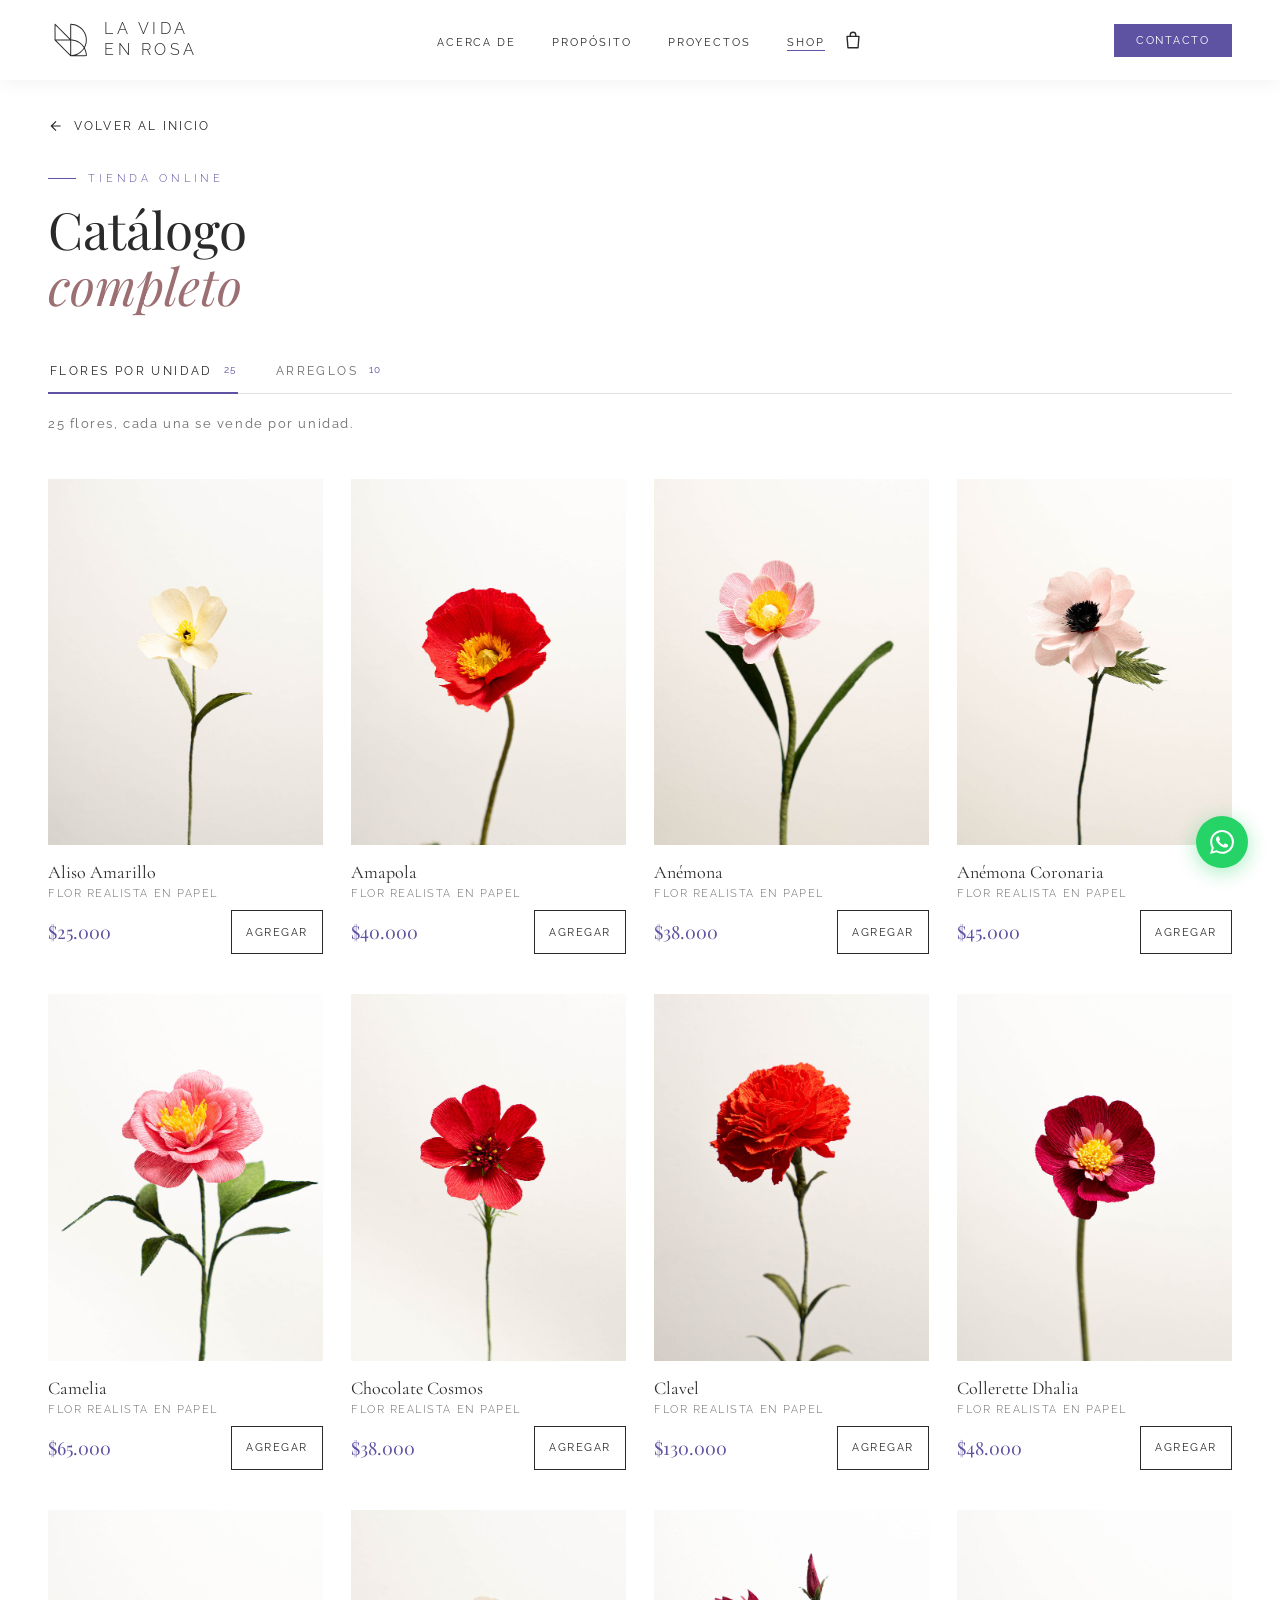
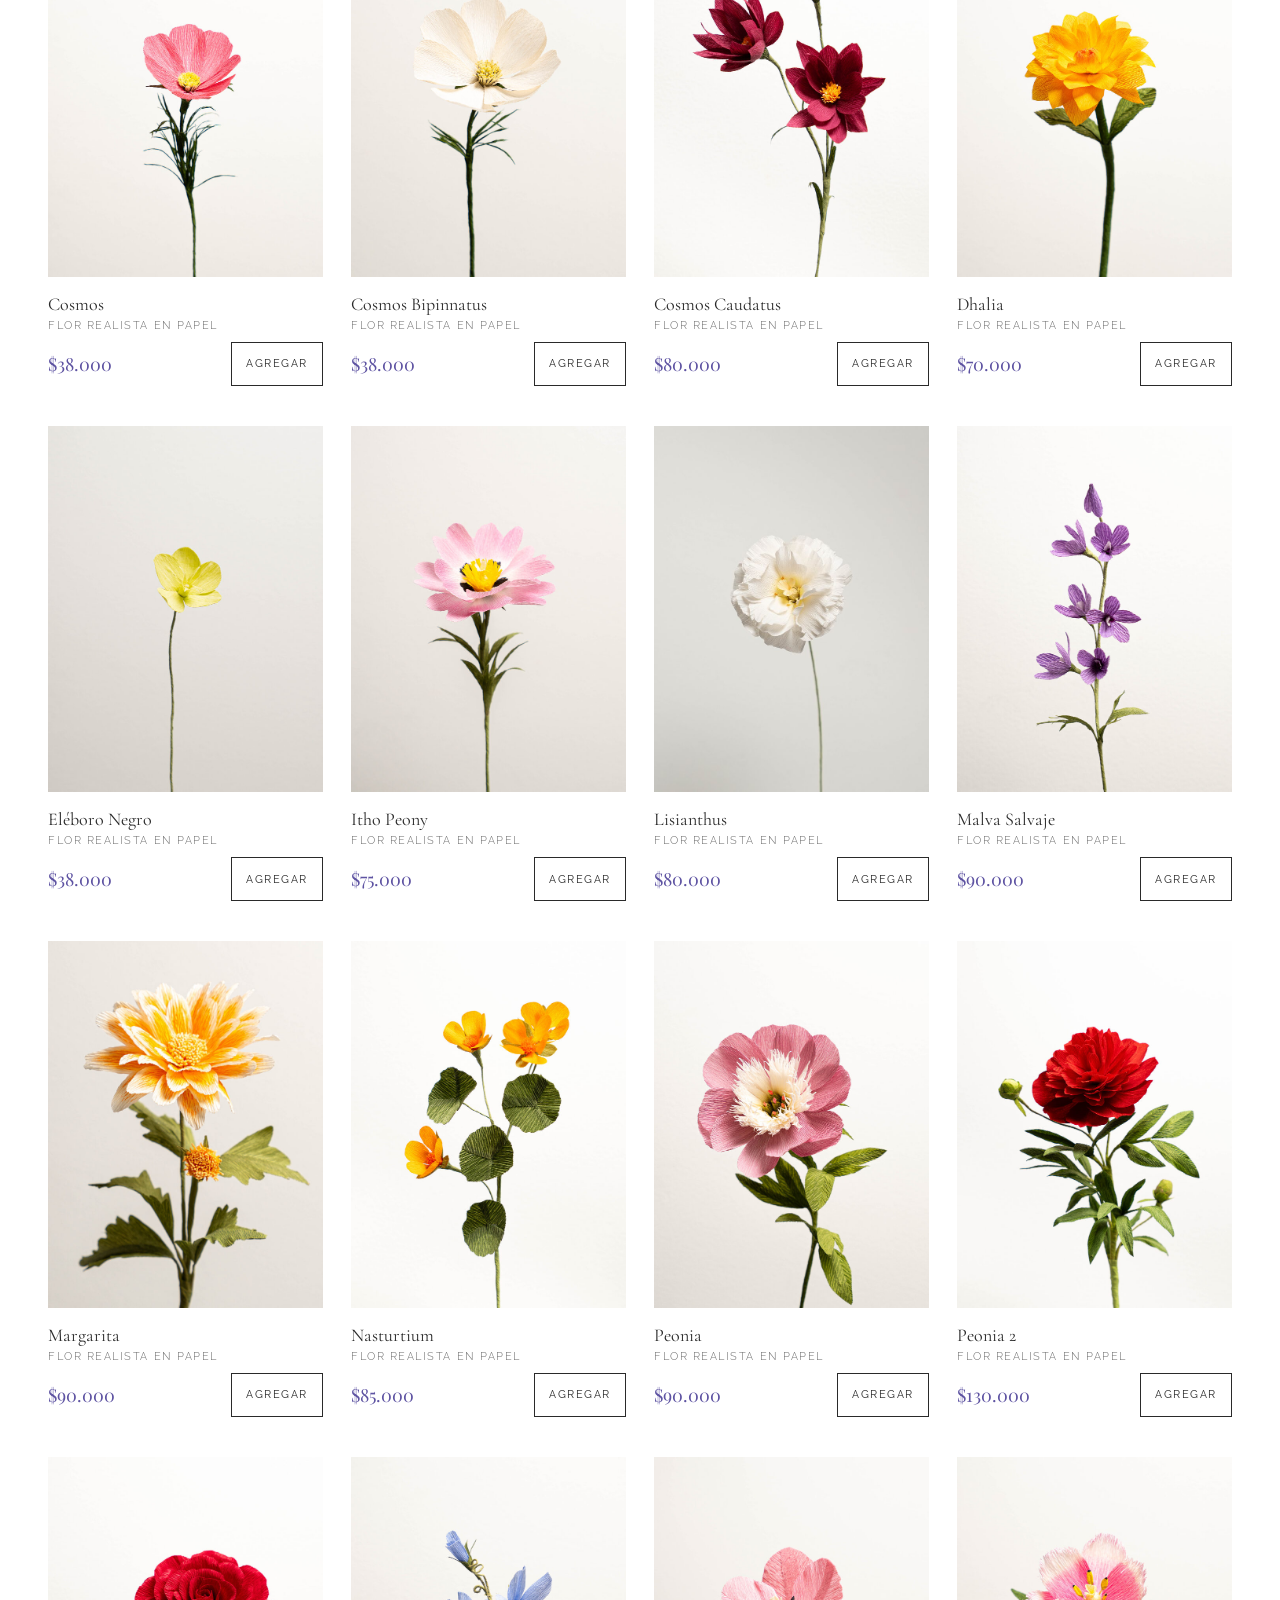
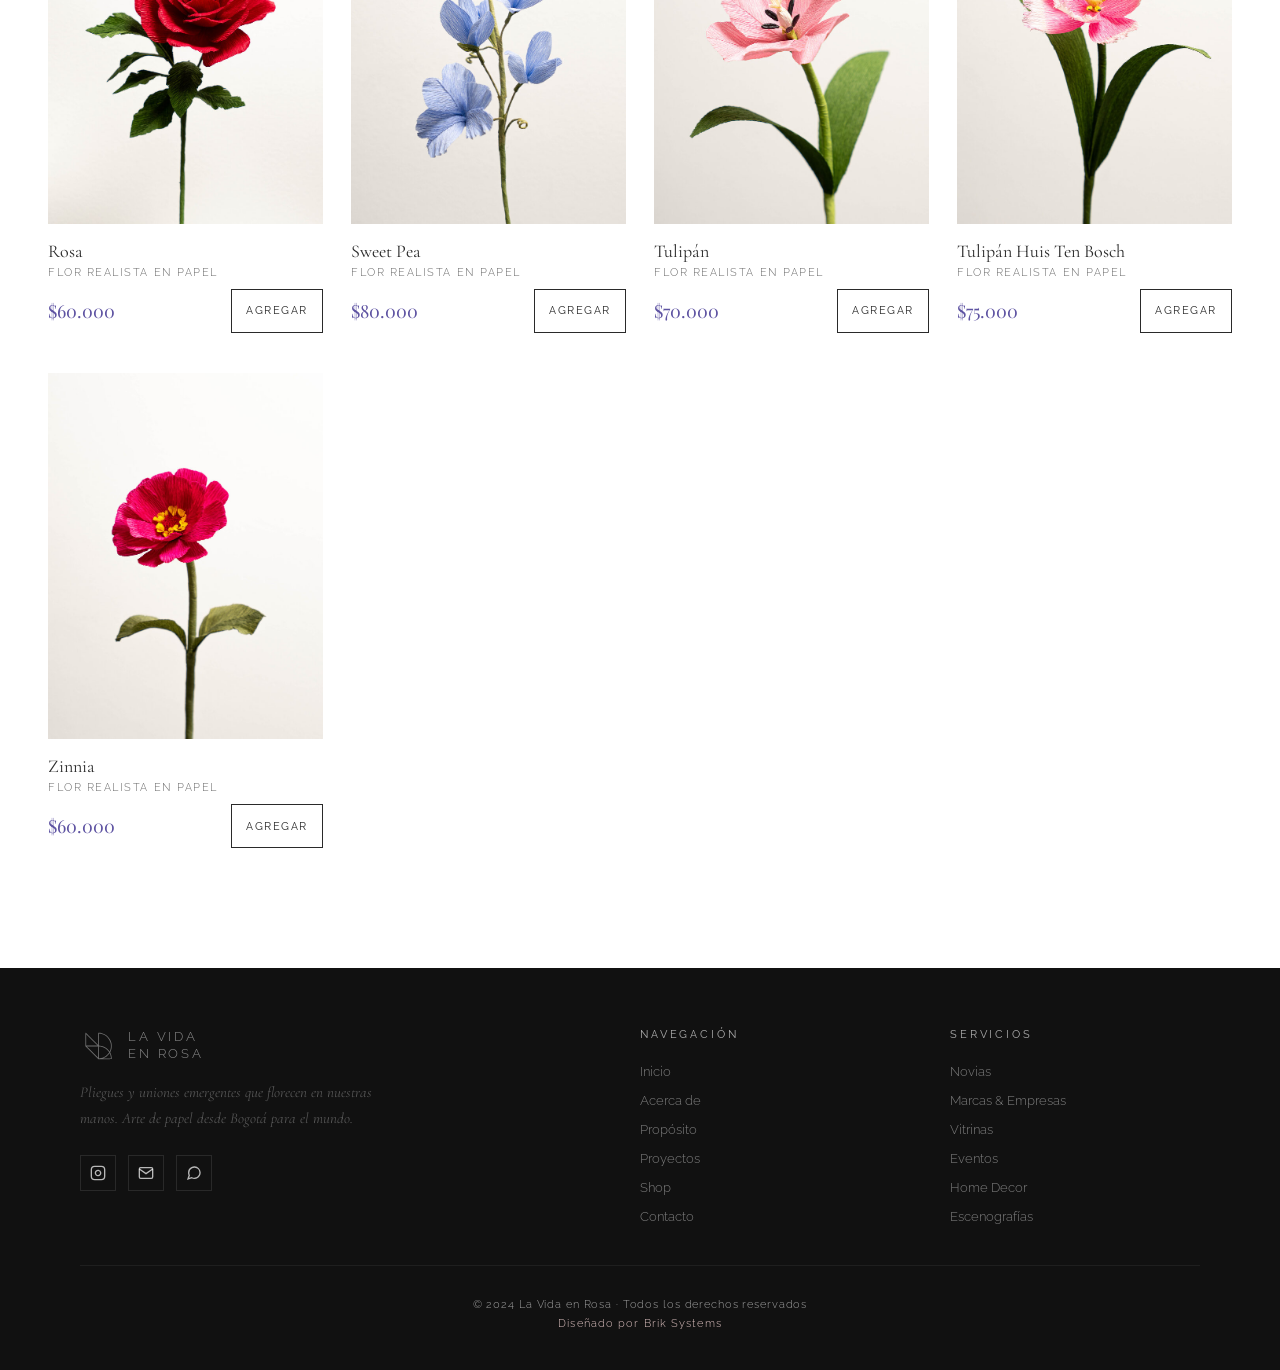
==== catalogo.html @ fe8e33a6 "Botón comunidad más visible y foto de Matías" ====
<!DOCTYPE html>
<html lang="es">
<head>
<meta charset="UTF-8">
<meta name="viewport" content="width=device-width, initial-scale=1.0">
<title>Catálogo completo | La Vida en Rosa</title>
<meta name="description" content="Catálogo completo de flores realistas en papel italiano de La Vida en Rosa.">
<meta name="theme-color" content="#ffdedb">
<link rel="preconnect" href="https://fonts.googleapis.com">
<link rel="preconnect" href="https://fonts.gstatic.com" crossorigin>
<link href="https://fonts.googleapis.com/css2?family=Cormorant+Garamond:ital,wght@0,300;0,400;0,500;1,300;1,400&family=Raleway:wght@200;300;400;500;600&family=Playfair+Display:ital,wght@0,400;0,700;1,400&display=swap" rel="stylesheet">
<link rel="stylesheet" href="styles.css?v=8">
</head>
<body class="pagina-interior pagina-catalogo">
<svg width="0" height="0" style="position:absolute" aria-hidden="true" focusable="false">
  <symbol id="lvr-rose" viewBox="0 0 789 1024"><g transform="translate(0,1024) scale(0.1,-0.1)" stroke="none"><path d="M3665 9976 c-291 -66 -528 -218 -687 -441 -19 -27 -43 -65 -52 -82 -9 -18 -22 -33 -29 -33 -6 0 -46 26 -87 57 -178 134 -368 243 -485 279 -91 27 -231 25 -320 -5 -88 -30 -179 -94 -233 -163 -90 -117 -157 -322 -171 -525 -4 -57 -10 -105 -12 -107 -3 -3 -58 13 -123 34 -150 50 -280 70 -442 70 -317 0 -565 -91 -831 -304 -35 -27 -63 -51 -63 -52 0 -2 39 -24 87 -50 392 -210 542 -314 738 -511 l105 -105 0 -711 c0 -392 5 -788 10 -882 39 -639 319 -1259 784 -1733 289 -295 611 -511 976 -655 138 -54 253 -91 336 -107 59 -12 94 -25 84 -32 -25 -18 -135 -64 -220 -92 -158 -52 -293 -70 -475 -63 -82 4 -161 8 -174 9 -24 3 -25 0 -53 -156 -16 -87 -28 -159 -26 -161 10 -9 200 -25 303 -25 275 0 532 63 790 193 73 36 223 130 291 182 7 5 16 7 19 4 3 -3 4 -484 3 -1069 l-3 -1063 -59 89 c-76 114 -140 195 -297 374 -303 347 -702 675 -1104 908 -547 316 -1173 492 -1755 492 -128 0 -419 -16 -427 -23 -2 -2 12 -53 30 -113 94 -302 236 -567 434 -806 430 -521 1077 -808 1823 -808 202 0 522 36 702 79 l77 18 34 -36 c178 -186 388 -525 498 -806 l43 -110 4 -312 3 -313 160 0 159 0 0 288 c0 274 1 290 24 362 48 153 153 379 226 485 15 22 35 54 43 72 23 43 184 256 244 320 l48 53 55 -16 c30 -8 145 -29 255 -45 590 -89 1126 -19 1575 206 243 121 391 227 577 413 272 271 476 616 578 982 14 46 23 85 22 87 -7 7 -287 23 -402 23 -436 0 -935 -101 -1315 -265 -47 -21 -105 -45 -130 -56 -85 -34 -268 -132 -406 -214 -492 -298 -988 -757 -1302 -1205 l-87 -124 -3 1068 c-1 588 0 1071 2 1073 2 3 30 -16 63 -40 181 -136 372 -227 615 -291 156 -42 268 -56 434 -56 99 0 281 15 292 25 3 2 -48 318 -52 322 -1 2 -29 -2 -62 -7 -90 -15 -299 -12 -405 6 -111 19 -290 75 -371 115 -32 16 -58 31 -58 33 0 3 33 12 73 21 166 37 393 122 589 221 530 269 979 721 1238 1249 147 298 201 471 267 855 14 82 17 213 20 931 l4 837 122 119 c133 130 255 225 417 325 118 74 364 208 380 208 24 0 6 22 -57 73 -147 116 -235 166 -398 227 -259 97 -571 97 -868 0 -67 -22 -122 -38 -123 -37 -2 1 -8 51 -14 111 -16 161 -36 252 -76 351 -73 181 -174 286 -324 335 -202 67 -385 17 -688 -190 -81 -55 -161 -112 -177 -125 l-31 -24 -59 91 c-143 217 -365 378 -626 453 -82 24 -116 28 -264 31 -119 2 -188 -1 -230 -10z m344 -326 c131 -22 292 -104 392 -202 86 -83 175 -221 153 -236 -168 -115 -456 -262 -627 -321 -66 -23 -177 -54 -247 -71 -208 -49 -536 -66 -562 -29 -17 26 -2 257 22 333 84 263 336 486 595 526 75 11 202 11 274 0z m-1698 -245 c66 -34 223 -134 288 -184 l25 -19 -53 -58 c-160 -175 -261 -418 -261 -627 l0 -71 -52 51 c-68 65 -228 199 -292 242 l-49 34 7 151 c9 183 20 259 51 349 61 176 166 217 336 132z m3357 18 c95 -70 151 -266 152 -536 l0 -117 -47 -33 c-113 -78 -243 -195 -443 -401 -447 -459 -588 -594 -743 -713 l-29 -22 -221 113 c-505 257 -738 410 -948 618 l-103 103 84 7 c371 31 623 99 948 255 212 101 377 203 662 407 352 252 427 300 525 332 53 18 130 12 163 -13z m-2884 -635 c31 -359 293 -698 789 -1023 148 -97 360 -218 551 -315 l148 -75 -37 -30 c-50 -40 -238 -198 -309 -258 l-55 -49 -83 74 c-97 85 -221 186 -443 358 -354 274 -499 411 -577 545 -101 174 -132 290 -126 470 4 117 8 138 36 210 31 78 80 165 93 165 3 0 9 -33 13 -72z m-1540 -82 c335 -73 580 -233 947 -618 461 -483 589 -603 889 -833 772 -590 1045 -894 1146 -1279 l13 -50 -77 -100 c-210 -275 -346 -571 -413 -904 -28 -139 -32 -183 -38 -389 l-6 -232 -108 68 c-593 377 -1002 817 -1265 1361 -134 279 -226 549 -367 1085 -47 179 -117 420 -148 510 -199 575 -492 992 -915 1302 -57 41 -101 77 -99 79 12 12 105 22 210 23 90 1 143 -5 231 -23z m5675 7 l24 -10 -27 -19 c-213 -153 -343 -270 -490 -444 -266 -313 -464 -724 -596 -1233 -21 -82 -44 -153 -51 -157 -6 -5 -57 -20 -113 -35 -393 -105 -781 -303 -1074 -548 -46 -38 -84 -67 -86 -66 -1 2 -30 60 -63 129 -75 153 -135 244 -246 377 l-86 102 122 103 c67 57 198 163 292 236 457 356 512 405 920 832 144 151 303 310 352 353 221 193 455 318 692 372 92 21 126 24 256 21 83 -2 161 -8 174 -13z m-5447 -1403 c56 -150 138 -428 223 -755 149 -572 315 -977 544 -1330 129 -199 273 -374 457 -559 118 -118 261 -244 349 -307 83 -59 60 -57 -110 11 -210 83 -440 218 -630 369 -38 30 -127 112 -196 181 -391 390 -629 872 -699 1414 -18 139 -20 213 -20 659 l1 502 21 -40 c11 -21 38 -86 60 -145z m4876 -385 c-2 -1 -48 -5 -104 -9 l-101 -7 23 87 c38 142 116 364 161 458 18 39 18 38 21 -244 1 -156 1 -284 0 -285z m-2 -442 c-18 -270 -80 -534 -191 -803 -40 -95 -75 -162 -152 -288 -116 -189 -210 -309 -368 -467 -211 -212 -398 -348 -655 -476 -134 -67 -320 -143 -329 -134 -3 4 2 11 11 16 33 18 206 164 312 263 108 100 259 265 367 401 104 131 274 398 264 415 -3 4 -51 34 -107 66 -57 32 -115 66 -130 76 -36 25 -42 23 -61 -18 -10 -20 -50 -86 -90 -147 -203 -310 -479 -595 -832 -856 -72 -54 -342 -231 -351 -231 -15 0 12 466 33 560 18 86 71 256 98 320 113 265 238 446 459 665 302 300 632 496 1056 628 189 59 473 111 629 116 l43 1 -6 -107z m-5477 -3299 c560 -73 1152 -333 1659 -727 129 -101 332 -275 332 -286 0 -13 -251 -43 -420 -48 -839 -28 -1514 332 -1875 1001 l-49 89 120 -7 c65 -4 170 -14 233 -22z m6351 20 c0 -11 -73 -139 -126 -219 -271 -416 -678 -696 -1174 -810 -193 -44 -254 -50 -520 -50 -195 0 -284 5 -380 19 -69 10 -128 21 -132 25 -9 8 135 137 296 264 518 411 1123 678 1702 751 171 22 334 32 334 20z"/></g></symbol>
  <symbol id="lvr-mark" viewBox="0 0 402 343"><g transform="translate(0,343) scale(0.1,-0.1)" stroke="none"><path d="M612 3178 c-9 -9 -12 -189 -12 -748 l0 -735 728 -728 727 -727 732 0 c652 0 733 2 747 16 20 19 20 75 2 215 -23 165 -62 301 -133 451 l-36 78 38 82 c101 221 139 399 139 643 -1 242 -38 410 -140 625 -185 391 -548 690 -964 795 -163 41 -372 59 -398 33 -9 -9 -12 -174 -12 -682 l0 -671 -683 683 c-455 455 -689 682 -703 682 -11 0 -25 -5 -32 -12z m1802 -118 c521 -134 917 -556 1023 -1087 21 -110 24 -374 4 -483 -25 -139 -109 -390 -130 -390 -4 0 -29 30 -56 67 -65 89 -201 225 -295 295 -215 160 -467 259 -734 289 l-106 12 0 670 0 670 91 -7 c50 -4 141 -20 203 -36z m-1084 -665 l635 -635 -638 0 -637 0 0 635 c0 349 1 635 3 635 1 0 288 -286 637 -635z m700 -1360 c0 -349 -1 -635 -3 -635 -1 0 -288 286 -637 635 l-635 635 638 0 637 0 0 -635z m249 619 c192 -28 395 -107 571 -223 103 -67 296 -257 364 -358 l48 -71 -53 -79 c-76 -109 -245 -276 -357 -351 -203 -135 -425 -214 -664 -236 l-68 -7 0 671 0 670 26 0 c15 0 74 -7 133 -16z m1086 -868 c51 -133 95 -335 95 -438 0 -17 -25 -18 -437 -18 l-438 0 130 64 c72 35 170 92 220 127 108 77 252 219 320 316 59 84 57 85 110 -51z"/></g></symbol>
</svg>
<a class="skip-link" href="#contenido">Saltar al contenido</a>
<div class="cursor-dot" id="cursorDot"></div>
<div class="cursor-ring" id="cursorRing"></div>
<div class="scroll-progress" id="scrollProgress"></div>

<nav id="mainNav" class="scrolled">
  <a href="index.html" class="nav-logo">
    <svg width="36" height="36" viewBox="0 0 402 343" fill="#2a2a2a" aria-hidden="true" focusable="false"><use href="#lvr-mark"/></svg>
    <div class="nav-wordmark">
      <span>LA VIDA</span>
      <span>EN ROSA</span>
    </div>
  </a>
  <button class="nav-toggle" id="navToggle" type="button" aria-label="Abrir menú" aria-expanded="false" aria-controls="navLinks"><span></span><span></span></button>
  <div class="nav-menu">
    <ul class="nav-links" id="navLinks">
      <li><a href="index.html#acerca">Acerca de</a></li>
      <li><a href="index.html#proposito">Propósito</a></li>
      <li><a href="index.html#proyectos">Proyectos</a></li>
      <li><a href="catalogo.html" aria-current="page">Shop</a></li>
    </ul>
    <button class="nav-cart js-cart-btn" type="button" aria-label="Abrir carrito"><svg width="22" height="22" viewBox="0 0 24 24" fill="none" stroke="currentColor" stroke-width="1.5" stroke-linecap="round" stroke-linejoin="round" aria-hidden="true"><path d="M5.5 8h13l-1 12.5h-11z"/><path d="M9 8V6.5a3 3 0 0 1 6 0V8"/></svg><span class="cart-badge js-cart-count" hidden>0</span></button>
  </div>
  <a href="index.html#contacto" class="nav-cta">Contacto</a>
</nav>

<main id="contenido">
<div class="pp-top">
  <a class="pp-link" href="index.html"><svg width="16" height="16" viewBox="0 0 24 24" fill="none" stroke="currentColor" stroke-width="1.8" aria-hidden="true"><path d="M19 12H5M12 5l-7 7 7 7"/></svg> Volver al inicio</a>
</div>
<section class="cat-header">
  <p class="section-label">Tienda Online</p>
  <h1 class="section-title">Catálogo<br><em>completo</em></h1>
  <div class="cat-tabs" role="tablist" aria-label="Tipo de producto">
    <button type="button" role="tab" class="cat-tab" id="tab-flores" data-grupo="flores" aria-selected="true" aria-controls="catalogGrid">Flores por unidad <span class="cat-tab-n" id="nFlores"></span></button>
    <button type="button" role="tab" class="cat-tab" id="tab-arreglos" data-grupo="arreglos" aria-selected="false" aria-controls="catalogGrid" tabindex="-1">Arreglos <span class="cat-tab-n" id="nArreglos"></span></button>
  </div>
  <p class="cat-count" id="catalogCount" aria-live="polite"></p>
</section>
<div class="cat-grid cat-grid-pagina" id="catalogGrid" role="tabpanel" aria-labelledby="tab-flores"></div>
</main>

<footer>
  <div class="footer-top">
    <div class="footer-brand">
      <div class="nav-logo" style="text-decoration:none; display:flex; align-items:center; gap:12px; margin-bottom:8px;">
        <svg width="32" height="32" viewBox="0 0 402 343" fill="rgba(255,255,255,0.4)" aria-hidden="true" focusable="false"><use href="#lvr-mark"/></svg>
        <div class="nav-wordmark" style="color:rgba(255,255,255,0.5);">
          <span>LA VIDA</span><span>EN ROSA</span>
        </div>
      </div>
      <p class="footer-tagline">Pliegues y uniones emergentes que florecen en nuestras manos. Arte de papel desde Bogotá para el mundo.</p>
      <div class="footer-social">
        <a href="https://instagram.com/lavidaenrosajm" class="social-link" target="_blank" rel="noopener noreferrer">
          <svg width="16" height="16" viewBox="0 0 24 24" fill="none" stroke="currentColor" stroke-width="2"><rect x="2" y="2" width="20" height="20" rx="5"/><path d="M16 11.37A4 4 0 1112.63 8 4 4 0 0116 11.37z"/><line x1="17.5" y1="6.5" x2="17.51" y2="6.5"/></svg>
        </a>
        <a href="mailto:lavidaenrosaa@gmail.com" class="social-link">
          <svg width="16" height="16" viewBox="0 0 24 24" fill="none" stroke="currentColor" stroke-width="2"><path d="M4 4h16c1.1 0 2 .9 2 2v12c0 1.1-.9 2-2 2H4c-1.1 0-2-.9-2-2V6c0-1.1.9-2 2-2z"/><polyline points="22,6 12,13 2,6"/></svg>
        </a>
        <a href="https://wa.me/573208654762" class="social-link" target="_blank" rel="noopener noreferrer">
          <svg width="16" height="16" viewBox="0 0 24 24" fill="none" stroke="currentColor" stroke-width="2"><path d="M21 11.5a8.38 8.38 0 01-.9 3.8 8.5 8.5 0 01-7.6 4.7 8.38 8.38 0 01-3.8-.9L3 21l1.9-5.7a8.38 8.38 0 01-.9-3.8 8.5 8.5 0 014.7-7.6 8.38 8.38 0 013.8-.9h.5a8.48 8.48 0 018 8v.5z"/></svg>
        </a>
      </div>
    </div>
    <div class="footer-col">
      <h4>Navegación</h4>
      <ul>
        <li><a href="index.html#inicio">Inicio</a></li>
        <li><a href="index.html#acerca">Acerca de</a></li>
        <li><a href="index.html#proposito">Propósito</a></li>
        <li><a href="index.html#proyectos">Proyectos</a></li>
        <li><a href="catalogo.html">Shop</a></li>
            <li><a href="index.html#contacto">Contacto</a></li>
      </ul>
    </div>
    <div class="footer-col">
      <h4>Servicios</h4>
      <ul>
        <li><a href="index.html#contacto">Novias</a></li>
        <li><a href="index.html#contacto">Marcas & Empresas</a></li>
        <li><a href="index.html#contacto">Vitrinas</a></li>
        <li><a href="index.html#contacto">Eventos</a></li>
        <li><a href="index.html#contacto">Home Decor</a></li>
        <li><a href="index.html#contacto">Escenografías</a></li>
      </ul>
    </div>
  </div>
  <div class="footer-bottom">
    <p class="footer-copy">© 2024 La Vida en Rosa · Todos los derechos reservados</p>
    <p class="footer-brik">Diseñado por Brik Systems</p>
  </div>
</footer>

<!-- WhatsApp Float -->
<a href="https://wa.me/573208654762?text=Hola!%20Quiero%20saber%20más%20sobre%20sus%20flores%20de%20papel" class="wa-float" aria-label="Escribir por WhatsApp" target="_blank" rel="noopener noreferrer">
  <span class="wa-tooltip">¡Chatea con nosotras!</span>
  <svg width="24" height="24" viewBox="0 0 24 24" fill="white" aria-hidden="true"><path d="M17.472 14.382c-.297-.149-1.758-.867-2.03-.967-.273-.099-.471-.148-.67.15-.197.297-.767.966-.94 1.164-.173.199-.347.223-.644.075-.297-.15-1.255-.463-2.39-1.475-.883-.788-1.48-1.761-1.653-2.059-.173-.297-.018-.458.13-.606.134-.133.298-.347.446-.52.149-.174.198-.298.298-.497.099-.198.05-.371-.025-.52-.075-.149-.669-1.612-.916-2.207-.242-.579-.487-.5-.669-.51-.173-.008-.371-.01-.57-.01-.198 0-.52.074-.792.372-.272.297-1.04 1.016-1.04 2.479 0 1.462 1.065 2.875 1.213 3.074.149.198 2.096 3.2 5.077 4.487.709.306 1.262.489 1.694.625.712.227 1.36.195 1.871.118.571-.085 1.758-.719 2.006-1.413.248-.694.248-1.289.173-1.413-.074-.124-.272-.198-.57-.347m-5.421 7.403h-.004a9.87 9.87 0 01-5.031-1.378l-.361-.214-3.741.982.998-3.648-.235-.374a9.86 9.86 0 01-1.51-5.26c.001-5.45 4.436-9.884 9.888-9.884 2.64 0 5.122 1.03 6.988 2.898a9.825 9.825 0 012.893 6.994c-.003 5.45-4.437 9.884-9.885 9.884m8.413-18.297A11.815 11.815 0 0012.05 0C5.495 0 .16 5.335.157 11.892c0 2.096.547 4.142 1.588 5.945L.057 24l6.305-1.654a11.882 11.882 0 005.683 1.448h.005c6.554 0 11.89-5.335 11.893-11.893a11.821 11.821 0 00-3.48-8.413Z"/></svg>
</a>

<script src="productos.js?v=8" defer></script>
<script src="comun.js?v=8" defer></script>
<script src="carrito.js?v=8" defer></script>
<script src="producto.js?v=8" defer></script>
<script src="catalogo.js?v=8" defer></script>
</body>
</html>
---- styles.css ----
/* ===== RESET & BASE ===== */
  *, *::before, *::after { margin: 0; padding: 0; box-sizing: border-box; }
  :root {
    --rosa:      #ffdedb;
    --rosa-deep: #ddc1c0;
    --viola:     #5e53a2;
    --viola-pale:#e8e6f5;
    --copper:    #b87a50;
    --dark:      #2a2a2a;
    --mid:       #6b6b6b;
    --rosa-ink:  #9c6f72;
    --z-nav: 100; --z-float: 650; --z-catalog: 550; --z-modal: 600; --z-splash: 900; --z-cursor: 950;
    --light:     #f9f4f3;
    --white:     #ffffff;
    --serif: 'Cormorant Garamond', Georgia, serif;
    --display: 'Playfair Display', Georgia, serif;
    --sans: 'Raleway', sans-serif;
  }
  html { scroll-behavior: smooth; scroll-padding-top: 0; }
  body { overflow-anchor: none; }
  body {
    font-family: var(--sans);
    background: var(--white);
    color: var(--dark);
    overflow-x: hidden;
  }

  /* ===== CURSOR ===== */
  .cursor-dot {
    width: 8px; height: 8px;
    background: var(--viola);
    border-radius: 50%;
    position: fixed; top: 0; left: 0;
    pointer-events: none; z-index: var(--z-cursor);
    transform: translate(-50%, -50%);
    transition: transform 0.1s;
  }
  .cursor-ring {
    width: 36px; height: 36px;
    border: 1.5px solid var(--rosa-deep);
    border-radius: 50%;
    position: fixed; top: 0; left: 0;
    pointer-events: none; z-index: var(--z-cursor);
    transform: translate(-50%, -50%);
    transition: transform 0.15s ease, width 0.2s, height 0.2s;
  }
  .cursor-ring.hovered { width: 56px; height: 56px; border-color: var(--viola); }

  /* ===== NAV ===== */
  nav {
    position: fixed; top: 0; left: 0; right: 0; z-index: var(--z-nav);
    display: flex; align-items: center; justify-content: space-between;
    padding: 20px 48px;
    transition: background 0.4s, box-shadow 0.4s;
  }
  nav.scrolled {
    background: rgba(255,255,255,0.95);
    box-shadow: 0 1px 20px rgba(0,0,0,0.06);
    backdrop-filter: blur(10px);
  }
  .nav-logo {
    display: flex; align-items: center; gap: 12px;
    text-decoration: none;
  }
  .nav-logo svg { width: 36px; height: 36px; }
  .nav-wordmark {
    font-family: var(--sans);
    font-weight: 300;
    font-size: 13px;
    letter-spacing: 0.22em;
    color: var(--dark);
    line-height: 1.3;
  }
  .nav-wordmark span { display: block; }
  .nav-links {
    display: flex; gap: 36px; list-style: none;
  }
  .nav-links a {
    font-family: var(--sans);
    font-weight: 400;
    font-size: 11px;
    letter-spacing: 0.18em;
    text-transform: uppercase;
    color: var(--dark);
    text-decoration: none;
    position: relative;
    padding-bottom: 2px;
  }
  .nav-links a::after {
    content: '';
    position: absolute; bottom: 0; left: 0;
    width: 0; height: 1px;
    background: var(--viola);
    transition: width 0.3s ease;
  }
  .nav-links a:hover::after { width: 100%; }
  .nav-cta {
    font-family: var(--sans);
    font-weight: 400;
    font-size: 11px;
    letter-spacing: 0.16em;
    text-transform: uppercase;
    color: var(--white);
    background: var(--viola);
    border: none;
    padding: 10px 22px;
    text-decoration: none;
    transition: background 0.3s, transform 0.2s;
  }
  .nav-cta:hover { background: var(--dark); transform: translateY(-1px); }

  /* ===== HERO ===== */
  #inicio {
    min-height: 100vh;
    display: grid;
    grid-template-columns: 1fr 1fr;
    position: relative;
    overflow: hidden;
  }
  .hero-left {
    background: var(--rosa);
    display: flex; flex-direction: column;
    justify-content: center; align-items: flex-start;
    padding: 120px 64px 80px 80px;
    position: relative;
    z-index: 2;
  }
  .hero-eyebrow {
    font-family: var(--sans);
    font-weight: 300;
    font-size: 11px;
    letter-spacing: 0.28em;
    text-transform: uppercase;
    color: var(--viola);
    margin-bottom: 24px;
    opacity: 0;
    animation: fadeUp 0.8s ease 0.3s forwards;
  }
  .hero-title {
    font-family: var(--display);
    font-weight: 400;
    font-size: clamp(52px, 5.5vw, 84px);
    line-height: 1.0;
    color: var(--dark);
    margin-bottom: 8px;
    opacity: 0;
    animation: fadeUp 0.9s ease 0.5s forwards;
  }
  .hero-title em {
    font-style: italic;
    color: var(--rosa-ink);
    font-size: 1.1em;
  }
  .hero-subtitle {
    font-family: var(--serif);
    font-style: italic;
    font-size: 22px;
    color: var(--mid);
    margin-bottom: 40px;
    letter-spacing: 0.04em;
    opacity: 0;
    animation: fadeUp 0.9s ease 0.7s forwards;
  }
  .hero-tagline {
    font-family: var(--sans);
    font-weight: 300;
    font-size: 14px;
    line-height: 1.8;
    color: var(--dark);
    max-width: 380px;
    margin-bottom: 48px;
    opacity: 0;
    animation: fadeUp 0.9s ease 0.9s forwards;
  }
  .hero-buttons {
    display: flex; gap: 16px;
    opacity: 0;
    animation: fadeUp 0.9s ease 1.1s forwards;
  }
  .btn-primary {
    font-family: var(--sans);
    font-weight: 400;
    font-size: 11px;
    letter-spacing: 0.18em;
    text-transform: uppercase;
    color: var(--white);
    background: var(--viola);
    border: none;
    padding: 14px 32px;
    text-decoration: none;
    transition: all 0.3s;
    display: inline-block;
  }
  .btn-primary:hover { background: var(--dark); transform: translateY(-2px); }
  .btn-outline {
    font-family: var(--sans);
    font-weight: 400;
    font-size: 11px;
    letter-spacing: 0.18em;
    text-transform: uppercase;
    color: var(--dark);
    background: transparent;
    border: 1px solid var(--dark);
    padding: 14px 32px;
    text-decoration: none;
    transition: all 0.3s;
    display: inline-block;
  }
  .btn-outline:hover { background: var(--dark); color: var(--white); }

  .hero-right {
    position: relative; overflow: hidden;
  }
  .hero-mosaic {
    display: grid;
    grid-template-columns: 1fr 1fr;
    grid-template-rows: 1fr 1fr 1fr;
    height: 100vh;
    gap: 2px;
  }
  .mosaic-cell {
    overflow: hidden; position: relative;
    opacity: 0;
    animation: fadeIn 1s ease var(--delay, 0.4s) forwards;
  }
  .mosaic-cell:nth-child(1) { grid-row: span 2; --delay: 0.4s; }
  .mosaic-cell:nth-child(2) { --delay: 0.6s; }
  .mosaic-cell:nth-child(3) { --delay: 0.8s; }
  .mosaic-cell:nth-child(4) { grid-column: span 2; --delay: 1.0s; }

  .mosaic-cell .fill {
    width: 100%; height: 100%;
    background-size: cover !important;
    background-position: center !important;
    background-repeat: no-repeat !important;
    transform: scale(1.05);
    transition: transform 0.6s ease;
  }
  .mosaic-cell:hover .fill { transform: scale(1.0); }

  /* Flower-inspired gradient placeholders */
  .fill-1 { background: linear-gradient(135deg, #f9d5d0 0%, #e8a5a0 40%, #c96b7a 100%); }
  .fill-2 { background: linear-gradient(160deg, #fce8e6 0%, #f5c8c5 50%, #dda0a0 100%); }
  .fill-3 { background: linear-gradient(120deg, #e8d5f0 0%, #c5a8d8 50%, #8b6aaf 100%); }
  .fill-4 { background: linear-gradient(90deg, #fdddd5 0%, #f0b8b0 40%, #e89090 80%, #c87085 100%); }

  .mosaic-label {
    position: absolute; bottom: 16px; left: 16px;
    font-family: var(--sans);
    font-weight: 300;
    font-size: 11px;
    letter-spacing: 0.2em;
    text-transform: uppercase;
    color: rgba(255,255,255,0.85);
    background: rgba(0,0,0,0.2);
    padding: 4px 10px;
    backdrop-filter: blur(4px);
  }

  /* Decorative geometric from logo */
  .hero-geo {
    position: absolute; bottom: -60px; left: -60px;
    width: 200px; height: 200px;
    opacity: 0.06;
  }

  /* ===== SECTION BASE ===== */
  section { padding: 100px 80px; }
  .section-label {
    font-family: var(--sans);
    font-weight: 300;
    font-size: 11px;
    letter-spacing: 0.35em;
    text-transform: uppercase;
    color: var(--viola);
    margin-bottom: 16px;
    display: flex; align-items: center; gap: 12px;
  }
  .section-label::before {
    content: '';
    width: 28px; height: 1px;
    background: var(--viola);
  }
  .section-title {
    font-family: var(--display);
    font-weight: 400;
    font-size: clamp(36px, 4vw, 58px);
    line-height: 1.1;
    color: var(--dark);
    margin-bottom: 20px;
  }
  .section-title em {
    font-style: italic;
    color: var(--rosa-ink);
  }
  .section-body {
    font-family: var(--sans);
    font-weight: 300;
    font-size: 15px;
    line-height: 1.9;
    color: var(--mid);
    max-width: 560px;
  }

  /* ===== ABOUT ===== */
  #acerca {
    background: var(--white);
    display: grid;
    grid-template-columns: 1fr 1fr;
    gap: 80px;
    align-items: center;
    padding: 100px 80px;
  }
  .about-image-stack {
    position: relative; height: 520px;
  }
  .about-img {
    position: absolute;
    border-radius: 0;
    overflow: hidden;
  }
  .about-img-main {
    width: 75%; height: 75%;
    top: 0; left: 0;
    background: linear-gradient(135deg, #f5ceca 0%, #e8a5a0 60%, #c96b7a 100%);
  }
  .about-img-accent {
    width: 55%; height: 55%;
    bottom: 0; right: 0;
    background: linear-gradient(135deg, #e8e6f5 0%, #b8b0d8 60%, #5e53a2 100%);
    border: 4px solid var(--white);
  }
  .about-geo-stamp {
    position: absolute;
    top: 50%; left: 50%;
    transform: translate(-50%, -50%);
    width: 80px; height: 80px;
    background: var(--white);
    display: flex; align-items: center; justify-content: center;
    box-shadow: 0 8px 32px rgba(0,0,0,0.1);
    z-index: 3;
  }
  .about-text .section-body { margin-bottom: 32px; }
  .about-stats {
    display: grid; grid-template-columns: 1fr 1fr;
    gap: 24px; margin-top: 40px;
  }
  .stat-item { border-left: 2px solid var(--rosa-deep); padding-left: 16px; }
  .stat-num {
    font-family: var(--display);
    font-size: 36px; font-weight: 700;
    color: var(--viola);
    line-height: 1;
  }
  .stat-label {
    font-family: var(--sans);
    font-size: 11px; font-weight: 300;
    letter-spacing: 0.12em;
    color: var(--mid);
    margin-top: 4px;
  }

  /* ===== PROPÓSITO ===== */
  #proposito {
    background: var(--dark);
    color: var(--white);
    padding: 100px 80px;
    position: relative;
    overflow: hidden;
  }
  #proposito::before {
    content: '';
    position: absolute; top: -100px; right: -100px;
    width: 500px; height: 500px;
    background: radial-gradient(circle, rgba(94,83,162,0.2) 0%, transparent 70%);
    pointer-events: none;
  }
  .proposito-grid {
    display: grid;
    grid-template-columns: 1fr 1fr;
    gap: 80px;
    align-items: center;
  }
  .proposito-left .section-label { color: var(--rosa-deep); }
  .proposito-left .section-label::before { background: var(--rosa-deep); }
  .proposito-left .section-title { color: var(--white); }
  .proposito-quote {
    font-family: var(--serif);
    font-style: italic;
    font-size: 22px;
    line-height: 1.7;
    color: var(--rosa);
    margin: 32px 0;
    padding-left: 24px;
    border-left: 2px solid var(--viola);
  }
  .proposito-body {
    font-family: var(--sans);
    font-weight: 300;
    font-size: 14px;
    line-height: 2;
    color: #a0a0a0;
  }
  .proposito-right {
    display: grid;
    grid-template-columns: 1fr 1fr;
    gap: 1px;
    background: #333;
  }
  .principio {
    background: #1a1a1a;
    padding: 32px 28px;
    transition: background 0.3s;
  }
  .principio:hover { background: #222; }
  .principio-num {
    font-family: var(--display);
    font-size: 42px;
    color: rgba(255,222,219,0.15);
    line-height: 1;
    margin-bottom: 12px;
  }
  .principio-text {
    font-family: var(--sans);
    font-weight: 300;
    font-size: 13px;
    line-height: 1.7;
    color: #b0b0b0;
    letter-spacing: 0.02em;
  }
  .principio-text strong {
    display: block;
    font-weight: 500;
    color: var(--rosa);
    font-size: 11px;
    letter-spacing: 0.2em;
    text-transform: uppercase;
    margin-bottom: 6px;
  }

  /* ===== PROYECTOS ===== */
  #proyectos {
    background: var(--light);
    padding: 100px 80px;
  }
  .proyectos-header {
    display: flex; justify-content: space-between; align-items: flex-end;
    margin-bottom: 60px;
  }
  .filter-tabs {
    display: flex; gap: 0;
  }
  .tab-btn {
    font-family: var(--sans);
    font-weight: 400;
    font-size: 11px;
    letter-spacing: 0.16em;
    text-transform: uppercase;
    color: var(--mid);
    background: none;
    border: 1px solid #ddd;
    border-right: none;
    padding: 10px 20px;
    cursor: pointer;
    transition: all 0.2s;
  }
  .tab-btn:last-child { border-right: 1px solid #ddd; }
  .tab-btn.active, .tab-btn:hover {
    background: var(--viola);
    color: var(--white);
    border-color: var(--viola);
  }
  .gallery-grid {
    display: grid;
    grid-template-columns: repeat(4, 1fr);
    grid-template-rows: repeat(4, 220px);
    gap: 4px;
  }
  .gallery-item {
    overflow: hidden; position: relative;
    cursor: pointer;
  }
  .gallery-item:nth-child(1) { grid-column: span 2; grid-row: span 2; }
  .gallery-item:nth-child(2) { grid-row: span 2; }
  .gallery-item:nth-child(3) { grid-row: span 2; }
  .gallery-item:nth-child(4) { grid-column: span 2; grid-row: span 2; }
  .gallery-item:nth-child(5) { grid-row: span 2; }
  .gallery-item:nth-child(6) { grid-row: span 2; }

  .gallery-fill {
    width: 100%; height: 100%;
    background-size: cover !important;
    background-position: center !important;
    background-repeat: no-repeat !important;
    transform: scale(1.0);
    transition: transform 0.5s ease;
  }
  .gallery-item:hover .gallery-fill { transform: scale(1.06); }

  .g1 { background: linear-gradient(135deg, #f9d0cc 0%, #e8968f 50%, #c96b7a 100%); }
  .g2 { background: linear-gradient(160deg, #e8e6f5 0%, #b8b0d8 60%, #8b80c0 100%); }
  .g3 { background: linear-gradient(120deg, #fde8e0 0%, #f5c0b8 60%, #e89090 100%); }
  .g4 { background: linear-gradient(140deg, #fff0ed 0%, #f5d0ca 50%, #e8a8a0 100%); }
  .g5 { background: linear-gradient(110deg, #f0ebf8 0%, #c8bce8 50%, #9080c0 100%); }
  .g6 { background: linear-gradient(130deg, #fde0dc 0%, #f0c0b8 50%, #d89090 100%); }

  .gallery-overlay {
    position: absolute; inset: 0;
    background: linear-gradient(to top, rgba(0,0,0,0.5) 0%, transparent 50%);
    opacity: 0;
    transition: opacity 0.4s;
    display: flex; align-items: flex-end;
    padding: 24px;
  }
  .gallery-item:hover .gallery-overlay { opacity: 1; }
  .gallery-caption {
    font-family: var(--sans);
    font-weight: 300;
    font-size: 12px;
    letter-spacing: 0.16em;
    text-transform: uppercase;
    color: var(--white);
  }

  /* ===== SERVICIOS ===== */
  .servicios-strip {
    background: var(--rosa);
    padding: 64px 80px;
    overflow: hidden;
  }
  .servicios-label {
    font-family: var(--sans);
    font-weight: 300;
    font-size: 11px;
    letter-spacing: 0.3em;
    text-transform: uppercase;
    color: var(--viola);
    margin-bottom: 32px;
    display: flex; align-items: center; gap: 12px;
  }
  .servicios-label::before { content: ''; width: 28px; height: 1px; background: var(--viola); }
  .servicios-scroll {
    display: flex; gap: 0;
    overflow-x: auto;
    scrollbar-width: none;
    -ms-overflow-style: none;
  }
  .servicios-scroll::-webkit-scrollbar { display: none; }
  .servicio-card {
    min-width: 220px;
    border: 1px solid rgba(0,0,0,0.12);
    padding: 36px 28px;
    background: rgba(255,255,255,0.5);
    margin-right: 2px;
    transition: background 0.3s, transform 0.3s;
    flex-shrink: 0;
  }
  .servicio-card:hover {
    background: var(--white);
    transform: translateY(-4px);
  }
  .servicio-icon {
    width: 32px; height: 32px;
    margin-bottom: 16px;
    color: var(--viola);
  }
  .servicio-name {
    font-family: var(--sans);
    font-weight: 500;
    font-size: 12px;
    letter-spacing: 0.12em;
    text-transform: uppercase;
    color: var(--dark);
    margin-bottom: 8px;
  }
  .servicio-desc {
    font-family: var(--sans);
    font-weight: 300;
    font-size: 12px;
    line-height: 1.6;
    color: var(--mid);
  }

  /* ===== SHOP ===== */
  #shop {
    background: var(--white);
    padding: 100px 80px;
  }
  .shop-header {
    display: flex; justify-content: space-between; align-items: flex-end;
    margin-bottom: 60px;
  }
  .shop-grid {
    display: grid;
    grid-template-columns: repeat(4, 1fr);
    gap: 28px;
  }
  .product-card {
    position: relative;
    cursor: pointer;
    transition: transform 0.3s;
  }
  .product-card:hover { transform: translateY(-6px); }
  .product-hover-overlay {
    position: absolute; inset: 0;
    background: rgba(42,42,42,0.55);
    display: flex; align-items: center; justify-content: center;
    opacity: 0;
    transition: opacity 0.3s;
    pointer-events: none;
  }
  .product-card:hover .product-hover-overlay { opacity: 1; }
  .ver-detalle-btn {
    font-family: var(--sans);
    font-weight: 400;
    font-size: 11px;
    letter-spacing: 0.2em;
    text-transform: uppercase;
    color: var(--white);
    border: 1px solid rgba(255,255,255,0.7);
    padding: 10px 20px;
    background: rgba(255,255,255,0.1);
    backdrop-filter: blur(4px);
  }

  /* ===== PRODUCT DETAIL MODAL ===== */
  #productModal {
    position: fixed; inset: 0;
    background: rgba(0,0,0,0.75);
    z-index: var(--z-modal);
    align-items: center; justify-content: center;
  }
  #productModal[hidden], #catalogPage[hidden] { display: none; }
  #productModal:not([hidden]) { display: flex; }
  #catalogPage {
    position: fixed; inset: 0; background: var(--light);
    z-index: var(--z-catalog); overflow-y: auto; overscroll-behavior: contain;
  }
  .catalog-back-wrap { display: flex; align-items: center; gap: 16px; }
  .catalog-back {
    background: none; border: none; cursor: pointer; color: var(--mid);
    display: inline-flex; align-items: center; gap: 8px; min-height: 44px;
    font-family: var(--sans); font-size: 12px; letter-spacing: 0.12em; text-transform: uppercase;
  }
  .catalog-back:hover { color: var(--dark); }
  .product-modal-inner {
    background: var(--white);
    display: grid;
    grid-template-columns: 1fr 1fr;
    max-width: 860px; width: 92vw;
    max-height: 90vh;
    overflow: hidden;
    position: relative;
  }
  .product-modal-photos {
    background: var(--rosa);
    position: relative;
    aspect-ratio: 1/1;
    overflow: hidden;
    display: flex;
    align-items: center;
    justify-content: center;
    padding: 32px;
  }
  .product-modal-photos img {
    width: 100%; height: 100%;
    object-fit: contain;
    transition: opacity 0.3s;
    border-radius: 2px;
  }
  .pm-arrow {
    position: absolute; top: 50%; transform: translateY(-50%);
    background: rgba(255,255,255,0.85);
    border: none; width: 36px; height: 36px;
    font-size: 18px; cursor: pointer;
    display: flex; align-items: center; justify-content: center;
    transition: background 0.2s;
    z-index: 2;
  }
  .pm-arrow:hover { background: white; }
  .pm-arrow-left { left: 12px; }
  .pm-arrow-right { right: 12px; }
  .pm-dots {
    position: absolute; bottom: 12px; left: 0; right: 0;
    display: flex; justify-content: center; gap: 6px;
  }
  .pm-dot {
    width: 7px; height: 7px; border-radius: 50%;
    background: rgba(255,255,255,0.5); cursor: pointer;
    border: none; transition: background 0.2s;
  }
  .pm-dot.active { background: white; }
  .product-modal-info {
    padding: 40px 36px;
    display: flex; flex-direction: column;
    overflow-y: auto;
  }
  .pm-close {
    position: absolute; top: 16px; right: 20px;
    background: none; border: none;
    font-size: 24px; color: var(--mid);
    cursor: pointer; z-index: 3; line-height: 1;
  }
  .pm-close:hover { color: var(--dark); }
  .pm-tag {
    font-family: var(--sans);
    font-weight: 400; font-size: 11px;
    letter-spacing: 0.28em; text-transform: uppercase;
    color: var(--viola); margin-bottom: 8px;
  }
  .pm-name {
    font-family: var(--display);
    font-size: 30px; font-weight: 400;
    color: var(--dark); line-height: 1.2;
    margin-bottom: 4px;
  }
  .pm-type {
    font-family: var(--sans);
    font-size: 12px; font-weight: 300;
    letter-spacing: 0.12em; text-transform: uppercase;
    color: var(--mid); margin-bottom: 24px;
  }
  .pm-price {
    font-family: var(--display);
    font-size: 28px; color: var(--viola);
    margin-bottom: 20px;
  }
  .pm-desc-label {
    font-family: var(--sans);
    font-size: 11px; font-weight: 400;
    letter-spacing: 0.22em; text-transform: uppercase;
    color: var(--mid); margin-bottom: 8px;
  }
  .pm-desc {
    font-family: var(--sans);
    font-size: 14px; font-weight: 300;
    line-height: 1.8; color: var(--mid);
    margin-bottom: 32px; flex: 1;
  }
  .pm-wa-btn {
    display: flex; align-items: center; justify-content: center;
    gap: 10px;
    background: var(--dark); color: white;
    font-family: var(--sans); font-weight: 500;
    font-size: 11px; letter-spacing: 0.18em;
    text-transform: uppercase;
    text-decoration: none;
    padding: 16px 24px;
    transition: background 0.2s;
  }
  .pm-wa-btn:hover { background: #444; }

  /* ===== CATÁLOGO PANTALLA COMPLETA ===== */
  .catalog-page-header {
    background: var(--white);
    padding: 24px 60px;
    display: flex; align-items: center; justify-content: space-between;
    border-bottom: 1px solid var(--rosa-deep);
    position: sticky; top: 0; z-index: 2;
  }
  .catalog-page-grid {
    display: grid;
    grid-template-columns: repeat(4, 1fr);
    gap: 28px;
    padding: 48px 60px;
    max-width: 1300px; margin: 0 auto;
  }
  @media (max-width: 768px) {
    .catalog-page-grid { grid-template-columns: 1fr 1fr; gap: 16px; padding: 24px; }
    .catalog-page-header { padding: 16px 24px; }
    .product-modal-inner { grid-template-columns: 1fr; }
    .product-modal-photos { aspect-ratio: 4/3; }
  }
  .product-img {
    width: 100%;
    padding-bottom: 120%;
    position: relative;
    overflow: hidden;
    background: var(--light);
    margin-bottom: 16px;
  }
  .product-fill {
    position: absolute; inset: 0;
    background-color: var(--rosa) !important;
    background-size: cover !important;
    background-position: center !important;
    background-repeat: no-repeat !important;
    transform: scale(1.0);
    transition: transform 0.5s;
  }
  .product-card:hover .product-fill { transform: scale(1.05); }
  .p1 { background: var(--rosa); }
  .p2 { background: var(--rosa); }
  .p3 { background: var(--rosa); }
  .p4 { background: var(--rosa); }
  .product-tag {
    position: absolute; top: 12px; left: 12px;
    font-family: var(--sans);
    font-weight: 400;
    font-size: 11px;
    letter-spacing: 0.14em;
    text-transform: uppercase;
    color: var(--white);
    background: var(--viola);
    padding: 4px 10px;
  }
  .product-name {
    font-family: var(--serif);
    font-size: 18px;
    color: var(--dark);
    margin-bottom: 4px;
  }
  .product-type {
    font-family: var(--sans);
    font-weight: 300;
    font-size: 11px;
    letter-spacing: 0.14em;
    text-transform: uppercase;
    color: var(--mid);
    margin-bottom: 10px;
  }
  .product-footer {
    display: flex; justify-content: space-between; align-items: center;
  }
  .product-price {
    font-family: var(--display);
    font-size: 18px;
    color: var(--viola);
  }
  .product-action {
    font-family: var(--sans);
    font-weight: 400;
    font-size: 11px;
    letter-spacing: 0.14em;
    text-transform: uppercase;
    color: var(--dark);
    border: none; background: none;
    cursor: pointer;
    padding: 6px 14px;
    border: 1px solid currentColor;
    transition: all 0.2s;
  }
  .product-action:hover {
    background: var(--dark);
    color: var(--white);
  }
  .shop-cta-banner {
    margin-top: 60px;
    background: var(--viola);
    padding: 40px 48px;
    display: flex; align-items: center; justify-content: space-between;
  }
  .shop-cta-text {
    font-family: var(--display);
    font-style: italic;
    font-size: 28px;
    color: var(--white);
  }
  .shop-cta-sub {
    font-family: var(--sans);
    font-weight: 300;
    font-size: 13px;
    color: rgba(255,255,255,0.7);
    margin-top: 4px;
    letter-spacing: 0.06em;
  }
  .btn-white {
    font-family: var(--sans);
    font-weight: 400;
    font-size: 11px;
    letter-spacing: 0.18em;
    text-transform: uppercase;
    color: var(--viola);
    background: var(--white);
    border: none;
    padding: 14px 32px;
    text-decoration: none;
    display: inline-block;
    white-space: nowrap;
    transition: all 0.3s;
  }
  .btn-white:hover { background: var(--rosa); }

  /* ===== CLIENTES ===== */
  #clientes {
    background: var(--light);
    padding: 100px 80px;
  }
  .clientes-header { text-align: center; margin-bottom: 60px; }
  .clientes-header .section-label {
    justify-content: center;
  }
  .clientes-header .section-label::before { display: none; }
  .clientes-marquee-wrap {
    overflow: hidden;
    padding: 24px 0;
    border-top: 1px solid var(--rosa-deep);
    border-bottom: 1px solid var(--rosa-deep);
    margin-bottom: 60px;
  }
  .clientes-marquee {
    display: flex;
    gap: 60px;
    animation: marquee 25s linear infinite;
    width: max-content;
  }
  .clientes-marquee:hover { animation-play-state: paused; }
  .brand-name {
    font-family: var(--sans);
    font-weight: 300;
    font-size: 14px;
    letter-spacing: 0.22em;
    text-transform: uppercase;
    color: var(--mid);
    white-space: nowrap;
    transition: color 0.2s;
  }
  .brand-name:hover { color: var(--viola); }
  .brand-sep {
    color: var(--rosa-deep);
    font-size: 18px;
    line-height: 1;
    align-self: center;
  }
  .clientes-feature {
    background: var(--white);
    padding: 56px;
    display: grid;
    grid-template-columns: 1fr 1fr 1fr;
    gap: 1px;
    border: 1px solid var(--rosa-deep);
  }
  .feature-item {
    padding: 32px 36px;
    border-right: 1px solid var(--rosa-deep);
    text-align: center;
  }
  .feature-item:last-child { border-right: none; }
  .feature-icon {
    font-size: 32px; margin-bottom: 16px;
  }
  .feature-label {
    font-family: var(--sans);
    font-weight: 500;
    font-size: 11px;
    letter-spacing: 0.2em;
    text-transform: uppercase;
    color: var(--viola);
    margin-bottom: 8px;
  }
  .feature-desc {
    font-family: var(--serif);
    font-style: italic;
    font-size: 16px;
    color: var(--mid);
    line-height: 1.6;
  }

  /* ===== TESTIMONIOS ===== */
  .testimonios {
    background: var(--white);
    padding: 80px;
    text-align: center;
  }
  .testimonio-text {
    font-family: var(--display);
    font-style: italic;
    font-size: clamp(20px, 2.5vw, 32px);
    color: var(--dark);
    max-width: 700px;
    margin: 0 auto 24px;
    line-height: 1.5;
  }
  .testimonio-author {
    font-family: var(--sans);
    font-weight: 300;
    font-size: 12px;
    letter-spacing: 0.2em;
    text-transform: uppercase;
    color: var(--viola);
  }

  /* ===== INICIATIVA ===== */
  .iniciativa {
    background: var(--viola);
    padding: 80px;
    display: grid;
    grid-template-columns: 1fr 2fr;
    gap: 60px;
    align-items: center;
  }
  .iniciativa-badge {
    display: flex; flex-direction: column;
    align-items: center; justify-content: center;
    background: rgba(255,255,255,0.1);
    padding: 48px 36px;
    text-align: center;
    border: 1px solid rgba(255,255,255,0.2);
  }
  .badge-plus {
    font-family: var(--display);
    font-size: 72px;
    font-weight: 700;
    color: var(--rosa);
    line-height: 1;
  }
  .badge-word {
    font-family: var(--sans);
    font-weight: 300;
    font-size: 28px;
    letter-spacing: 0.3em;
    text-transform: uppercase;
    color: var(--white);
  }
  .iniciativa-title {
    font-family: var(--display);
    font-size: 42px;
    color: var(--white);
    margin-bottom: 16px;
  }
  .iniciativa-title em { font-style: italic; color: var(--rosa); }
  .iniciativa-body {
    font-family: var(--sans);
    font-weight: 300;
    font-size: 15px;
    line-height: 1.9;
    color: rgba(255,255,255,0.7);
    margin-bottom: 24px;
  }

  /* ===== CONTACTO ===== */
  #contacto {
    background: var(--dark);
    padding: 100px 80px;
    display: grid;
    grid-template-columns: 1fr 1fr;
    gap: 80px;
  }
  .contacto-left .section-label { color: var(--rosa-deep); }
  .contacto-left .section-label::before { background: var(--rosa-deep); }
  .contacto-left .section-title { color: var(--white); }
  .contacto-info {
    margin-top: 40px;
    display: flex; flex-direction: column; gap: 24px;
  }
  .info-row {
    display: flex; gap: 16px; align-items: flex-start;
  }
  .info-icon {
    width: 40px; height: 40px;
    background: rgba(255,255,255,0.05);
    display: flex; align-items: center; justify-content: center;
    flex-shrink: 0;
    color: var(--rosa);
    font-size: 16px;
  }
  .info-label {
    font-family: var(--sans);
    font-weight: 300;
    font-size: 11px;
    letter-spacing: 0.22em;
    text-transform: uppercase;
    color: #666;
    margin-bottom: 4px;
  }
  .info-value {
    font-family: var(--sans);
    font-weight: 400;
    font-size: 14px;
    color: var(--white);
    text-decoration: none;
    transition: color 0.2s;
  }
  .info-value:hover { color: var(--rosa); }
  .contacto-form {
    display: flex; flex-direction: column; gap: 0;
  }
  .form-row {
    display: grid; grid-template-columns: 1fr 1fr; gap: 2px; margin-bottom: 2px;
  }
  .form-field {
    position: relative;
  }
  .form-field input,
  .form-field textarea,
  .form-field select {
    width: 100%;
    font-family: var(--sans);
    font-weight: 300;
    font-size: 13px;
    color: var(--white);
    background: rgba(255,255,255,0.04);
    border: none;
    border-bottom: 1px solid rgba(255,255,255,0.1);
    padding: 20px 16px 12px;
    outline: none;
    transition: border-color 0.3s, background 0.3s;
    appearance: none;
    resize: none;
  }
  .form-field select option { background: var(--dark); }
  .form-field textarea { height: 120px; }
  .form-field label {
    position: absolute;
    top: 10px; left: 16px;
    font-family: var(--sans);
    font-weight: 300;
    font-size: 11px;
    letter-spacing: 0.18em;
    text-transform: uppercase;
    color: #555;
    pointer-events: none;
    transition: color 0.3s;
  }
  .form-field input:focus,
  .form-field textarea:focus,
  .form-field select:focus {
    background: rgba(255,255,255,0.06);
    border-bottom-color: var(--rosa-deep);
  }
  .form-field input:focus + label,
  .form-field textarea:focus + label { color: var(--rosa-deep); }
  .form-submit {
    margin-top: 2px;
    font-family: var(--sans);
    font-weight: 400;
    font-size: 11px;
    letter-spacing: 0.2em;
    text-transform: uppercase;
    color: var(--dark);
    background: var(--rosa);
    border: none;
    padding: 18px 40px;
    cursor: pointer;
    transition: all 0.3s;
    width: 100%;
  }
  .form-submit:hover { background: var(--white); }
  .form-submit-email {
    margin-top: 2px;
    font-family: var(--sans); font-weight: 400;
    font-size: 11px; letter-spacing: 0.2em;
    text-transform: uppercase;
    color: var(--rosa); background: rgba(255,255,255,0.07);
    border: 1px solid rgba(255,255,255,0.15);
    padding: 14px 40px; cursor: pointer;
    transition: all 0.3s; width: 100%;
    display: flex; align-items: center; justify-content: center; gap: 10px;
  }
  .form-submit-email:hover { background: rgba(255,255,255,0.12); border-color: var(--rosa-deep); }

  /* ===== FOOTER ===== */
  footer {
    background: #111;
    padding: 60px 80px 40px;
  }
  .footer-top {
    display: grid;
    grid-template-columns: 2fr 1fr 1fr;
    gap: 60px;
    padding-bottom: 40px;
    border-bottom: 1px solid rgba(255,255,255,0.06);
    margin-bottom: 32px;
  }
  .footer-brand .nav-wordmark { color: rgba(255,255,255,0.7); }
  .footer-tagline {
    font-family: var(--serif);
    font-style: italic;
    font-size: 15px;
    color: #555;
    line-height: 1.7;
    margin-top: 16px;
    max-width: 300px;
  }
  .footer-social {
    display: flex; gap: 12px; margin-top: 24px;
  }
  .social-link {
    width: 36px; height: 36px;
    border: 1px solid rgba(255,255,255,0.1);
    display: flex; align-items: center; justify-content: center;
    color: rgba(255,255,255,0.7);
    font-size: 14px;
    text-decoration: none;
    transition: all 0.2s;
  }
  .social-link:hover {
    border-color: var(--rosa-deep);
    color: var(--rosa);
  }
  .footer-col h4 {
    font-family: var(--sans);
    font-weight: 400;
    font-size: 11px;
    letter-spacing: 0.26em;
    text-transform: uppercase;
    color: rgba(255,255,255,0.65);
    margin-bottom: 20px;
  }
  .footer-col ul { list-style: none; display: flex; flex-direction: column; gap: 10px; }
  .footer-col ul a {
    font-family: var(--sans);
    font-weight: 300;
    font-size: 13px;
    color: rgba(255,255,255,0.45);
    text-decoration: none;
    transition: color 0.2s;
  }
  .footer-col ul a:hover { color: var(--rosa); }
  .footer-bottom {
    display: flex; justify-content: center; align-items: center;
    flex-direction: column; gap: 6px; text-align: center;
  }
  .footer-copy {
    font-family: var(--sans);
    font-weight: 300;
    font-size: 11px;
    color: rgba(255,255,255,0.6);
    letter-spacing: 0.08em;
  }
  .footer-copy a { color: var(--rosa-deep); text-decoration: none; }
  .footer-brik {
    font-family: var(--sans);
    font-weight: 300;
    font-size: 11px;
    color: var(--rosa-deep);
    letter-spacing: 0.1em;
  }

  /* ===== WHATSAPP FLOAT ===== */
  .wa-float {
    position: fixed;
    bottom: 32px; right: 32px;
    z-index: var(--z-float);
    background: #25D366;
    color: var(--white);
    width: 52px; height: 52px;
    border-radius: 50%;
    display: flex; align-items: center; justify-content: center;
    text-decoration: none;
    font-size: 24px;
    box-shadow: 0 4px 20px rgba(37,211,102,0.4);
    transition: transform 0.3s, box-shadow 0.3s;
  }
  .wa-float:hover {
    transform: scale(1.1);
    box-shadow: 0 8px 32px rgba(37,211,102,0.5);
  }
  .wa-tooltip {
    position: absolute;
    right: 60px;
    background: var(--dark);
    color: var(--white);
    font-family: var(--sans);
    font-weight: 300;
    font-size: 12px;
    padding: 6px 12px;
    white-space: nowrap;
    opacity: 0;
    transition: opacity 0.3s;
    pointer-events: none;
  }
  .wa-float:hover .wa-tooltip { opacity: 1; }

  /* ===== ANIMATIONS ===== */
  @keyframes fadeUp {
    from { opacity: 0; transform: translateY(30px); }
    to   { opacity: 1; transform: translateY(0); }
  }
  @keyframes fadeIn {
    from { opacity: 0; }
    to   { opacity: 1; }
  }
  @keyframes marquee {
    from { transform: translateX(0); }
    to   { transform: translateX(-50%); }
  }

  .reveal {
    opacity: 0;
    transform: translateY(40px);
    transition: opacity 0.8s ease, transform 0.8s ease;
  }
  .reveal.visible {
    opacity: 1;
    transform: translateY(0);
  }

  /* ===== SCROLL PROGRESS ===== */
  .scroll-progress {
    position: fixed; top: 0; left: 0;
    width: 0%; height: 2px;
    background: linear-gradient(90deg, var(--rosa-deep), var(--viola));
    z-index: var(--z-cursor);
    transition: width 0.1s;
  }

  /* ===== RESPONSIVE MÓVIL ===== */
  @media (max-width: 768px) {

    /* NAV */
    nav { padding: 16px 24px; }
    .nav-cta { font-size: 11px; padding: 8px 16px; }

    /* HERO */
    #inicio {
      grid-template-columns: 1fr;
      min-height: auto;
    }
    .hero-left {
      padding: 100px 28px 48px;
      order: 1;
    }
    .hero-right {
      order: 2;
      height: 55vw;
    }
    .hero-mosaic { height: 55vw; }
    .hero-title { font-size: clamp(38px, 10vw, 56px); }
    .hero-buttons { flex-direction: column; gap: 12px; }
    .btn-primary, .btn-outline { text-align: center; }

    /* SECCIONES - padding general */
    section { padding: 60px 24px; }

    /* ACERCA DE */
    #acerca {
      grid-template-columns: 1fr;
      gap: 40px;
      padding: 60px 24px;
    }
    .about-image-stack { height: 320px; }
    .about-stats { grid-template-columns: 1fr 1fr; gap: 16px; }

    /* PROPÓSITO */
    #proposito { padding: 60px 24px; }
    .proposito-grid {
      grid-template-columns: 1fr;
      gap: 40px;
    }
    .proposito-right { grid-template-columns: 1fr; }
    .principio[style*="span 2"] { grid-column: span 1 !important; }

    /* SERVICIOS */
    .servicios-strip { padding: 48px 24px; }

    /* PROYECTOS - galería simplificada */
    #proyectos { padding: 60px 24px; }
    .proyectos-header {
      flex-direction: column;
      align-items: flex-start;
      gap: 20px;
    }
    .gallery-grid {
      grid-template-columns: 1fr 1fr;
      grid-template-rows: repeat(6, 180px);
    }
    .gallery-item:nth-child(1) { grid-column: span 2; grid-row: span 1; }
    .gallery-item:nth-child(2) { grid-row: span 1; }
    .gallery-item:nth-child(3) { grid-row: span 1; }
    .gallery-item:nth-child(6) { grid-row: span 1; }

    /* SHOP */
    #shop { padding: 60px 24px; }
    .shop-header { flex-direction: column; align-items: flex-start; gap: 20px; }
    .shop-grid { grid-template-columns: 1fr 1fr; gap: 16px; }
    .shop-cta-banner {
      flex-direction: column;
      gap: 20px;
      padding: 32px 24px;
      text-align: center;
    }

    /* CLIENTES */
    #clientes { padding: 60px 24px; }
    .clientes-feature {
      grid-template-columns: 1fr;
      padding: 24px;
    }
    .feature-item { border-right: none; border-bottom: 1px solid var(--rosa-deep); padding: 24px 16px; }
    .feature-item:last-child { border-bottom: none; }

    /* INICIATIVA */
    .iniciativa {
      grid-template-columns: 1fr;
      padding: 48px 24px;
      gap: 32px;
    }

    /* CONTACTO */
    #contacto {
      grid-template-columns: 1fr;
      gap: 40px;
      padding: 60px 24px;
    }
    .form-row { grid-template-columns: 1fr; }

    /* FOOTER */
    footer { padding: 48px 24px 32px; }
    .footer-top {
      grid-template-columns: 1fr;
      gap: 32px;
    }

    /* TESTIMONIOS */
    .testimonios { padding: 48px 24px; }

    /* CURSOR - ocultar en móvil */
    .cursor-dot, .cursor-ring { display: none; }
    body { cursor: auto; }
  }

  /* ===== TABLET ===== */
  @media (min-width: 769px) and (max-width: 1024px) {
    nav { padding: 18px 32px; }
    section { padding: 80px 40px; }
    #inicio { grid-template-columns: 1fr 1fr; }
    .hero-left { padding: 100px 40px 60px; }
    #acerca { padding: 80px 40px; gap: 40px; }
    .shop-grid { grid-template-columns: 1fr 1fr; gap: 20px; }
    #contacto { padding: 80px 40px; gap: 40px; }
    footer { padding: 48px 40px 32px; }
    .footer-top { grid-template-columns: 1fr 1fr; gap: 40px; }
  }
  /* ===== SPLASH SCREEN ===== */
  #splash {
    position: fixed; inset: 0; z-index: var(--z-splash);
    background: var(--rosa);
    display: flex; flex-direction: column;
    align-items: center; justify-content: center;
    gap: 20px;
    transition: transform 1.2s cubic-bezier(0.76, 0, 0.24, 1);
  }
  #splash.leaving { transform: translateY(-100%); }

  .splash-logo {
    opacity: 0; transform: translateY(80px);
    animation: splashLogo 1.1s cubic-bezier(0.22,1,0.36,1) 0.1s forwards;
    max-width: 90vw;
  }
  .splash-logo { display: flex; flex-direction: column; align-items: center; gap: 22px; color: var(--viola); }
  .splash-mark { width: min(220px, 52vw); height: auto; display: block; }
  .splash-word { display: flex; flex-direction: column; align-items: center; gap: 6px; font-family: var(--sans); font-weight: 300; font-size: clamp(22px, 4.4vw, 40px); letter-spacing: 0.42em; padding-left: 0.42em; line-height: 1.1; }
  .splash-brand { display: none; }

  .splash-line {
    width: 0; height: 1px;
    background: var(--viola); opacity: 0.4;
    animation: splashLine 0.9s cubic-bezier(0.22,1,0.36,1) 1.3s forwards;
  }

  .splash-sub {
    font-family: var(--sans); font-weight: 300;
    font-size: clamp(11px, 1.4vw, 14px);
    letter-spacing: 0.32em; text-transform: uppercase;
    color: var(--mid); min-height: 1.4em;
    opacity: 0;
    animation: splashFade 0.01s 1.8s forwards;
  }

  .splash-btn {
    opacity: 0; transform: rotate(-180deg) scale(0.4);
    animation: splashRose 0.8s cubic-bezier(0.34,1.56,0.64,1) 1.7s forwards;
    margin-top: 84px; cursor: pointer;
    display: flex; flex-direction: column;
    align-items: center; gap: 8px;
    background: none; border: none; padding: 0;
    transition: transform 0.3s;
  }
  .splash-btn:hover { transform: translateY(5px) scale(1.05); }

  .splash-btn-label {
    font-family: var(--sans); font-weight: 300;
    font-size: 11px; letter-spacing: 0.28em;
    text-transform: uppercase; color: var(--viola); opacity: 0.7;
  }
  .splash-btn svg { filter: drop-shadow(0 2px 8px rgba(94,83,162,0.25)); }
  .splash-arrow {
    color: var(--viola); opacity: 0.6;
    animation: splashBounce 1.4s ease-in-out 2.6s infinite;
  }

  @keyframes splashLogo {
    from { opacity: 0; transform: translateY(80px); }
    to   { opacity: 1; transform: translateY(0); }
  }
  @keyframes splashSlideUp {
    from { opacity: 0; transform: translateY(20px); }
    to   { opacity: 1; transform: translateY(0); }
  }
  @keyframes splashFade { to { opacity: 1; } }
  @keyframes splashLine { to { width: 80px; } }
  @keyframes splashRose {
    from { opacity: 0; transform: scale(0.15); }
    to   { opacity: 1; transform: scale(1); }
  }
  @keyframes splashBounce {
    0%, 100% { transform: translateY(0); }
    50%      { transform: translateY(7px); }
  }

  /* ===== TEXTURAS Y SEPARADORES (colores del manual de marca) =====
     .sep    festón: la sección de abajo sube con curvas sobre el borde de la de arriba (usa --to)
     .banda  cinta geométrica con cuartos de círculo y triángulos (rosa, rosa profundo, viola)
     Puntos y rayas finas: fondos suaves en propósito, servicios y clientes. */
  /* Onda suave entre secciones (solo en algunos cambios; los demás van limpios).
     --to es el color de la sección de abajo, que sube con una onda sobre la de arriba. */
  :root { --onda-w: 120px; --onda-h: 24px; --banda-h: 16px; }
  .sep {
    position: relative; z-index: 2; display: block; height: var(--onda-h);
    margin: calc(var(--onda-h) * -1) 0 -1px; pointer-events: none;
  }
  .sep::after {
    content: ''; position: absolute; inset: 0; background: var(--to, var(--white));
    -webkit-mask: url("data:image/svg+xml,%3Csvg xmlns='http://www.w3.org/2000/svg' width='120' height='24' viewBox='0 0 120 24' preserveAspectRatio='none'%3E%3Cpath d='M0 12C20 0 40 0 60 12C80 24 100 24 120 12V24H0Z'/%3E%3C/svg%3E") 0 0 / var(--onda-w) var(--onda-h) repeat-x;
            mask: url("data:image/svg+xml,%3Csvg xmlns='http://www.w3.org/2000/svg' width='120' height='24' viewBox='0 0 120 24' preserveAspectRatio='none'%3E%3Cpath d='M0 12C20 0 40 0 60 12C80 24 100 24 120 12V24H0Z'/%3E%3C/svg%3E") 0 0 / var(--onda-w) var(--onda-h) repeat-x;
  }
  /* cinta de bloques alternados viola y rosa, al estilo de las rayas de La casa que construyó Lars */
  .banda {
    display: block; height: var(--banda-h); width: 100%;
    background: repeating-linear-gradient(90deg, var(--viola) 0 44px, var(--rosa) 44px 88px);
  }
  .banda-vr { --c1: var(--viola); --c2: var(--rosa); }
  .banda-vb { --c1: var(--viola); --c2: var(--white); }
  .banda-rb { --c1: var(--rosa); --c2: var(--white); }
  .banda { background: repeating-linear-gradient(90deg, var(--c1, var(--viola)) 0 44px, var(--c2, var(--rosa)) 44px 88px); }
  @media (max-width: 768px) { :root { --onda-w: 80px; --onda-h: 16px; --banda-h: 12px; }
    .banda { background: repeating-linear-gradient(90deg, var(--c1, var(--viola)) 0 30px, var(--c2, var(--rosa)) 30px 60px); } }

  /* Propósito: puntos viola sobre fondo oscuro */
  #proposito { position: relative; }
  #proposito::after {
    content: ''; position: absolute; inset: 0; pointer-events: none; z-index: 0;
    background-image: radial-gradient(circle, rgba(94,83,162,0.28) 1.5px, transparent 1.5px);
    background-size: 24px 24px;
  }
  #proposito > * { position: relative; z-index: 1; }

  /* Ventana de proyecto: carrusel de marcas (la portada ya no lleva festón) */
  .py-marcas { background: var(--rosa); padding: 28px 0 24px; margin: 0 0 40px; position: relative; overflow: hidden; }
  .py-marcas[hidden] { display: none; }
  .py-marcas-label { font-family: var(--sans); font-weight: 400; font-size: 11px; letter-spacing: 0.24em; text-transform: uppercase; color: var(--viola); text-align: center; margin: 0 24px 16px; }
  .py-marcas-wrap { overflow: hidden; }
  .py-marcas .brand-name { color: var(--dark); }
  .py-marcas .brand-sep { color: var(--viola); }
  .py-video { overflow: hidden; }
  .py-video video { display: block; width: 100%; aspect-ratio: 9 / 16; object-fit: cover; background: #000; cursor: pointer; }
  .py-sonido {
    position: absolute; right: 12px; bottom: 12px; width: 44px; height: 44px; border-radius: 50%;
    display: flex; align-items: center; justify-content: center; color: var(--white); cursor: pointer;
    background: rgba(20,16,18,0.45); border: 1px solid rgba(255,255,255,0.7); backdrop-filter: blur(6px);
    transition: transform 0.2s cubic-bezier(0.23,1,0.32,1), background 0.2s;
  }
  .py-sonido:hover { background: rgba(20,16,18,0.65); }
  .py-sonido:active { transform: scale(0.95); }
  @media (prefers-reduced-motion: reduce) {
    .clientes-marquee { animation: none; flex-wrap: wrap; width: auto; justify-content: center; row-gap: 12px; }
  }

  /* ===== AUDITORÍA: ACCESIBILIDAD Y MENÚ MÓVIL ===== */
  html { scroll-behavior: smooth; scroll-padding-top: 80px; }
  @media (hover: hover) and (pointer: fine) {
    body, a, button, .product-card, .gallery-item { cursor: none; }
  }
  @media (hover: none), (pointer: coarse) {
    .cursor-dot, .cursor-ring { display: none; }
  }
  .skip-link {
    position: fixed; top: 8px; left: 8px; z-index: var(--z-cursor);
    background: var(--viola); color: var(--white); padding: 10px 16px;
    font-family: var(--sans); font-size: 13px; text-decoration: none;
    transform: translateY(-200%);
  }
  .skip-link:focus { transform: none; }
  :focus-visible { outline: 2px solid var(--viola); outline-offset: 3px; }
  #splash :focus-visible, footer :focus-visible, .iniciativa :focus-visible,
  #contacto :focus-visible { outline-color: var(--rosa); }
  .form-field input:focus-visible, .form-field textarea:focus-visible,
  .form-field select:focus-visible { outline: none; }
  .form-status { min-height: 1.4em; margin: 0 0 12px; font-family: var(--sans); font-size: 13px; color: var(--rosa); }
  .pm-close, .pm-arrow { min-width: 44px; min-height: 44px; }
  .pm-dot { position: relative; }
  .pm-dot::after { content: ""; position: absolute; inset: -18px -6px; }
  .product-action, .tab-btn { min-height: 44px; }
  .nav-toggle { display: none; }

  @media (max-width: 768px) {
    .nav-toggle {
      display: inline-flex; flex-direction: column; justify-content: center; gap: 6px;
      width: 44px; height: 44px; margin-left: auto; margin-right: 8px;
      background: none; border: none; cursor: pointer; padding: 0 10px;
    }
    .nav-toggle span { display: block; height: 1.5px; background: var(--dark); transition: transform 0.3s, opacity 0.3s; }
    .nav-toggle[aria-expanded="true"] span:first-child { transform: translateY(3.75px) rotate(45deg); }
    .nav-toggle[aria-expanded="true"] span:last-child { transform: translateY(-3.75px) rotate(-45deg); }
    .nav-links {
      position: fixed; top: 0; left: 0; right: 0; padding: 88px 24px 32px;
      flex-direction: column; gap: 4px; background: var(--white);
      box-shadow: 0 12px 40px rgba(0,0,0,0.08);
      transform: translateY(-110%); visibility: hidden;
      transition: transform 0.4s cubic-bezier(0.76,0,0.24,1), visibility 0s 0.4s;
      z-index: -1; display: flex;
    }
    nav.menu-open .nav-links { transform: none; visibility: visible; transition: transform 0.4s cubic-bezier(0.76,0,0.24,1); }
    nav.menu-open { background: var(--white); }
    .nav-links a { display: block; padding: 14px 0; font-size: 13px; border-bottom: 1px solid var(--rosa); }
    .nav-links a::after { display: none; }
  }

  @media (prefers-reduced-motion: reduce) {
    *, *::before, *::after {
      animation-duration: 0.01ms !important; animation-iteration-count: 1 !important;
      transition-duration: 0.01ms !important; scroll-behavior: auto !important;
    }
    .reveal { opacity: 1 !important; transform: none !important; }
    .marquee-track, [class*="marquee"] { animation: none !important; }
  }

  .cursor-dot, .cursor-ring { opacity: 0; transition: opacity 0.3s; }
  body.has-cursor .cursor-dot, body.has-cursor .cursor-ring { opacity: 1; }


  /* ===== HERO CON VIDEO ===== */
  #inicio.hero-video {
    display: block; position: relative; min-height: 100vh; min-height: 100svh;
    background: var(--dark); color: var(--white); overflow: hidden;
  }
  .hero-media {
    position: absolute; inset: 0;
    background-size: cover; background-position: center;
  }
  .hero-media video {
    position: absolute; inset: 0; width: 100%; height: 100%;
    object-fit: cover; opacity: 0; transition: opacity 1.2s ease;
  }
  #inicio.is-playing .hero-media video { opacity: 1; }
  .hero-shade {
    position: absolute; inset: 0;
    background: linear-gradient(90deg, rgba(42,42,42,0.62) 0%, rgba(42,42,42,0.28) 55%, rgba(42,42,42,0.08) 100%),
                linear-gradient(0deg, rgba(42,42,42,0.35) 0%, rgba(42,42,42,0) 35%);
  }
  .hero-content {
    position: relative; z-index: 2; min-height: 100vh; min-height: 100svh;
    display: flex; flex-direction: column; justify-content: center; align-items: flex-start;
    padding: 120px 80px 100px; max-width: 760px;
  }
  .hero-video .hero-eyebrow { color: var(--rosa); }
  .hero-video .hero-title { color: var(--white); }
  .hero-video .hero-title em { color: var(--rosa); }
  .hero-video .hero-subtitle { color: rgba(255,255,255,0.88); }
  .hero-video .hero-tagline { color: rgba(255,255,255,0.82); }
  .hero-video .btn-outline { color: var(--white); border-color: rgba(255,255,255,0.7); }
  .hero-video .btn-outline:hover { background: var(--white); color: var(--dark); }
  .hero-buttons { flex-wrap: wrap; align-items: center; }
  .hero-watch {
    display: inline-flex; align-items: center; gap: 10px; min-height: 44px;
    background: none; border: none; color: var(--white); cursor: pointer;
    font-family: var(--sans); font-size: 11px; letter-spacing: 0.2em; text-transform: uppercase;
  }
  .hero-watch[hidden], .hero-toggle[hidden] { display: none; }
  .hero-watch svg { padding: 12px; box-sizing: content-box; border: 1px solid rgba(255,255,255,0.7); border-radius: 50%; width: 14px; height: 14px; }
  .hero-toggle {
    position: absolute; right: 32px; bottom: 32px; z-index: 3;
    width: 44px; height: 44px; border-radius: 50%;
    display: flex; align-items: center; justify-content: center;
    background: rgba(255,255,255,0.18); color: var(--white); border: 1px solid rgba(255,255,255,0.5);
    cursor: pointer; backdrop-filter: blur(6px);
  }
  .hero-toggle .i-play { display: none; }
  .hero-toggle.paused .i-play { display: block; }
  .hero-toggle.paused .i-pause { display: none; }
  /* barra superior legible sobre el video */
  nav:not(.scrolled):not(.menu-open) .nav-logo svg { fill: var(--white); }
  nav:not(.scrolled):not(.menu-open) .nav-wordmark,
  nav:not(.scrolled):not(.menu-open) .nav-links a { color: var(--white); }
  nav:not(.scrolled):not(.menu-open) .nav-toggle span { background: var(--white); }

  /* ===== PROYECTOS: CATEGORÍAS ===== */
  .proyectos-header { margin-bottom: 48px; }
  .categorias-grid {
    display: grid; grid-template-columns: repeat(4, 1fr); gap: 24px;
  }
  .categoria-card {
    display: flex; flex-direction: column; align-items: center; gap: 22px;
    background: none; border: none; padding: 0; cursor: pointer; text-align: center;
  }
  .categoria-img {
    display: block; width: 100%; aspect-ratio: 4 / 5;
    background-color: var(--rosa); background-size: cover; background-position: center;
    transition: transform 0.6s cubic-bezier(0.22,1,0.36,1);
  }
  .categoria-card { overflow: hidden; }
  .categoria-card:hover .categoria-img { transform: scale(1.04); }
  .categoria-name {
    font-family: var(--sans); font-weight: 400; font-size: 13px;
    letter-spacing: 0.22em; text-transform: uppercase; color: var(--dark);
    padding-bottom: 6px; position: relative;
  }
  .categoria-name::after {
    content: ''; position: absolute; left: 0; right: 0; bottom: 0; height: 1px;
    background: var(--viola); transform: scaleX(0); transition: transform 0.35s;
  }
  .categoria-card:hover .categoria-name::after,
  .categoria-card:focus-visible .categoria-name::after { transform: scaleX(1); }

  /* ===== VIDEOS EN OTRAS SECCIONES ===== */
  .lazy-video { display: block; width: 100%; height: auto; background: var(--rosa); }
  .video-card { position: relative; display: block; width: 100%; padding: 0; border: none; cursor: pointer; background: var(--rosa); }
  .video-card img, .video-card .video-poster { display: block; width: 100%; aspect-ratio: 16 / 9; object-fit: cover; background-size: cover; background-position: center; }
  .video-card::after {
    content: ''; position: absolute; left: 50%; top: 50%; width: 64px; height: 64px; margin: -32px 0 0 -32px;
    border-radius: 50%; background: rgba(255,255,255,0.9) url("data:image/svg+xml,%3Csvg xmlns='http://www.w3.org/2000/svg' viewBox='0 0 14 14'%3E%3Cpath d='M4 2v10l8-5z' fill='%235e53a2'/%3E%3C/svg%3E") center / 22px no-repeat;
  }
  #videoModal {
    position: fixed; inset: 0; z-index: var(--z-modal); background: rgba(0,0,0,0.9);
    display: flex; align-items: center; justify-content: center; padding: 24px;
  }
  #videoModal[hidden] { display: none; }
  .video-stage { width: min(1100px, 100%); aspect-ratio: 16 / 9; background: #000; }
  .video-stage video, .video-stage iframe { width: 100%; height: 100%; border: 0; display: block; }
  .video-close {
    position: absolute; top: 16px; right: 20px; width: 44px; height: 44px;
    background: none; border: none; color: var(--white); font-size: 24px; cursor: pointer;
  }

  @media (max-width: 1024px) { .categorias-grid { grid-template-columns: repeat(2, 1fr); } }
  @media (max-width: 768px) {
    #inicio.hero-video, .hero-content { min-height: 92vh; min-height: 92svh; }
    .hero-content { padding: 110px 24px 90px; }
    .hero-shade { background: linear-gradient(0deg, rgba(42,42,42,0.7) 0%, rgba(42,42,42,0.3) 60%, rgba(42,42,42,0.35) 100%); }
    .hero-toggle { right: 16px; bottom: 16px; }
    .categorias-grid { gap: 14px; }
    .categoria-name { font-size: 12px; }
  }
  .pm-price[hidden] { display: none; }


  /* ===== VISOR DE PRODUCTO: MOSAICO + LUPA ===== */
  .product-modal-inner {
    display: grid; grid-template-columns: minmax(0, 1.3fr) minmax(0, 1fr);
    width: min(1180px, 96vw); max-width: none; height: min(90vh, 860px); max-height: none;
    position: relative; overflow: hidden; background: var(--white);
  }
  .pm-gallery {
    display: grid; grid-template-columns: 1fr 1fr; gap: 4px; align-content: start;
    overflow-y: auto; overscroll-behavior: contain; background: var(--white);
  }
  .pm-tile {
    position: relative; display: block; padding: 0; border: 0; aspect-ratio: 3 / 4;
    overflow: hidden; background: var(--light); cursor: zoom-in;
  }
  .pm-tile img { width: 100%; height: 100%; object-fit: cover; display: block; }
  .pm-lens {
    display: none; position: absolute; top: 0; left: 0; pointer-events: none;
    border: 1px solid var(--viola); background: rgba(255,255,255,0.28);
    box-shadow: 0 0 0 1px rgba(255,255,255,0.7) inset;
  }
  .pm-tile.lens-on .pm-lens { display: block; }
  .pm-info { padding: 64px 40px 40px; overflow-y: auto; position: static; background: var(--white); }
  .pm-info [hidden] { display: none; }
  .pm-hint {
    display: flex; align-items: center; gap: 10px; margin: 0 0 28px;
    font-family: var(--sans); font-size: 12px; color: var(--mid);
  }
  .pm-hint svg { flex: none; color: var(--viola); }
  .pm-hint-touch { display: none; }
  @media (hover: none), (max-width: 900px) { .pm-hint-hover { display: none; } .pm-hint-touch { display: inline; } }
  .pm-specs { list-style: none; margin: 0 0 24px; padding: 0; font-family: var(--sans); font-size: 14px; line-height: 1.9; color: var(--mid); }
  .pm-specs li::before { content: ''; display: inline-block; width: 14px; height: 1px; background: var(--viola); margin-right: 10px; vertical-align: middle; }
  .pm-zoom {
    position: absolute; top: 0; right: 0; bottom: 0; width: 43.4783%;
    background-color: var(--white); background-repeat: no-repeat;
    border-left: 1px solid var(--rosa); pointer-events: none; z-index: 5;
  }
  .pm-zoom[hidden] { display: none; }
  .product-modal-inner .pm-close { position: absolute; top: 12px; right: 16px; z-index: 7; background: rgba(255,255,255,0.85); border-radius: 50%; }
  #zoomModal {
    position: fixed; inset: 0; z-index: var(--z-modal); background: rgba(0,0,0,0.92);
    display: flex; align-items: center; justify-content: center; touch-action: pinch-zoom pan-x pan-y; cursor: zoom-out;
  }
  #zoomModal[hidden] { display: none; }
  #zoomModal img { max-width: 96vw; max-height: 94vh; object-fit: contain; }
  .product-fill { background-position: center top !important; }
  .product-img { padding-bottom: 133.3333%; }
  @media (max-width: 900px) {
    .product-modal-inner { grid-template-columns: 1fr; grid-template-rows: minmax(0, 1.1fr) minmax(0, 1fr); height: 94vh; }
    .pm-gallery { grid-template-columns: 1fr 1fr; }
    .pm-info { padding: 28px 24px 32px; }
    .pm-zoom { display: none; }
  }

  .product-fill img { position: absolute; inset: 0; width: 100%; height: 100%; object-fit: cover; object-position: center top; display: block; }


  /* ===== PÁGINAS INTERIORES: PRODUCTO Y CATÁLOGO ===== */
  .product-link { display: block; color: inherit; text-decoration: none; }
  .pagina-interior main { padding-top: 84px; }
  .pp-top {
    max-width: 1320px; margin: 0 auto; padding: 20px 48px 0;
    display: flex; justify-content: space-between; align-items: center; gap: 16px; flex-wrap: wrap;
  }
  .pp-link {
    display: inline-flex; align-items: center; gap: 10px; min-height: 44px;
    font-family: var(--sans); font-size: 12px; font-weight: 400; letter-spacing: 0.18em; text-transform: uppercase;
    color: var(--dark); text-decoration: none; transition: color 0.2s;
  }
  .pp-link:hover { color: var(--viola); }
  .pp-grid {
    max-width: 1320px; margin: 0 auto; padding: 16px 48px 96px;
    display: grid; grid-template-columns: minmax(0, 1.25fr) minmax(0, 1fr); gap: 72px; align-items: start;
  }
  .pp-gallery { padding: 0; }
  .pp-info { position: sticky; top: 108px; padding: 8px 0 0; }
  .pp-title {
    font-family: var(--display); font-weight: 400; font-size: clamp(34px, 4vw, 54px); line-height: 1.1;
    color: var(--dark); margin: 12px 0 28px; text-wrap: balance;
  }
  .pp-price-label { font-family: var(--sans); font-size: 11px; letter-spacing: 0.22em; text-transform: uppercase; color: var(--mid); margin: 0 0 6px; }
  .pp-price { font-family: var(--display); font-size: 38px; line-height: 1.1; color: var(--viola); margin: 0 0 32px; }
  .pp-desc { font-family: var(--sans); font-weight: 300; font-size: 15px; line-height: 1.85; color: var(--mid); margin: 0 0 32px; max-width: 60ch; text-wrap: pretty; }
  .pp-sub { font-family: var(--sans); font-weight: 400; font-size: 11px; letter-spacing: 0.22em; text-transform: uppercase; color: var(--dark); margin: 0 0 10px; }
  .pp-info .pm-wa-btn { margin-top: 12px; }
  .pp-note { font-family: var(--sans); font-size: 13px; color: var(--mid); margin: 16px 0 0; }
  .pp-vacio { grid-column: 1 / -1; text-align: center; padding: 80px 0; }

  /* galería: siempre foto completa, sin huecos */
  .pp-fotos { position: relative; --pp-bg: #f4f1ef; }
  .pp-tile { display: block; padding: 0; border: 0; background: var(--pp-bg); cursor: pointer; overflow: hidden; position: relative; }
  .pp-frame { display: block; position: absolute; inset: 0; }
  .pp-frame img { display: block; width: 100%; height: 100%; object-fit: cover; }
  .pp-n-1, .pp-n-2, .pp-n-3, .pp-n-4, .pp-n-mas { display: grid; gap: 4px; }
  .pp-n-1 { grid-template-columns: minmax(0, 1fr); max-width: 560px; }
  .pp-n-1 .pp-tile, .pp-n-2 .pp-tile, .pp-n-4 .pp-tile, .pp-n-mas .pp-tile { aspect-ratio: 3 / 4; }
  .pp-n-2, .pp-n-4, .pp-n-mas { grid-template-columns: 1fr 1fr; }
  .pp-n-3 { grid-template-columns: 2fr 1fr; grid-template-rows: 1fr 1fr; aspect-ratio: 9 / 8; }
  .pp-n-3.pp-inv { grid-template-columns: 1fr 2fr; }
  .pp-n-3 .pp-tile { min-height: 0; }
  .pp-n-3 .pp-tile:first-child { grid-row: 1 / span 2; }
  .pp-n-3.pp-inv .pp-tile:first-child { grid-column: 2; grid-row: 1 / span 2; }
  .pp-n-3.pp-inv .pp-tile:nth-child(2) { grid-column: 1; grid-row: 1; }
  .pp-n-3.pp-inv .pp-tile:nth-child(3) { grid-column: 1; grid-row: 2; }
  .pp-n-mas.pp-impar .pp-tile:last-child { grid-column: 1 / -1; width: calc(50% - 2px); justify-self: center; }
  .pp-pista {
    display: grid; grid-auto-flow: column; grid-auto-columns: calc(50% - 2px); gap: 4px;
    overflow-x: auto; scroll-snap-type: x mandatory; scrollbar-width: none; overscroll-behavior-x: contain;
  }
  .pp-pista::-webkit-scrollbar { display: none; }
  .pp-slide { scroll-snap-align: start; }
  .pp-carrusel { position: relative; }
  .pp-flecha {
    position: absolute; top: calc(50% - 26px); width: 52px; height: 52px; border-radius: 50%; border: 0;
    background: rgba(255,255,255,0.92); color: var(--dark); font-size: 28px; line-height: 1; cursor: pointer;
    box-shadow: 0 2px 14px rgba(42,42,42,0.15); transition: opacity 0.2s, transform 0.2s;
  }
  .pp-flecha:hover:not(:disabled) { transform: scale(1.06); }
  .pp-flecha:disabled { opacity: 0; pointer-events: none; }
  .pp-ant { left: 12px; } .pp-sig { right: 12px; }
  .pp-cuenta { text-align: center; font-family: var(--sans); font-size: 12px; letter-spacing: 0.14em; color: var(--mid); margin: 14px 0 0; }


  .pp-mas { max-width: 1320px; margin: 0 auto; padding: 0 48px 120px; }
  .pp-mas .section-title { margin-bottom: 40px; }
  .cat-header { max-width: 1320px; margin: 0 auto; padding: 24px 48px 8px; }
  .cat-count { font-family: var(--sans); font-size: 13px; letter-spacing: 0.12em; color: var(--mid); margin: 16px 0 0; }
  .cat-grid { display: grid; grid-template-columns: repeat(4, minmax(0, 1fr)); gap: 40px 28px; }
  .cat-grid-pagina { max-width: 1320px; margin: 0 auto; padding: 40px 48px 120px; }

  /* visor de fotos en grande */
  #lightbox {
    position: fixed; inset: 0; z-index: var(--z-modal); background: rgba(24,22,28,0.94);
    display: flex; align-items: center; justify-content: center;
    touch-action: pinch-zoom pan-x pan-y;
  }
  #lightbox[hidden] { display: none; }
  .lb-img { max-width: min(92vw, 1000px); max-height: 86vh; object-fit: contain; }
  .lb-close, .lb-arrow {
    position: absolute; background: rgba(255,255,255,0.12); color: var(--white); border: 0; cursor: pointer;
    width: 48px; height: 48px; border-radius: 50%; font-size: 26px; line-height: 1; transition: background 0.2s;
  }
  .lb-close:hover, .lb-arrow:hover { background: rgba(255,255,255,0.24); }
  .lb-close { top: 16px; right: 16px; font-size: 20px; }
  .lb-arrow { top: calc(50% - 24px); }
  .lb-prev { left: 16px; } .lb-next { right: 16px; }
  .lb-arrow[hidden] { display: none; }
  .lb-count { position: absolute; bottom: 18px; left: 0; right: 0; text-align: center; margin: 0; color: rgba(255,255,255,0.8); font-family: var(--sans); font-size: 12px; letter-spacing: 0.14em; }

  @media (max-width: 1024px) { .cat-grid { grid-template-columns: repeat(3, minmax(0, 1fr)); } }
  @media (max-width: 900px) {
    .pp-top, .cat-header { padding-left: 24px; padding-right: 24px; }
    .pp-grid { grid-template-columns: minmax(0, 1fr); gap: 36px; padding: 12px 24px 72px; }
    .pp-info { position: static; }
    .pp-mas, .cat-grid-pagina { padding-left: 24px; padding-right: 24px; }
    .cat-grid { grid-template-columns: repeat(2, minmax(0, 1fr)); gap: 32px 14px; }
    .pp-pista { grid-auto-columns: 100%; }
    .pp-flecha { width: 44px; height: 44px; font-size: 24px; top: calc(50% - 22px); }
    .lb-arrow { width: 44px; height: 44px; }
  }
  @media (prefers-reduced-motion: reduce) { .pp-pista { scroll-behavior: auto; } }

  /* ===== VISTA DE PRODUCTO A PANTALLA COMPLETA ===== */
  #vistaProducto { position: fixed; inset: 0; z-index: var(--z-modal); background: var(--white); overflow-y: auto; overscroll-behavior: contain; }
  #vistaProducto[hidden] { display: none; }
  .pp-barra {
    position: sticky; top: 0; z-index: 5; background: var(--white); border-bottom: 1px solid rgba(42,42,42,0.08);
    padding: 6px 48px; display: flex; justify-content: space-between; align-items: center; gap: 16px; flex-wrap: wrap;
  }
  .pp-barra .pp-link { background: none; border: 0; padding: 0; cursor: pointer; }
  #vistaProducto .pp-grid { padding-top: 40px; }
  #vistaProducto .pp-info { top: 88px; }
  @media (max-width: 900px) { .pp-barra { padding: 4px 24px; } #vistaProducto .pp-grid { padding-top: 24px; } }

  /* botón de sonido del hero */
  .hero-sound {
    position: absolute; right: 88px; bottom: 32px; z-index: 3; width: 44px; height: 44px; border-radius: 50%;
    display: flex; align-items: center; justify-content: center;
    background: rgba(255,255,255,0.18); color: var(--white); border: 1px solid rgba(255,255,255,0.5);
    cursor: pointer; backdrop-filter: blur(6px);
  }
  .hero-sound[hidden] { display: none; }
  .hero-sound .i-vol { display: none; }
  .hero-sound.on .i-vol { display: block; }
  .hero-sound.on .i-mute { display: none; }
  @media (max-width: 768px) { .hero-sound { right: 68px; bottom: 16px; } }

  /* ===== PROYECTOS: dos por sección y ventana de galería ===== */
  .categorias-dos { grid-template-columns: repeat(2, minmax(0, 1fr)); max-width: 1040px; margin: 0 auto; gap: 32px; }
  .categorias-dos .categoria-img { aspect-ratio: 4 / 5; }
  #proyectos-2 { background: var(--light); padding: 100px 80px; }
  @media (max-width: 768px) {
    #proyectos-2 { padding: 60px 24px; }
    .categorias-dos { gap: 14px; }
  }

  #vistaProyecto { position: fixed; inset: 0; z-index: var(--z-modal); background: var(--white); overflow-y: auto; overscroll-behavior: contain; }
  #vistaProyecto[hidden] { display: none; }
  .py-hero { position: relative; height: min(84vh, 880px); min-height: 460px; background: var(--dark); overflow: hidden; }
  .py-hero-img { position: absolute; inset: 0; width: 100%; height: 100%; object-fit: cover; }
  .py-hero-sombra { position: absolute; inset: 0; background: linear-gradient(to top, rgba(20,16,18,0.72) 0%, rgba(20,16,18,0.18) 42%, rgba(20,16,18,0) 70%); }
  .py-hero-texto { position: absolute; left: 0; right: 0; bottom: 0; padding: 0 48px 56px; color: var(--white); max-width: 1320px; margin: 0 auto; }
  .py-etiqueta { font-family: var(--sans); font-size: 11px; letter-spacing: 0.28em; text-transform: uppercase; margin: 0 0 14px; opacity: 0.9; }
  .py-hero-texto h1 { font-family: var(--display); font-weight: 400; font-size: clamp(48px, 8vw, 96px); line-height: 1.02; margin: 0 0 14px; text-wrap: balance; }
  .py-tipo { font-family: var(--sans); font-weight: 300; font-size: 16px; letter-spacing: 0.04em; margin: 0; opacity: 0.92; }
  .py-intro { max-width: 1320px; margin: 0 auto; padding: 72px 48px 56px; display: grid; grid-template-columns: minmax(0, 1fr) minmax(0, 2fr); gap: 48px; align-items: start; }
  .py-intro-label { font-family: var(--sans); font-size: 11px; letter-spacing: 0.24em; text-transform: uppercase; color: var(--viola); margin: 6px 0 0; }
  .py-intro-texto { font-family: var(--sans); font-weight: 300; font-size: clamp(18px, 1.7vw, 22px); line-height: 1.75; letter-spacing: 0.01em; color: var(--dark); margin: 0; max-width: 34em; text-wrap: pretty; }
  .py-galeria { max-width: 1680px; margin: 0 auto; padding: 0 24px; column-count: 3; column-gap: 6px; }
  .py-item { display: block; width: 100%; margin: 0 0 6px; padding: 0; border: 0; background: #f4f1ef; position: relative; break-inside: avoid; overflow: hidden; }
  .py-foto { cursor: zoom-in; }
  .py-foto img { display: block; width: 100%; height: auto; transition: transform 0.6s cubic-bezier(0.22,1,0.36,1); }
  .py-foto:hover img { transform: scale(1.025); }
  .py-video { cursor: pointer; aspect-ratio: 9 / 16; }
  .py-video img { position: absolute; inset: 0; width: 100%; height: 100%; object-fit: cover; }
  .py-play {
    position: absolute; left: 50%; top: 50%; width: 64px; height: 64px; margin: -32px 0 0 -32px; border-radius: 50%;
    display: flex; align-items: center; justify-content: center; padding-left: 3px; box-sizing: border-box;
    color: var(--white); background: rgba(255,255,255,0.2); border: 1px solid rgba(255,255,255,0.75); backdrop-filter: blur(6px);
    transition: transform 0.25s cubic-bezier(0.23,1,0.32,1), background 0.25s;
  }
  .py-video:hover .py-play { transform: scale(1.08); background: rgba(255,255,255,0.32); }
  .py-video:active .py-play { transform: scale(0.96); }
  .py-video-activo { aspect-ratio: 9 / 16; background: #000; object-fit: cover; height: auto; }
  .py-vacio { text-align: center; color: var(--mid); font-family: var(--sans); padding: 24px; }
  .py-cierre { text-align: center; padding: 96px 24px 120px; }
  .py-cierre p { font-family: var(--display); font-size: clamp(24px, 3vw, 36px); line-height: 1.3; color: var(--dark); margin: 0 0 32px; text-wrap: balance; }
  @media (max-width: 900px) {
    .py-hero { height: 72vh; min-height: 420px; }
    .py-hero-texto { padding: 0 24px 36px; }
    .py-intro { grid-template-columns: minmax(0, 1fr); gap: 16px; padding: 48px 24px 36px; }
    .py-galeria { column-count: 2; padding: 0 6px; }
  }
  @media (prefers-reduced-motion: reduce) { .py-foto img, .py-play { transition: none; } }

  /* Nuestra esencia: una sola foto */
  .about-image-stack { height: auto; aspect-ratio: 4 / 5; max-height: 720px; }
  .about-img-main { inset: 0; width: 100%; height: 100%; background: var(--rosa); }
  .about-img-main img { display: block; width: 100%; height: 100%; object-fit: cover; object-position: center 30%; }
  @media (max-width: 768px) { .about-image-stack { height: auto; } }

  /* Principios: foto a todo el ancho antes de la sección oscura (el festón la remata) */
  .foto-banda { margin: 0; height: clamp(260px, 38vw, 560px); background: var(--rosa); overflow: hidden; }
  .foto-banda img { display: block; width: 100%; height: 100%; object-fit: cover; object-position: 72% 28%; }

  /* Proyectos: galería en columnas que se llenan en orden de lectura (fila por fila) */
  .py-galeria { display: flex; gap: 6px; align-items: flex-start; column-count: auto; }
  .py-col { flex: 1 1 0; min-width: 0; display: flex; flex-direction: column; gap: 6px; }
  .py-galeria .py-item { margin: 0; }

  .about-geo-stamp { top: auto; left: auto; right: 20px; bottom: 20px; transform: none; width: 64px; height: 64px; }
  @media (max-width: 600px) {
    .pp-barra { flex-wrap: nowrap; gap: 8px; }
    .pp-barra .pp-link { font-size: 11px; letter-spacing: 0.06em; white-space: nowrap; }
  }

  .splash-pista { letter-spacing: 0.3em; animation: splashFade 0.01s forwards, pistaLatido 1.8s ease-in-out infinite; }
  @keyframes pistaLatido { 0%, 100% { opacity: 0.55; } 50% { opacity: 1; } }
  @media (prefers-reduced-motion: reduce) { .splash-pista { animation: splashFade 0.01s forwards; } }

  /* ===== CARRITO ===== */
  :root { --z-cart: 700; }
  .nav-cart, .pp-carro { position: relative; display: inline-flex; align-items: center; gap: 8px; }
  .nav-cart { background: none; border: 0; padding: 0; margin: 0 4px 0 0; width: 44px; height: 44px; justify-content: center; color: var(--dark); cursor: pointer; transition: transform 0.2s cubic-bezier(0.23,1,0.32,1); }
  .nav-cart:active { transform: scale(0.94); }
  nav:not(.scrolled):not(.menu-open) .nav-cart { color: var(--white); }
  .cart-badge { min-width: 18px; height: 18px; padding: 0 5px; border-radius: 9px; background: var(--viola); color: var(--white); font-family: var(--sans); font-size: 11px; font-weight: 500; line-height: 18px; text-align: center; box-sizing: border-box; }
  .nav-cart .cart-badge { position: absolute; top: 3px; right: 0; }
  .cart-badge[hidden] { display: none; }
  .js-cart-btn.bump svg { animation: carBump 0.4s cubic-bezier(0.23,1,0.32,1); }
  @keyframes carBump { 0% { transform: scale(1); } 40% { transform: scale(1.18); } 100% { transform: scale(1); } }
  .pp-barra { gap: 16px; }
  .pp-barra .pp-carro { margin-left: auto; }
  .pp-barra a.pp-link + .pp-carro { margin-left: 24px; }
  .product-action.ok { background: var(--viola); color: var(--white); border-color: var(--viola); }
  #ppAgregar { width: 100%; justify-content: center; cursor: pointer; border: 0; }
  .pp-wa-link { display: inline-block; margin-top: 14px; font-family: var(--sans); font-size: 13px; color: var(--mid); text-decoration: underline; text-underline-offset: 3px; }
  .pp-wa-link:hover { color: var(--viola); }

  #carritoFondo { position: fixed; inset: 0; z-index: var(--z-cart); background: rgba(24,22,28,0.45); opacity: 0; transition: opacity 0.28s ease-out; }
  #carritoFondo.on { opacity: 1; }
  #carritoFondo[hidden], #carrito[hidden], #carritoAviso[hidden] { display: none; }
  #carrito {
    position: fixed; top: 0; right: 0; bottom: 0; z-index: calc(var(--z-cart) + 1); width: min(440px, 100vw);
    background: var(--white); display: flex; flex-direction: column; box-shadow: -12px 0 40px rgba(24,22,28,0.12);
    transform: translateX(100%); transition: transform 0.28s cubic-bezier(0.23,1,0.32,1);
  }
  #carrito.on { transform: none; }
  .car-cab { display: flex; align-items: center; justify-content: space-between; padding: 22px 24px 18px; border-bottom: 1px solid var(--rosa); }
  .car-cab h2 { font-family: var(--display); font-weight: 400; font-size: 28px; margin: 0; color: var(--dark); }
  .car-cerrar { width: 44px; height: 44px; margin-right: -10px; display: flex; align-items: center; justify-content: center; background: none; border: 0; cursor: pointer; color: var(--dark); }
  .car-cerrar:hover { color: var(--viola); }
  .car-cuerpo { flex: 1; overflow-y: auto; overscroll-behavior: contain; padding: 4px 24px; }
  .car-lista { list-style: none; margin: 0; padding: 0; }
  .car-item { display: grid; grid-template-columns: 72px minmax(0, 1fr) auto; gap: 16px; padding: 20px 0; border-bottom: 1px solid var(--rosa); }
  .car-img { width: 72px; height: 96px; object-fit: cover; background: var(--light); display: block; }
  .car-nombre { font-family: var(--display); font-size: 18px; line-height: 1.2; margin: 0 0 4px; color: var(--dark); }
  .car-unit { font-family: var(--sans); font-size: 13px; color: var(--mid); margin: 0 0 12px; }
  .car-cant { display: inline-flex; align-items: center; border: 1px solid var(--rosa-deep); }
  .car-mas-menos { width: 40px; height: 40px; background: none; border: 0; font-size: 18px; color: var(--dark); cursor: pointer; transition: background 0.2s; }
  .car-mas-menos:hover:not(:disabled) { background: var(--rosa); }
  .car-mas-menos:active:not(:disabled) { transform: scale(0.95); }
  .car-mas-menos:disabled { color: #b9b4b6; cursor: default; }
  .car-num { min-width: 34px; text-align: center; font-family: var(--sans); font-size: 15px; color: var(--dark); }
  .car-der { display: flex; flex-direction: column; align-items: flex-end; justify-content: space-between; }
  .car-sub { font-family: var(--display); font-size: 17px; color: var(--viola); margin: 0; }
  .car-quitar { background: none; border: 0; padding: 10px 0; font-family: var(--sans); font-size: 12px; color: var(--mid); text-decoration: underline; text-underline-offset: 3px; cursor: pointer; min-height: 44px; }
  .car-quitar:hover { color: var(--viola); }
  .car-vacio { text-align: center; padding: 72px 8px; }
  .car-vacio-t { font-family: var(--display); font-size: 24px; margin: 0 0 8px; color: var(--dark); }
  .car-vacio p { font-family: var(--sans); font-size: 14px; color: var(--mid); margin: 0 0 28px; }
  .car-pie { padding: 20px 24px 24px; border-top: 1px solid var(--rosa); background: var(--white); }
  .car-pie[hidden] { display: none; }
  .car-total { display: flex; justify-content: space-between; align-items: baseline; margin-bottom: 16px; font-family: var(--sans); font-size: 13px; letter-spacing: 0.18em; text-transform: uppercase; color: var(--dark); }
  .car-total strong { font-family: var(--display); font-weight: 400; font-size: 30px; letter-spacing: 0; text-transform: none; color: var(--viola); }
  .car-pagar { width: 100%; justify-content: center; text-align: center; cursor: pointer; border: 0; min-height: 52px; }
  .car-nota { font-family: var(--sans); font-size: 12px; line-height: 1.5; color: var(--mid); margin: 12px 0 0; text-align: center; }
  .car-wa { display: block; margin-top: 10px; text-align: center; font-family: var(--sans); font-size: 13px; color: var(--dark); text-decoration: underline; text-underline-offset: 3px; padding: 10px 0; }
  .car-wa:hover { color: var(--viola); }

  #carritoAviso { position: fixed; left: 50%; bottom: 24px; z-index: calc(var(--z-cart) + 2); transform: translateX(-50%); display: flex; align-items: center; gap: 16px; max-width: calc(100vw - 32px); padding: 12px 14px 12px 18px; background: var(--dark); color: var(--white); font-family: var(--sans); font-size: 14px; box-shadow: 0 10px 30px rgba(24,22,28,0.25); }
  #carritoAviso.visible { animation: avisoIn 0.28s cubic-bezier(0.23,1,0.32,1); }
  @keyframes avisoIn { from { opacity: 0; transform: translate(-50%, 10px); } to { opacity: 1; transform: translate(-50%, 0); } }
  #carritoAviso button { background: none; border: 0; color: var(--rosa); font-family: var(--sans); font-size: 14px; text-decoration: underline; text-underline-offset: 3px; cursor: pointer; padding: 8px 4px; min-height: 40px; }
  @media (prefers-reduced-motion: reduce) {
    #carrito, #carritoFondo { transition: none; }
    #carritoAviso.visible, .js-cart-btn.bump svg { animation: none; }
  }
  @media (max-width: 768px) {
    .nav-cart { margin: 0; }
    #carritoAviso { bottom: 16px; }
  }
  @media (max-width: 600px) { .pp-barra a.pp-link { display: none; } }

  .car-paso { padding: 40px 4px; }
  .car-paso-t { font-family: var(--display); font-size: 22px; line-height: 1.3; color: var(--dark); margin: 0 0 14px; text-wrap: balance; }
  .car-paso p { font-family: var(--sans); font-size: 14px; line-height: 1.7; color: var(--mid); margin: 0 0 14px; }
  .car-paso .car-paso-total { display: flex; justify-content: space-between; align-items: baseline; padding-top: 16px; border-top: 1px solid var(--rosa); color: var(--dark); }
  .car-paso-total strong { font-family: var(--display); font-weight: 400; font-size: 26px; color: var(--viola); }
  .car-boton { width: 100%; background: none; border: 0; cursor: pointer; }
  .car-pagar { display: flex; align-items: center; text-decoration: none; }

  /* ===== AJUSTES DE LA CLIENTA (octubre) ===== */
  /* Logo del menú un 22% más grande (solo arriba; el del pie queda igual). La barra sigue en una línea y por debajo de 84px de alto */
  #mainNav { padding-top: 18px; padding-bottom: 18px; }
  #mainNav .nav-logo svg { width: 44px; height: 44px; }
  #mainNav .nav-wordmark { font-size: 16px; }

  /* El carrito va pegado a "Shop": es parte del mismo grupo del menú */
  .nav-menu { display: flex; align-items: center; gap: 6px; }
  .nav-menu .nav-cart { margin: 0; }
  .nav-links a[aria-current="page"]::after { width: 100%; }

  /* Hero: textos nuevos */
  .hero-tagline { max-width: 460px; margin-bottom: 18px; }
  .hero-servicios {
    font-family: var(--sans); font-weight: 400; font-size: 11px; line-height: 2; letter-spacing: 0.2em;
    text-transform: uppercase; max-width: 560px; margin-bottom: 44px;
    opacity: 0; animation: fadeUp 0.9s ease 1s forwards;
  }
  .hero-video .hero-servicios { color: var(--rosa); }
  .hero-servicios span { display: inline-block; white-space: nowrap; }
  .hero-servicios span { margin-right: 1.5em; }
  @media (min-width: 769px) {
    .hero-servicios span { margin-right: 0; }
    .hero-servicios span + span::before { content: '·'; margin: 0 0.9em; opacity: 0.7; }
  }

  /* Tienda en el inicio: dos accesos */
  .shop-acciones { display: flex; gap: 12px; flex-wrap: wrap; }

  /* Catálogo: flores por unidad y arreglos */
  .cat-tabs { display: flex; gap: 36px; margin-top: 36px; border-bottom: 1px solid rgba(42,42,42,0.14); }
  .cat-tab {
    background: none; border: 0; margin: 0 0 -1px; padding: 12px 2px; min-height: 44px; cursor: pointer;
    font-family: var(--sans); font-weight: 400; font-size: 12px; letter-spacing: 0.2em; text-transform: uppercase;
    color: var(--mid); border-bottom: 2px solid transparent;
    transition: color 0.2s, border-color 0.2s;
  }
  .cat-tab:hover { color: var(--dark); }
  .cat-tab[aria-selected="true"] { color: var(--dark); border-bottom-color: var(--viola); }
  .cat-tab:focus-visible { outline: 2px solid var(--viola); outline-offset: 4px; }
  .cat-tab-n { margin-left: 6px; font-size: 10px; letter-spacing: 0.08em; color: var(--viola); vertical-align: 2px; }
  .cat-count { margin-top: 22px; }
  .cat-entra .product-card { animation: catEntra 0.38s cubic-bezier(0.23, 1, 0.32, 1) both; }
  .cat-entra .product-card:nth-child(2) { animation-delay: 0.04s; }
  .cat-entra .product-card:nth-child(3) { animation-delay: 0.08s; }
  .cat-entra .product-card:nth-child(4) { animation-delay: 0.12s; }
  @keyframes catEntra { from { opacity: 0; transform: translateY(10px); } to { opacity: 1; transform: none; } }
  .product-kind {
    display: block; margin-bottom: 4px; font-family: var(--sans); font-weight: 400; font-size: 10px;
    letter-spacing: 0.26em; text-transform: uppercase; color: var(--viola);
  }
  .product-type-resumen { text-transform: none; letter-spacing: 0.04em; font-size: 12px; line-height: 1.5; }

  @media (max-width: 768px) {
    #mainNav { padding-top: 14px; padding-bottom: 14px; }
    #mainNav .nav-logo svg { width: 42px; height: 42px; }
    #mainNav .nav-wordmark { font-size: 15px; letter-spacing: 0.18em; }
    #mainNav .nav-logo { gap: 10px; }
    .hero-servicios { font-size: 10px; letter-spacing: 0.16em; margin-bottom: 36px; }
    .hero-buttons { align-items: flex-start; }
    .cat-tabs { gap: 24px; }
    .cat-tab { font-size: 11px; letter-spacing: 0.16em; }
  }


/* ===== AJUSTES DE LA CLIENTA (segunda tanda) ===== */
.categorias-una { grid-template-columns: minmax(0, 1fr); max-width: 520px; margin: 0 auto; }
.categorias-una .categoria-img { aspect-ratio: 4 / 5; }
.seccion-proyecto-uno { background: var(--light); padding: 100px 80px; }
#impacto { background: var(--white); }
@media (max-width: 768px) { .seccion-proyecto-uno { padding: 60px 24px; } }

/* Retratos: cinco fotos en fila, sin rayas ni ondas */
.retratos { display: flex; gap: 6px; background: var(--white); }
.retratos img { flex: 1 1 0; min-width: 0; height: clamp(300px, 36vw, 560px); object-fit: cover; display: block; }
@media (max-width: 768px) {
  .retratos { overflow-x: auto; scroll-snap-type: x mandatory; scrollbar-width: none; }
  .retratos::-webkit-scrollbar { display: none; }
  .retratos img { flex: 0 0 62%; height: 340px; scroll-snap-align: start; }
}

/* Botón de la comunidad */
.btn-comunidad {
  margin-top: 32px; padding: 18px 36px; background: var(--rosa); color: var(--dark); border: 1px solid var(--rosa);
  font-family: var(--sans); font-weight: 400; font-size: 12px; letter-spacing: 0.2em; text-transform: uppercase; cursor: pointer;
  transition: background 0.25s, color 0.25s, transform 0.2s cubic-bezier(0.23,1,0.32,1);
}
.btn-comunidad:hover { background: transparent; color: var(--white); }
.btn-comunidad:active { transform: scale(0.97); }

/* Comunidad Mujer Gigante */
#vistaComunidad { position: fixed; inset: 0; z-index: var(--z-modal); background: var(--white); overflow-y: auto; overscroll-behavior: contain; }
#vistaComunidad[hidden] { display: none; }
.cm-grid { max-width: 1240px; margin: 0 auto; padding: 56px 48px 120px; display: grid; grid-template-columns: minmax(0, 1.1fr) minmax(0, 0.9fr); gap: 72px; align-items: start; }
.cm-etiqueta { font-family: var(--sans); font-size: 11px; letter-spacing: 0.28em; text-transform: uppercase; color: var(--viola); margin: 0 0 16px; }
.cm-texto h1 { font-family: var(--display); font-weight: 400; font-size: clamp(44px, 6vw, 80px); line-height: 1.04; margin: 0 0 40px; color: var(--dark); text-wrap: balance; }
.cm-texto h1 em { color: var(--viola); }
.cm-texto p { font-family: var(--sans); font-weight: 300; font-size: 18px; line-height: 1.8; color: var(--dark); margin: 0 0 20px; max-width: 36em; text-wrap: pretty; }
.cm-texto .cm-firma { font-family: var(--display); font-style: italic; font-size: 22px; margin: 32px 0 36px; }
.cm-fotos { display: grid; grid-template-columns: 1fr 1fr; gap: 6px; position: sticky; top: 24px; }
.cm-fotos img { width: 100%; display: block; object-fit: cover; aspect-ratio: 3 / 4; }
.cm-fotos .cm-matias { grid-column: 1 / -1; aspect-ratio: 1 / 1; object-position: center 30%; }
@media (max-width: 900px) {
  .cm-grid { grid-template-columns: minmax(0, 1fr); gap: 40px; padding: 32px 24px 96px; }
  .cm-fotos { position: static; }
}
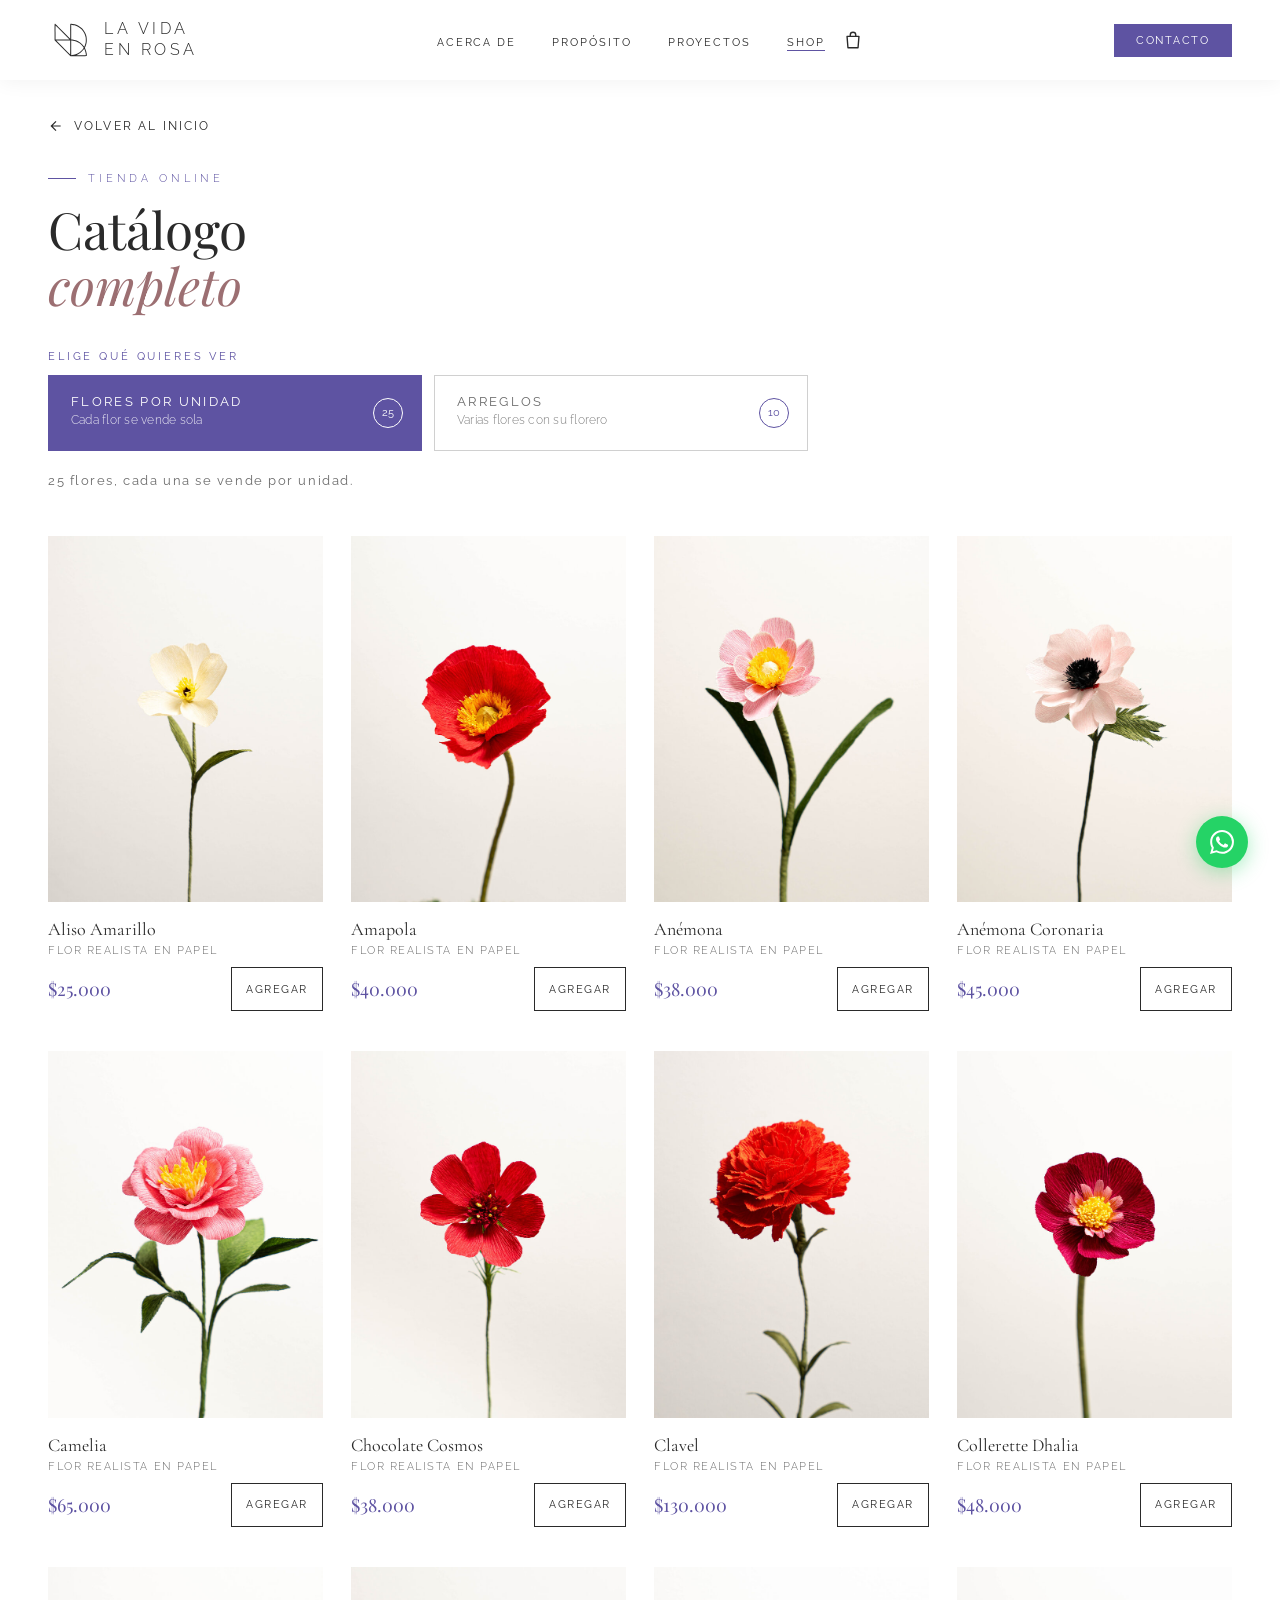
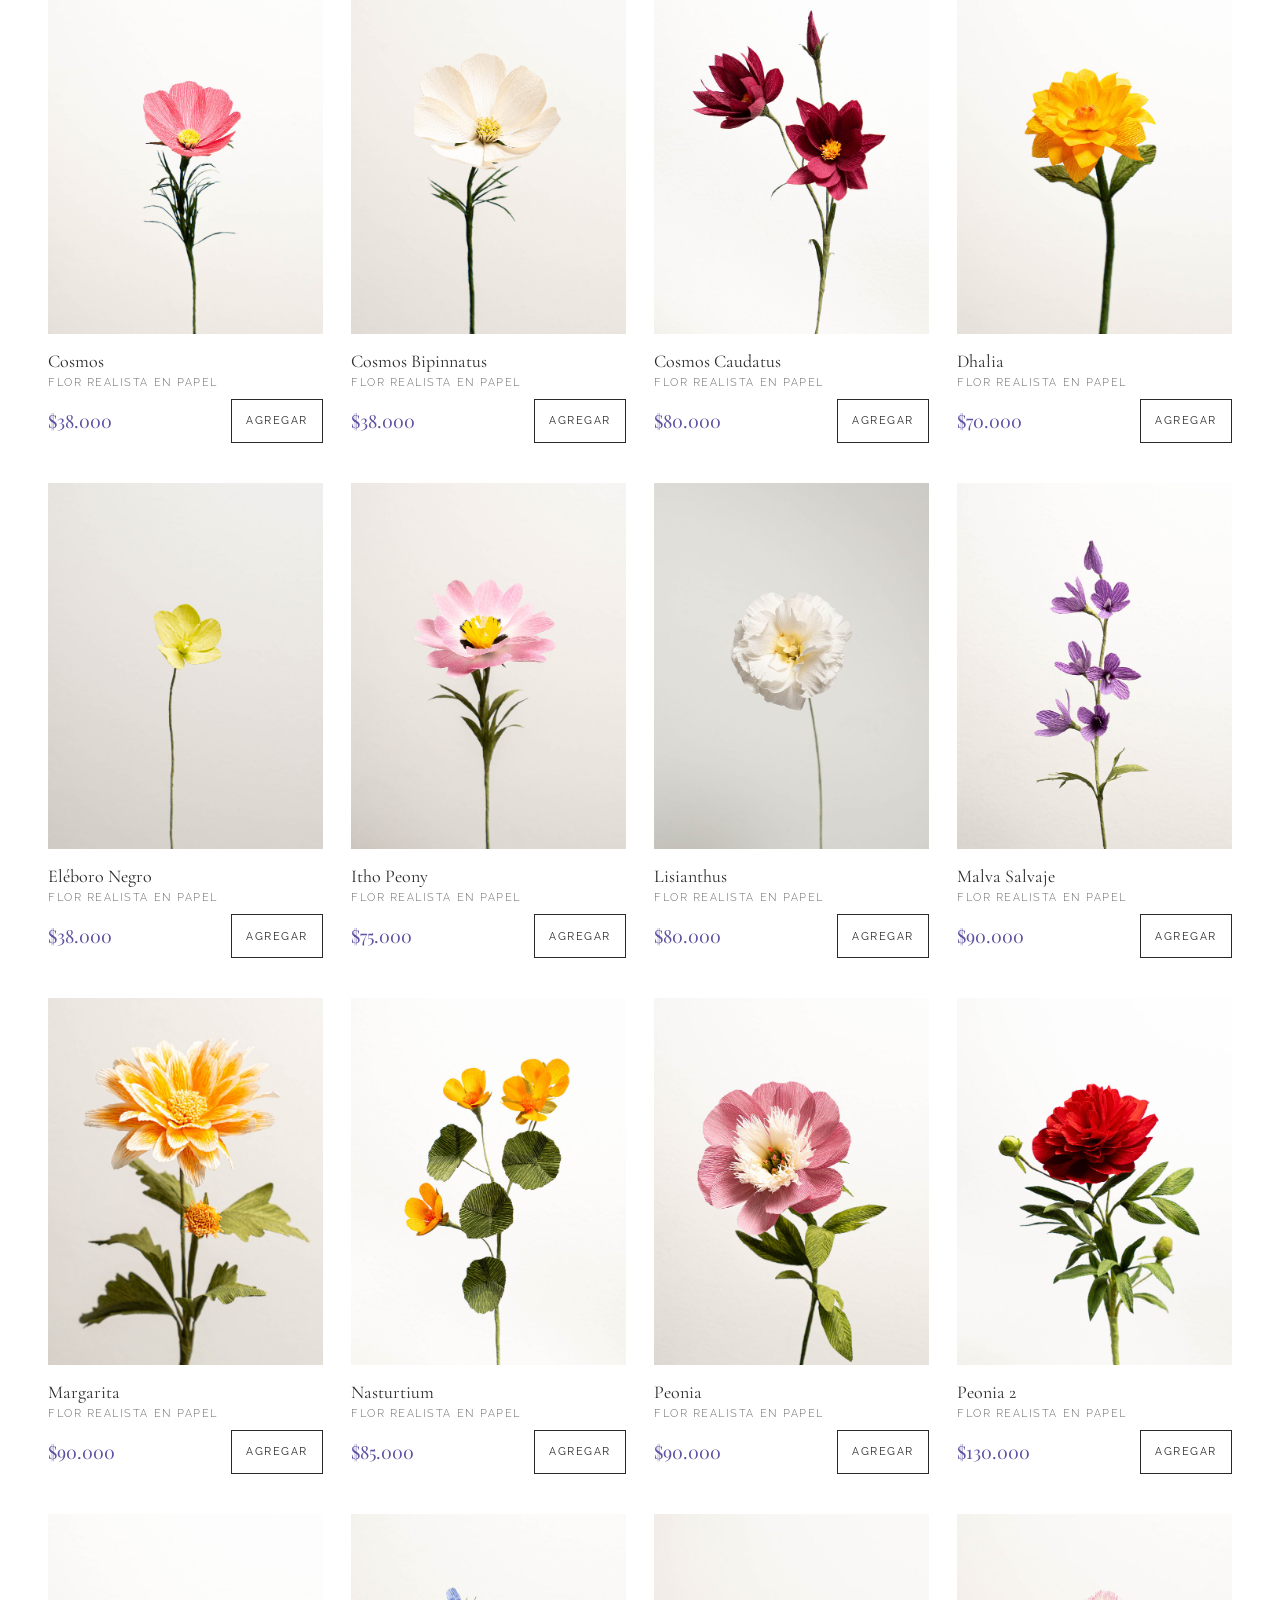
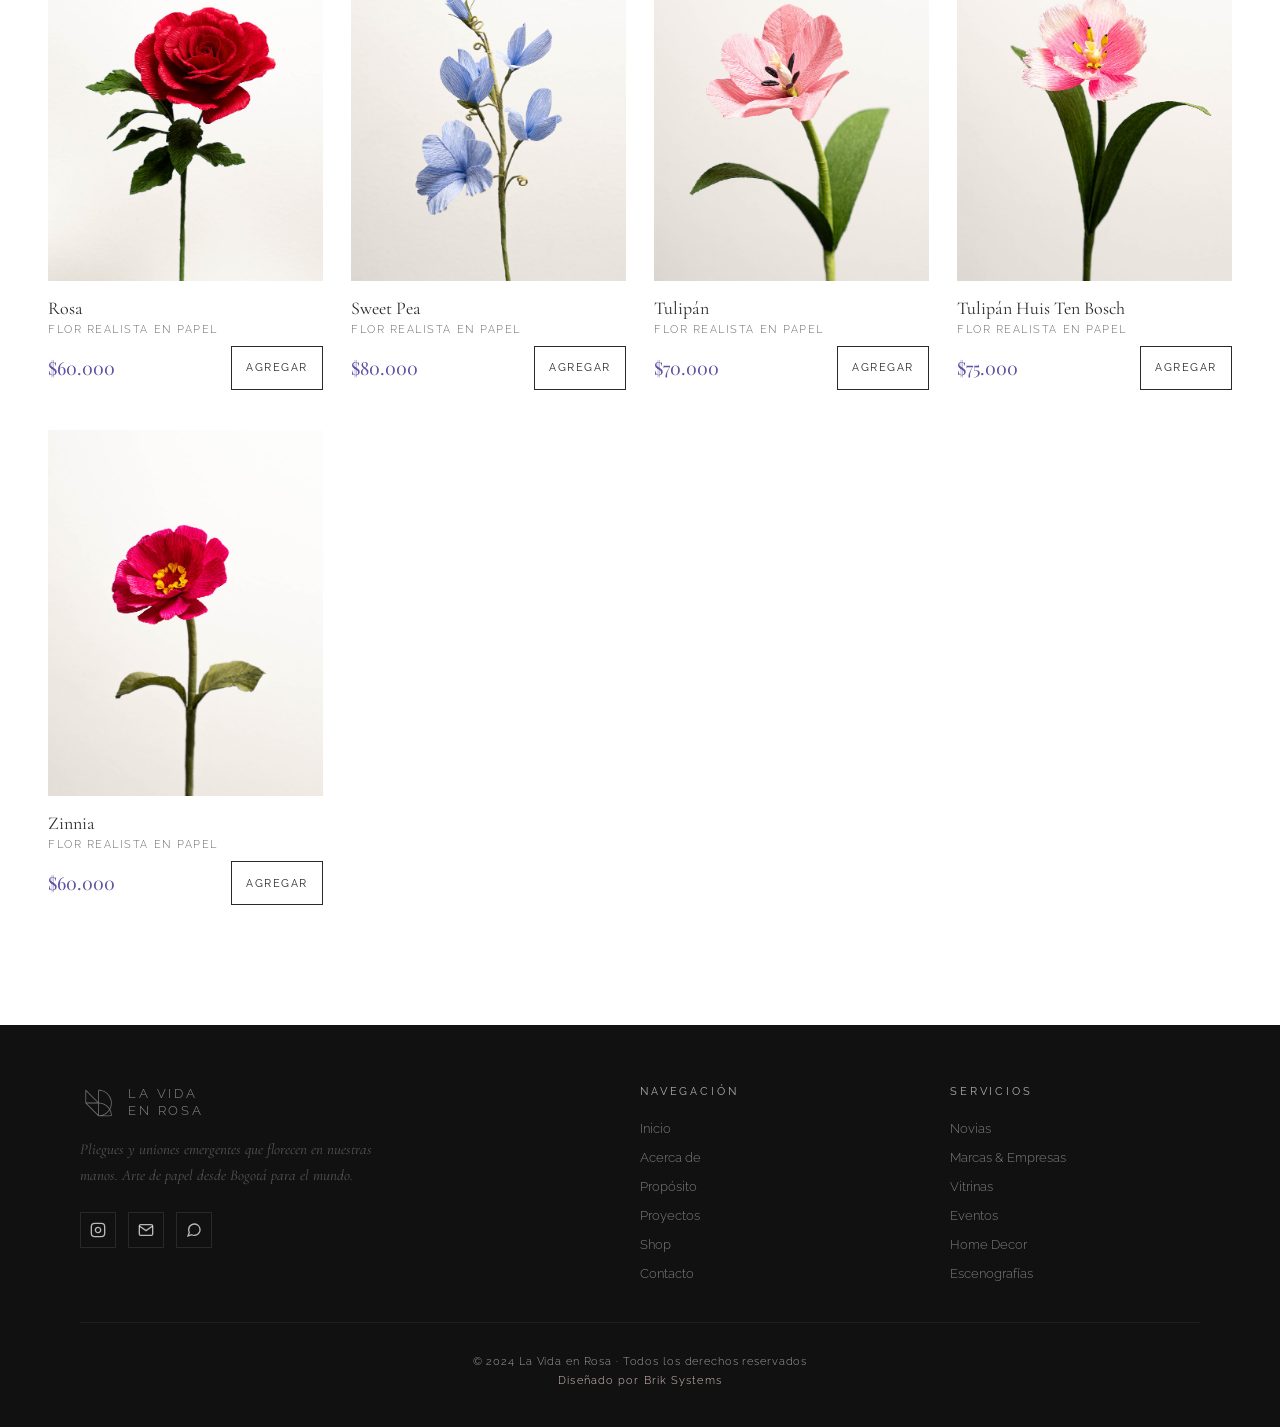
==== commit dee4da5a: "Filtros del catálogo y portadas con animación" ====
--- a/catalogo.html
+++ b/catalogo.html
@@ -9,7 +9,7 @@
 <link rel="preconnect" href="https://fonts.googleapis.com">
 <link rel="preconnect" href="https://fonts.gstatic.com" crossorigin>
 <link href="https://fonts.googleapis.com/css2?family=Cormorant+Garamond:ital,wght@0,300;0,400;0,500;1,300;1,400&family=Raleway:wght@200;300;400;500;600&family=Playfair+Display:ital,wght@0,400;0,700;1,400&display=swap" rel="stylesheet">
-<link rel="stylesheet" href="styles.css?v=8">
+<link rel="stylesheet" href="styles.css?v=10">
 </head>
 <body class="pagina-interior pagina-catalogo">
 <svg width="0" height="0" style="position:absolute" aria-hidden="true" focusable="false">
@@ -49,9 +49,10 @@
 <section class="cat-header">
   <p class="section-label">Tienda Online</p>
   <h1 class="section-title">Catálogo<br><em>completo</em></h1>
+  <p class="cat-filtro-label">Elige qué quieres ver</p>
   <div class="cat-tabs" role="tablist" aria-label="Tipo de producto">
-    <button type="button" role="tab" class="cat-tab" id="tab-flores" data-grupo="flores" aria-selected="true" aria-controls="catalogGrid">Flores por unidad <span class="cat-tab-n" id="nFlores"></span></button>
-    <button type="button" role="tab" class="cat-tab" id="tab-arreglos" data-grupo="arreglos" aria-selected="false" aria-controls="catalogGrid" tabindex="-1">Arreglos <span class="cat-tab-n" id="nArreglos"></span></button>
+    <button type="button" role="tab" class="cat-tab" id="tab-flores" data-grupo="flores" aria-selected="true" aria-controls="catalogGrid"><span class="cat-tab-t">Flores por unidad</span><span class="cat-tab-s">Cada flor se vende sola</span><span class="cat-tab-n" id="nFlores"></span></button>
+    <button type="button" role="tab" class="cat-tab" id="tab-arreglos" data-grupo="arreglos" aria-selected="false" aria-controls="catalogGrid" tabindex="-1"><span class="cat-tab-t">Arreglos</span><span class="cat-tab-s">Varias flores con su florero</span><span class="cat-tab-n" id="nArreglos"></span></button>
   </div>
   <p class="cat-count" id="catalogCount" aria-live="polite"></p>
 </section>
--- a/styles.css
+++ b/styles.css
@@ -2183,3 +2183,63 @@
   .cm-grid { grid-template-columns: minmax(0, 1fr); gap: 40px; padding: 32px 24px 96px; }
   .cm-fotos { position: static; }
 }
+
+/* ===== AJUSTES (tercera tanda): hero de proyectos en tira, texto de proyectos, esencia ===== */
+.py-hero-multi { height: min(78vh, 760px); min-height: 520px; background: var(--white); }
+.py-hero-tira { position: absolute; inset: 0; display: flex; gap: 6px; background: var(--white); }
+.py-hero-tira[hidden] { display: none; }
+.py-hero-tira img { flex: 1 1 0; min-width: 0; height: 100%; object-fit: cover; display: block; }
+.py-hero-multi .py-hero-sombra { background: linear-gradient(to top, rgba(20,16,18,0.82) 0%, rgba(20,16,18,0.5) 30%, rgba(20,16,18,0) 62%); }
+.py-hero-texto h1 { text-shadow: 0 2px 24px rgba(20,16,18,0.35); }
+.py-tipo { font-size: clamp(18px, 1.6vw, 22px); letter-spacing: 0.05em; }
+@media (max-width: 900px) {
+  .py-hero-multi { height: 78svh; min-height: 520px; }
+  .py-hero-tira { display: grid; grid-template-columns: 1fr 1fr; grid-template-rows: 1fr 1fr; }
+  .py-hero-tira[hidden] { display: none; }
+  .py-hero-tira img { width: 100%; }
+  .py-tipo { font-size: 18px; }
+}
+
+/* Texto de cada proyecto: mismo estilo que Nuestra Esencia, centrado y con aire */
+.py-intro { display: block; max-width: 760px; margin: 0 auto; padding: 96px 24px 80px; text-align: center; }
+.py-intro-label { justify-content: center; margin: 0 0 16px; }
+.py-intro-label::after { content: ''; width: 28px; height: 1px; background: var(--viola); }
+.py-intro-titulo { margin: 0 0 28px; text-wrap: balance; }
+.py-intro-texto { font-family: var(--sans); font-weight: 300; font-size: 16px; line-height: 1.95; letter-spacing: 0; color: var(--mid); max-width: 38em; margin: 0 auto; text-wrap: pretty; }
+.py-intro-texto strong { font-weight: 600; color: var(--dark); }
+@media (max-width: 900px) { .py-intro { padding: 64px 24px 48px; } .py-intro-texto { font-size: 15px; } }
+
+/* Nuestra Esencia: cuatro fotos en cuadrícula 2 x 2 */
+.esencia-fotos { display: grid; grid-template-columns: 1fr 1fr; gap: 10px; align-self: center; }
+.esencia-fotos img { width: 100%; height: auto; aspect-ratio: 1 / 1; object-fit: cover; display: block; background: var(--rosa); }
+@media (min-width: 769px) { .esencia-fotos img:nth-child(even) { transform: translateY(18px); } .esencia-fotos { padding-bottom: 18px; } }
+
+/* ===== AJUSTES (cuarta tanda): tarjetas con dos fotos y filtros del catálogo ===== */
+.categoria-duo { display: flex; gap: 4px; background: none; }
+.categoria-duo img { flex: 1 1 0; min-width: 0; width: 100%; height: 100%; object-fit: cover; display: block; }
+::view-transition-group(py-a), ::view-transition-group(py-b) { animation-duration: 0.75s; animation-timing-function: cubic-bezier(0.22, 1, 0.36, 1); z-index: 1; }
+::view-transition-old(py-a), ::view-transition-new(py-a), ::view-transition-old(py-b), ::view-transition-new(py-b) { width: 100%; height: 100%; object-fit: cover; animation-duration: 0.75s; }
+@media (prefers-reduced-motion: reduce) { ::view-transition-group(*), ::view-transition-old(*), ::view-transition-new(*) { animation-duration: 0.01s; } }
+
+.cat-filtro-label { font-family: var(--sans); font-weight: 400; font-size: 11px; letter-spacing: 0.26em; text-transform: uppercase; color: var(--viola); margin: 36px 0 12px; }
+.cat-tabs { display: grid; grid-template-columns: 1fr 1fr; gap: 12px; margin-top: 0; border-bottom: 0; max-width: 760px; }
+.cat-tab {
+  position: relative; display: flex; flex-direction: column; align-items: flex-start; gap: 4px; text-align: left;
+  margin: 0; padding: 18px 56px 18px 22px; min-height: 76px;
+  background: var(--white); border: 1px solid rgba(42,42,42,0.22); border-radius: 0;
+  transition: background 0.2s, color 0.2s, border-color 0.2s, transform 0.15s cubic-bezier(0.23,1,0.32,1);
+}
+.cat-tab:active { transform: scale(0.985); }
+.cat-tab:hover { border-color: var(--viola); color: var(--dark); }
+.cat-tab-t { font-size: 13px; letter-spacing: 0.18em; text-transform: uppercase; }
+.cat-tab-s { font-size: 12px; letter-spacing: 0.02em; text-transform: none; font-weight: 300; opacity: 0.85; }
+.cat-tab .cat-tab-n { position: absolute; top: 50%; right: 18px; transform: translateY(-50%); margin: 0; width: 30px; height: 30px; display: flex; align-items: center; justify-content: center; border-radius: 50%; border: 1px solid currentColor; font-size: 11px; letter-spacing: 0; color: var(--viola); vertical-align: baseline; }
+.cat-tab[aria-selected="true"] { background: var(--viola); border-color: var(--viola); color: var(--white); }
+.cat-tab[aria-selected="true"] .cat-tab-n { color: var(--white); }
+@media (max-width: 768px) {
+  .cat-tabs { gap: 8px; }
+  .cat-tab { padding: 14px 44px 14px 14px; min-height: 68px; }
+  .cat-tab-t { font-size: 11px; letter-spacing: 0.12em; }
+  .cat-tab-s { font-size: 11px; }
+  .cat-tab .cat-tab-n { right: 10px; width: 26px; height: 26px; font-size: 10px; }
+}
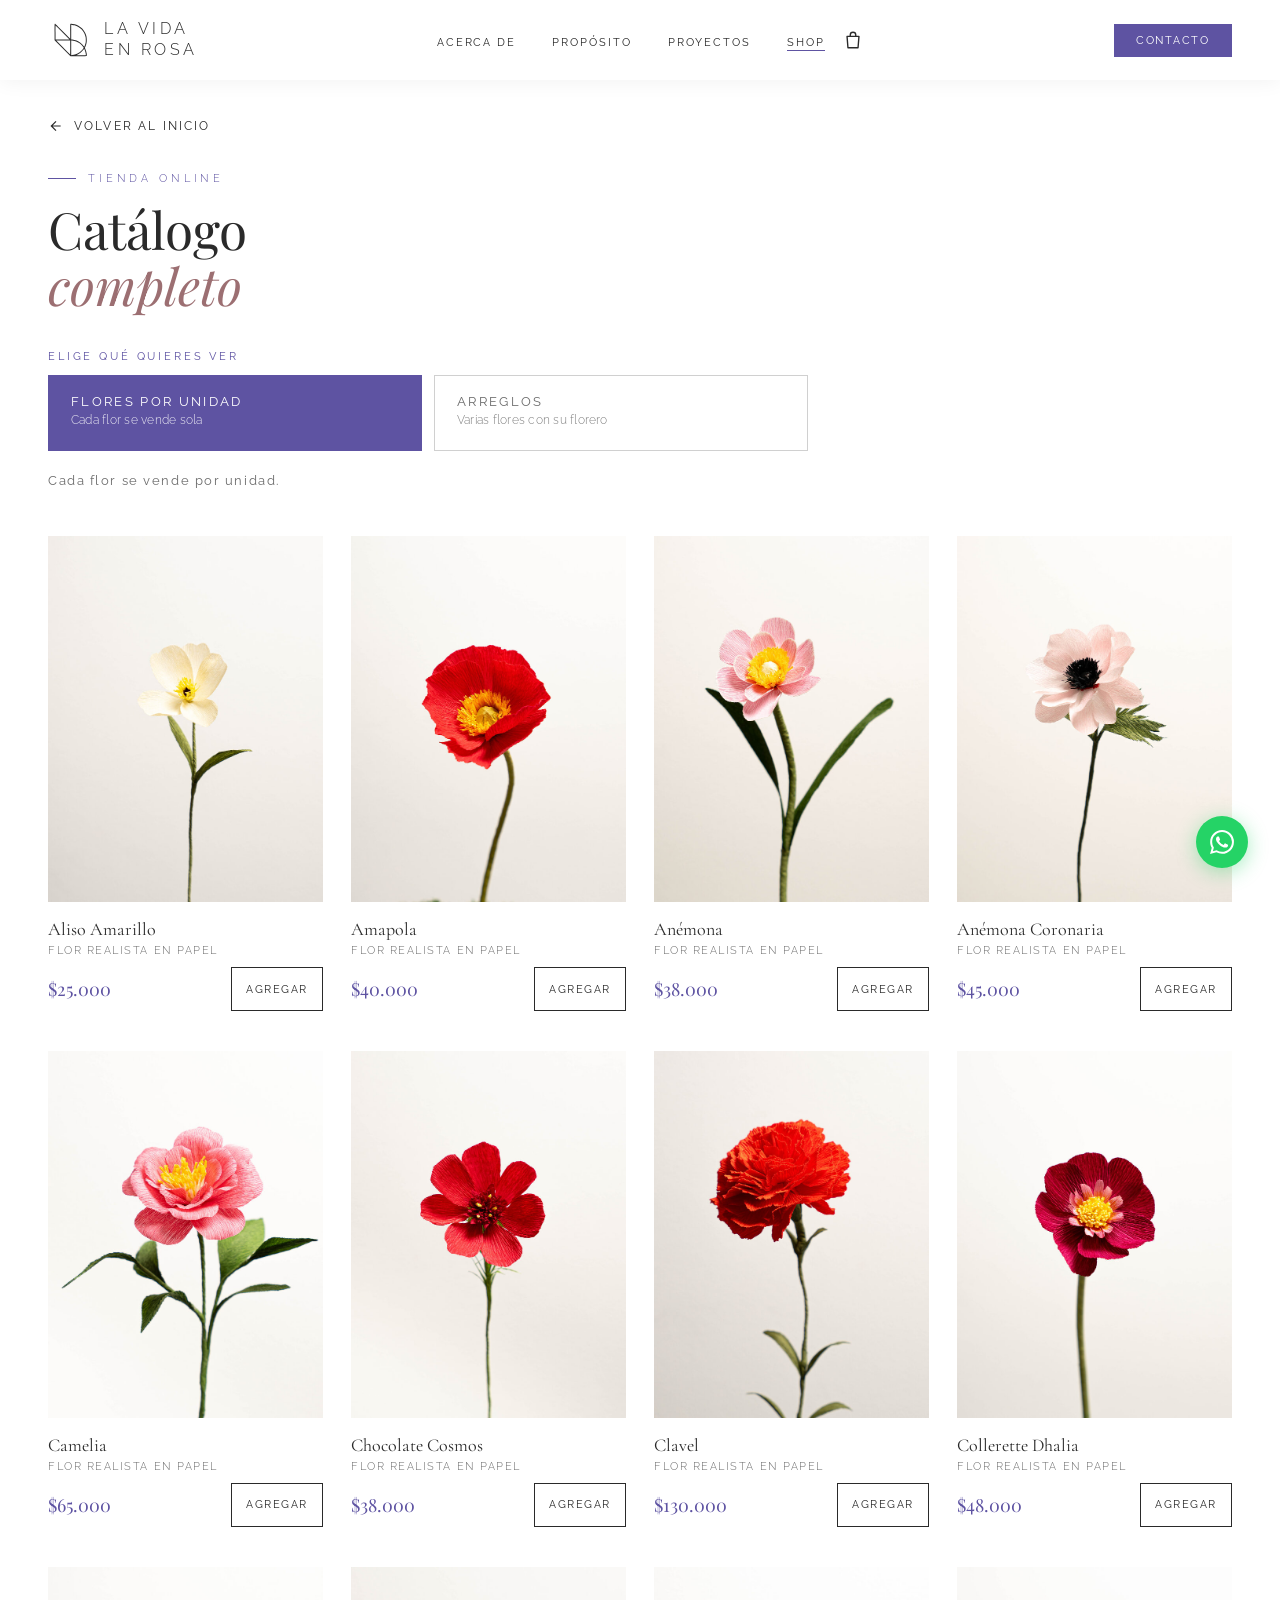
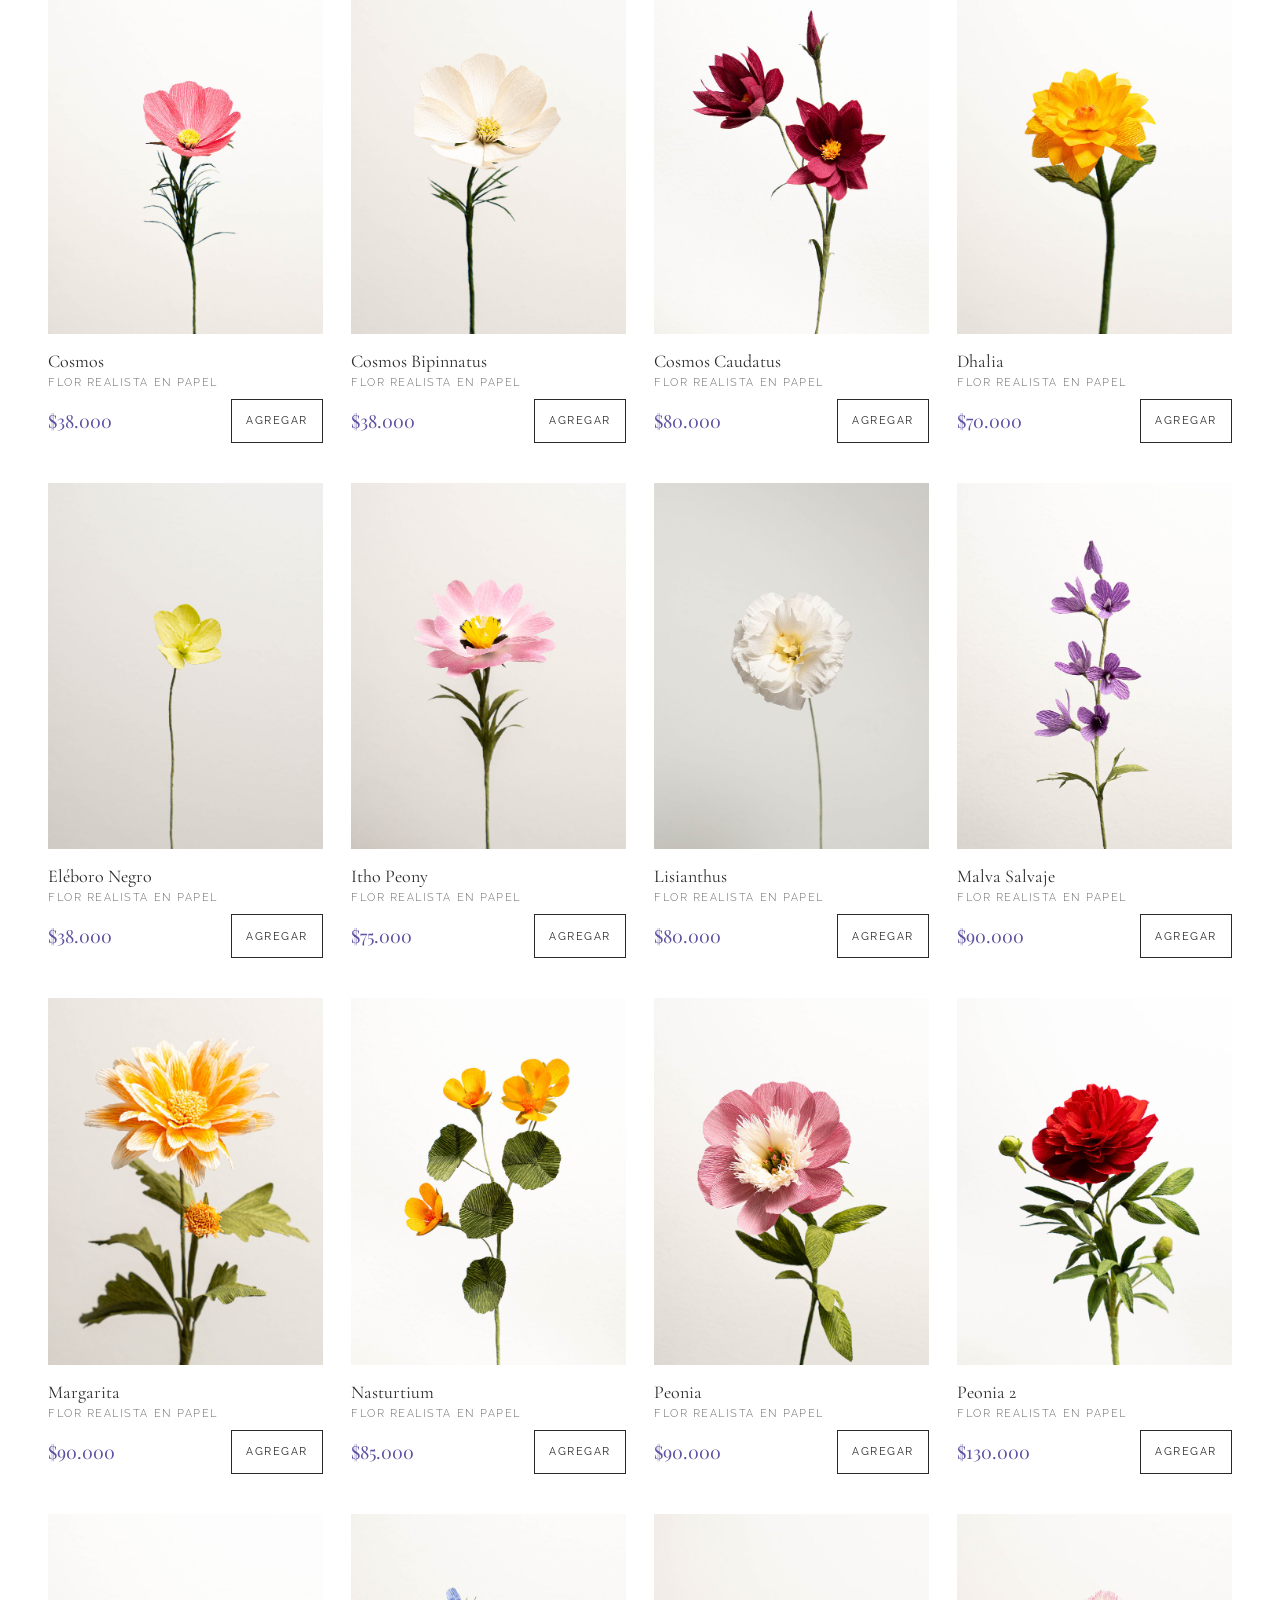
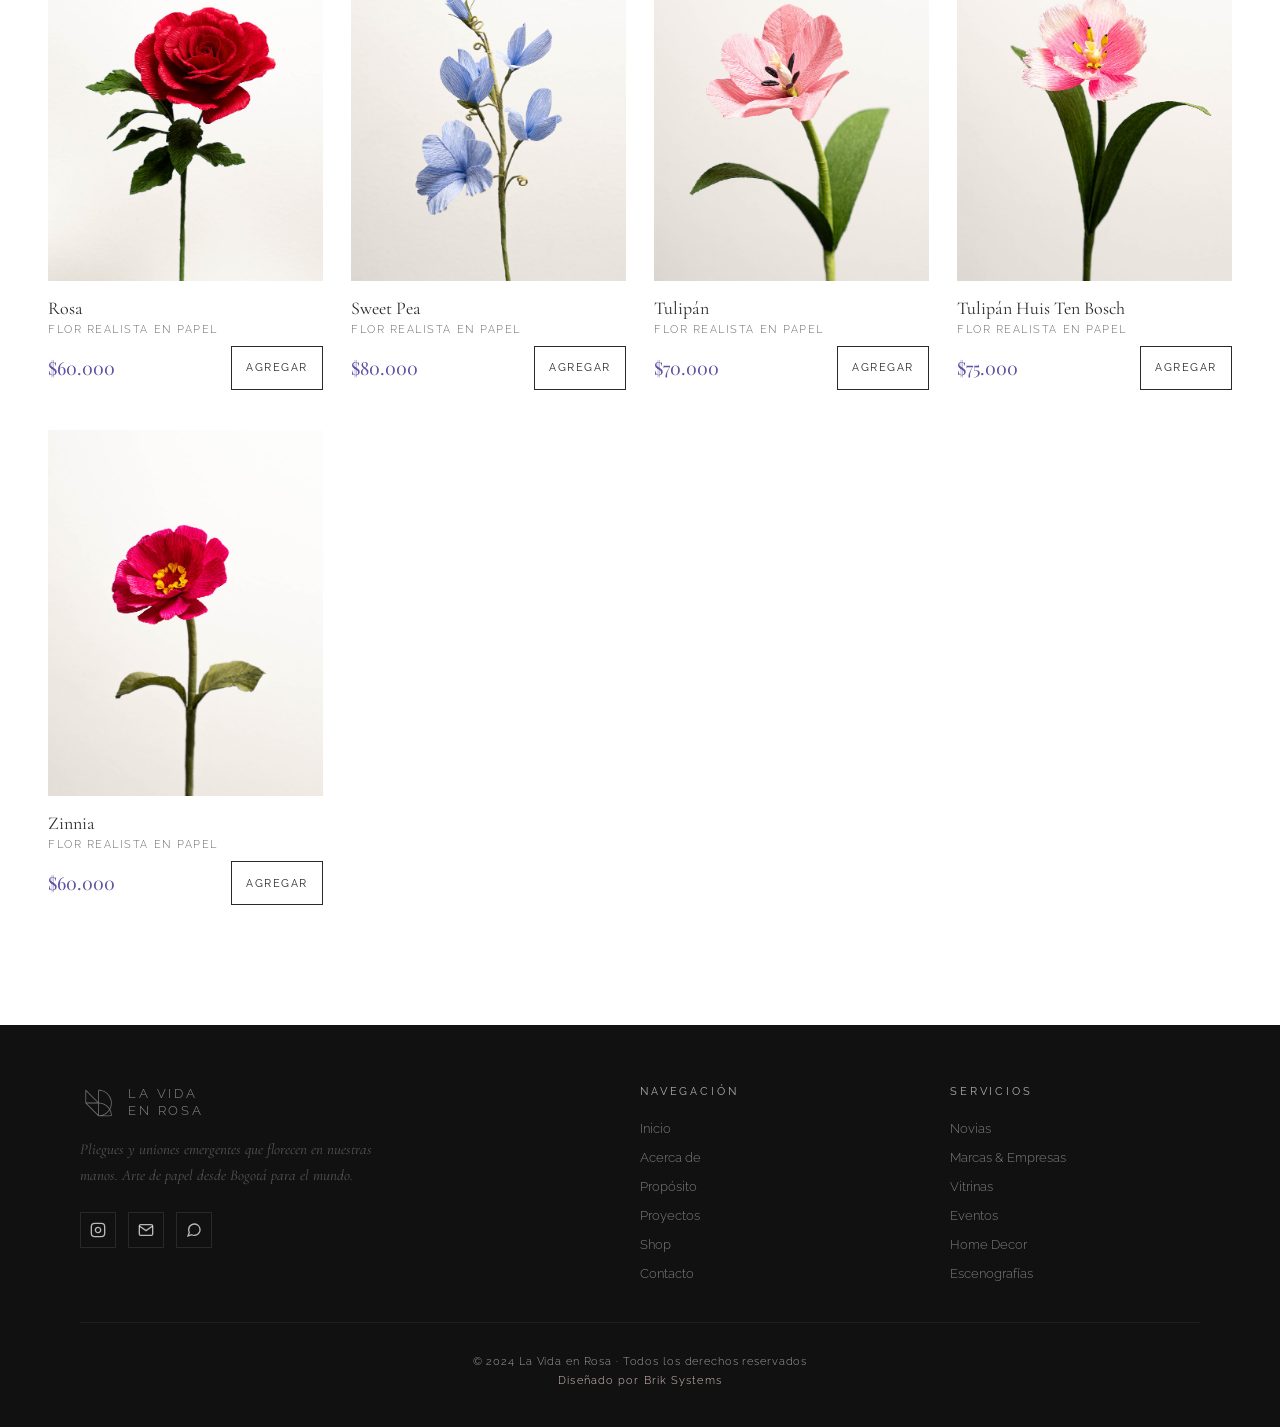
==== commit 56c569b7: "Portadas de una foto, +Rosa, catálogo y Qué hacemos" ====
--- a/catalogo.html
+++ b/catalogo.html
@@ -9,7 +9,7 @@
 <link rel="preconnect" href="https://fonts.googleapis.com">
 <link rel="preconnect" href="https://fonts.gstatic.com" crossorigin>
 <link href="https://fonts.googleapis.com/css2?family=Cormorant+Garamond:ital,wght@0,300;0,400;0,500;1,300;1,400&family=Raleway:wght@200;300;400;500;600&family=Playfair+Display:ital,wght@0,400;0,700;1,400&display=swap" rel="stylesheet">
-<link rel="stylesheet" href="styles.css?v=10">
+<link rel="stylesheet" href="styles.css?v=11">
 </head>
 <body class="pagina-interior pagina-catalogo">
 <svg width="0" height="0" style="position:absolute" aria-hidden="true" focusable="false">
@@ -51,8 +51,8 @@
   <h1 class="section-title">Catálogo<br><em>completo</em></h1>
   <p class="cat-filtro-label">Elige qué quieres ver</p>
   <div class="cat-tabs" role="tablist" aria-label="Tipo de producto">
-    <button type="button" role="tab" class="cat-tab" id="tab-flores" data-grupo="flores" aria-selected="true" aria-controls="catalogGrid"><span class="cat-tab-t">Flores por unidad</span><span class="cat-tab-s">Cada flor se vende sola</span><span class="cat-tab-n" id="nFlores"></span></button>
-    <button type="button" role="tab" class="cat-tab" id="tab-arreglos" data-grupo="arreglos" aria-selected="false" aria-controls="catalogGrid" tabindex="-1"><span class="cat-tab-t">Arreglos</span><span class="cat-tab-s">Varias flores con su florero</span><span class="cat-tab-n" id="nArreglos"></span></button>
+    <button type="button" role="tab" class="cat-tab" id="tab-flores" data-grupo="flores" aria-selected="true" aria-controls="catalogGrid"><span class="cat-tab-t">Flores por unidad</span><span class="cat-tab-s">Cada flor se vende sola</span></button>
+    <button type="button" role="tab" class="cat-tab" id="tab-arreglos" data-grupo="arreglos" aria-selected="false" aria-controls="catalogGrid" tabindex="-1"><span class="cat-tab-t">Arreglos</span><span class="cat-tab-s">Varias flores con su florero</span></button>
   </div>
   <p class="cat-count" id="catalogCount" aria-live="polite"></p>
 </section>
@@ -120,6 +120,6 @@
 <script src="comun.js?v=8" defer></script>
 <script src="carrito.js?v=8" defer></script>
 <script src="producto.js?v=8" defer></script>
-<script src="catalogo.js?v=8" defer></script>
+<script src="catalogo.js?v=9" defer></script>
 </body>
 </html>
--- a/styles.css
+++ b/styles.css
@@ -2117,7 +2117,6 @@
   .cat-tab:hover { color: var(--dark); }
   .cat-tab[aria-selected="true"] { color: var(--dark); border-bottom-color: var(--viola); }
   .cat-tab:focus-visible { outline: 2px solid var(--viola); outline-offset: 4px; }
-  .cat-tab-n { margin-left: 6px; font-size: 10px; letter-spacing: 0.08em; color: var(--viola); vertical-align: 2px; }
   .cat-count { margin-top: 22px; }
   .cat-entra .product-card { animation: catEntra 0.38s cubic-bezier(0.23, 1, 0.32, 1) both; }
   .cat-entra .product-card:nth-child(2) { animation-delay: 0.04s; }
@@ -2215,7 +2214,7 @@
 @media (min-width: 769px) { .esencia-fotos img:nth-child(even) { transform: translateY(18px); } .esencia-fotos { padding-bottom: 18px; } }
 
 /* ===== AJUSTES (cuarta tanda): tarjetas con dos fotos y filtros del catálogo ===== */
-.categoria-duo { display: flex; gap: 4px; background: none; }
+.categoria-duo { display: block; background: none; }
 .categoria-duo img { flex: 1 1 0; min-width: 0; width: 100%; height: 100%; object-fit: cover; display: block; }
 ::view-transition-group(py-a), ::view-transition-group(py-b) { animation-duration: 0.75s; animation-timing-function: cubic-bezier(0.22, 1, 0.36, 1); z-index: 1; }
 ::view-transition-old(py-a), ::view-transition-new(py-a), ::view-transition-old(py-b), ::view-transition-new(py-b) { width: 100%; height: 100%; object-fit: cover; animation-duration: 0.75s; }
@@ -2225,7 +2224,7 @@
 .cat-tabs { display: grid; grid-template-columns: 1fr 1fr; gap: 12px; margin-top: 0; border-bottom: 0; max-width: 760px; }
 .cat-tab {
   position: relative; display: flex; flex-direction: column; align-items: flex-start; gap: 4px; text-align: left;
-  margin: 0; padding: 18px 56px 18px 22px; min-height: 76px;
+  margin: 0; padding: 18px 22px; min-height: 76px;
   background: var(--white); border: 1px solid rgba(42,42,42,0.22); border-radius: 0;
   transition: background 0.2s, color 0.2s, border-color 0.2s, transform 0.15s cubic-bezier(0.23,1,0.32,1);
 }
@@ -2233,13 +2232,34 @@
 .cat-tab:hover { border-color: var(--viola); color: var(--dark); }
 .cat-tab-t { font-size: 13px; letter-spacing: 0.18em; text-transform: uppercase; }
 .cat-tab-s { font-size: 12px; letter-spacing: 0.02em; text-transform: none; font-weight: 300; opacity: 0.85; }
-.cat-tab .cat-tab-n { position: absolute; top: 50%; right: 18px; transform: translateY(-50%); margin: 0; width: 30px; height: 30px; display: flex; align-items: center; justify-content: center; border-radius: 50%; border: 1px solid currentColor; font-size: 11px; letter-spacing: 0; color: var(--viola); vertical-align: baseline; }
 .cat-tab[aria-selected="true"] { background: var(--viola); border-color: var(--viola); color: var(--white); }
-.cat-tab[aria-selected="true"] .cat-tab-n { color: var(--white); }
 @media (max-width: 768px) {
   .cat-tabs { gap: 8px; }
-  .cat-tab { padding: 14px 44px 14px 14px; min-height: 68px; }
+  .cat-tab { padding: 14px; min-height: 68px; }
   .cat-tab-t { font-size: 11px; letter-spacing: 0.12em; }
   .cat-tab-s { font-size: 11px; }
-  .cat-tab .cat-tab-n { right: 10px; width: 26px; height: 26px; font-size: 10px; }
 }
+
+/* ===== QUÉ HACEMOS (con fotos) ===== */
+.servicios { background: var(--white); padding: 110px 80px 120px; }
+.servicios-cab { max-width: 1200px; margin: 0 auto 56px; }
+.servicios-grid { list-style: none; margin: 0 auto; padding: 0; max-width: 1200px; display: grid; grid-template-columns: repeat(3, 1fr); gap: 56px 32px; }
+.servicios-grid li:nth-child(3n+2) { transform: translateY(40px); }
+.servicios-grid li.reveal.visible:nth-child(3n+2) { transform: translateY(40px); }
+.servicio { display: flex; flex-direction: column; align-items: flex-start; width: 100%; padding: 0; margin: 0; background: none; border: 0; text-align: left; color: inherit; font: inherit; text-decoration: none; cursor: pointer; }
+.servicio-foto { display: block; width: 100%; aspect-ratio: 4 / 5; overflow: hidden; background: var(--light); margin-bottom: 20px; }
+.servicio-foto img { display: block; width: 100%; height: 100%; object-fit: cover; transition: transform 0.6s cubic-bezier(0.23, 1, 0.32, 1); }
+.servicio:hover .servicio-foto img, .servicio:focus-visible .servicio-foto img { transform: scale(1.04); }
+.servicio:focus-visible { outline: 2px solid var(--viola); outline-offset: 6px; }
+.servicio-name { font-family: var(--display); font-weight: 400; letter-spacing: 0; text-transform: none; font-size: 26px; line-height: 1.15; color: var(--dark); margin-bottom: 8px; display: block; }
+.servicio-desc { font-family: var(--sans); font-weight: 300; font-size: 14px; line-height: 1.7; color: var(--mid); max-width: 32ch; display: block; }
+@media (max-width: 900px) {
+  .servicios { padding: 80px 24px 90px; }
+  .servicios-cab { margin-bottom: 36px; }
+  .servicios-grid { grid-template-columns: repeat(2, 1fr); gap: 36px 16px; }
+  .servicios-grid li:nth-child(3n+2), .servicios-grid li.reveal.visible:nth-child(3n+2) { transform: none; }
+  .servicios-grid li:nth-child(even), .servicios-grid li.reveal.visible:nth-child(even) { transform: translateY(24px); }
+  .servicio-name { font-size: 20px; }
+  .servicio-desc { font-size: 13px; }
+}
+@media (prefers-reduced-motion: reduce) { .servicio-foto img { transition: none; } }
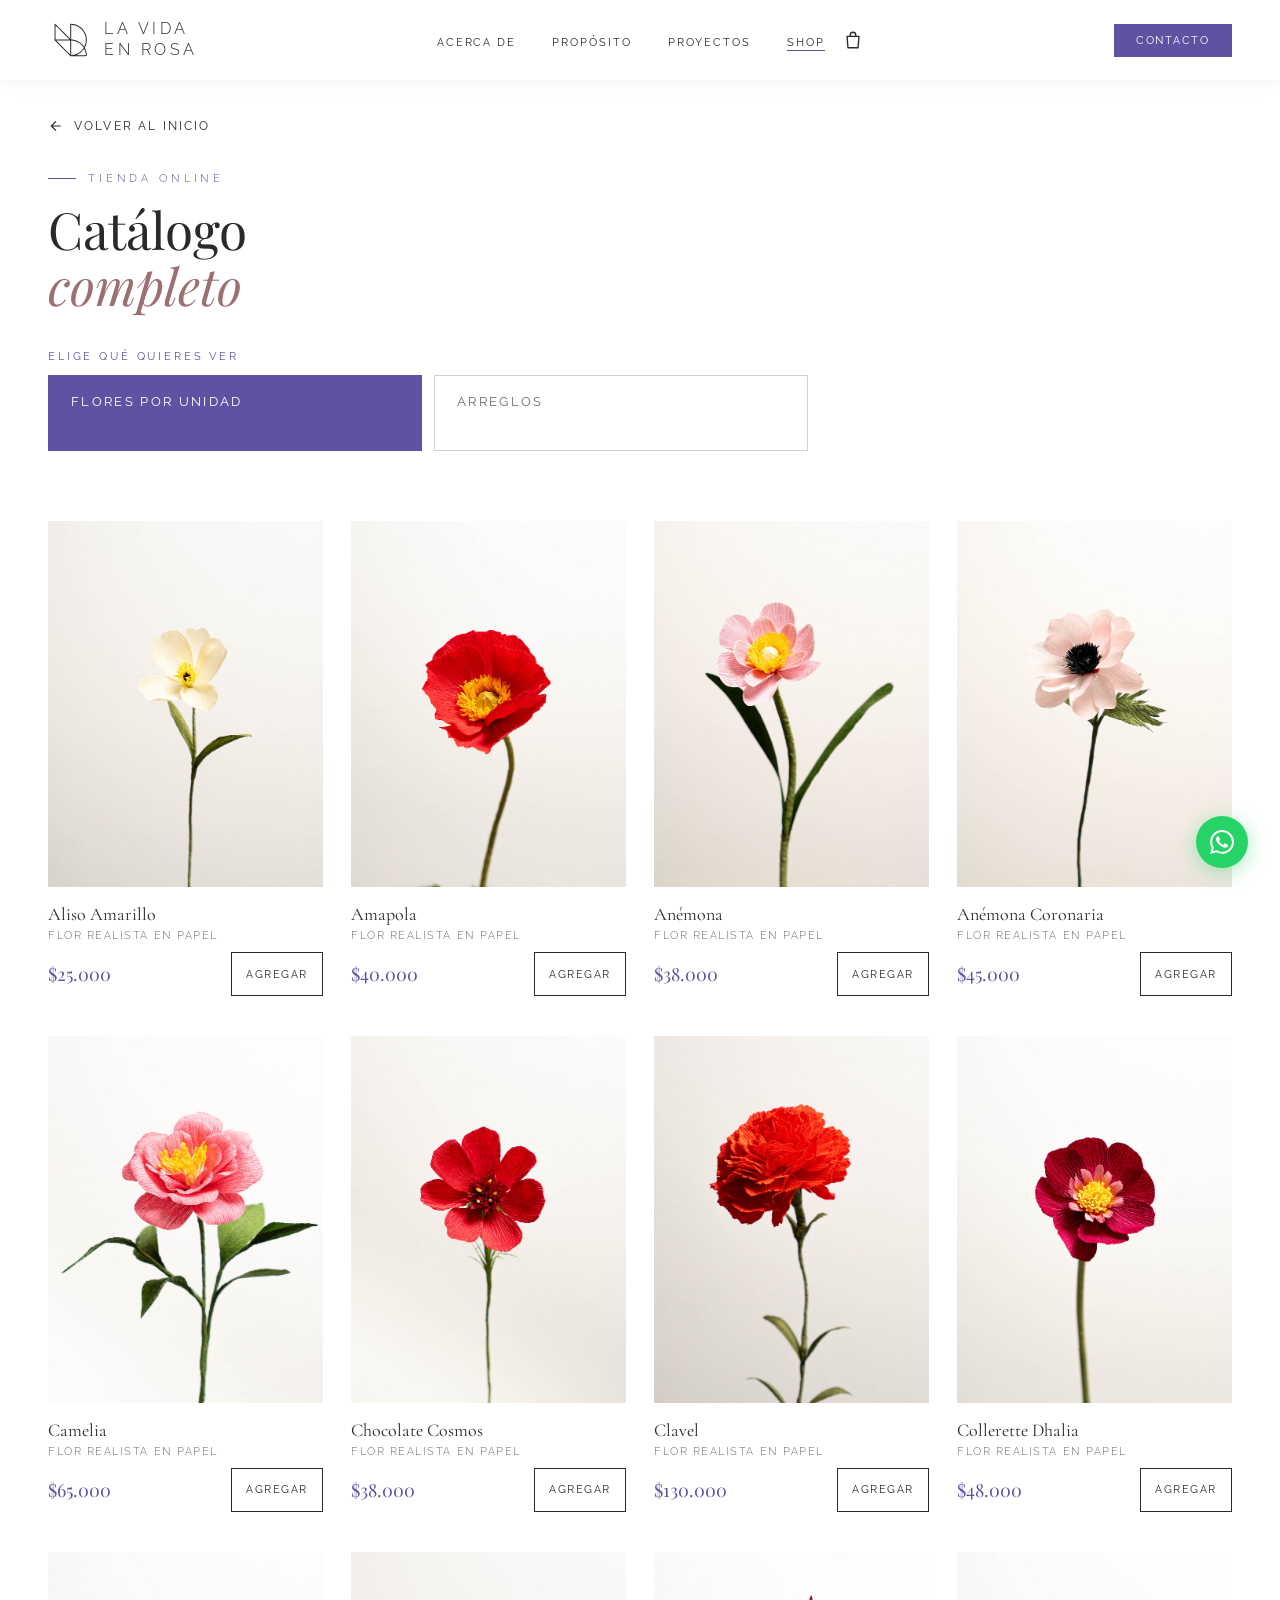
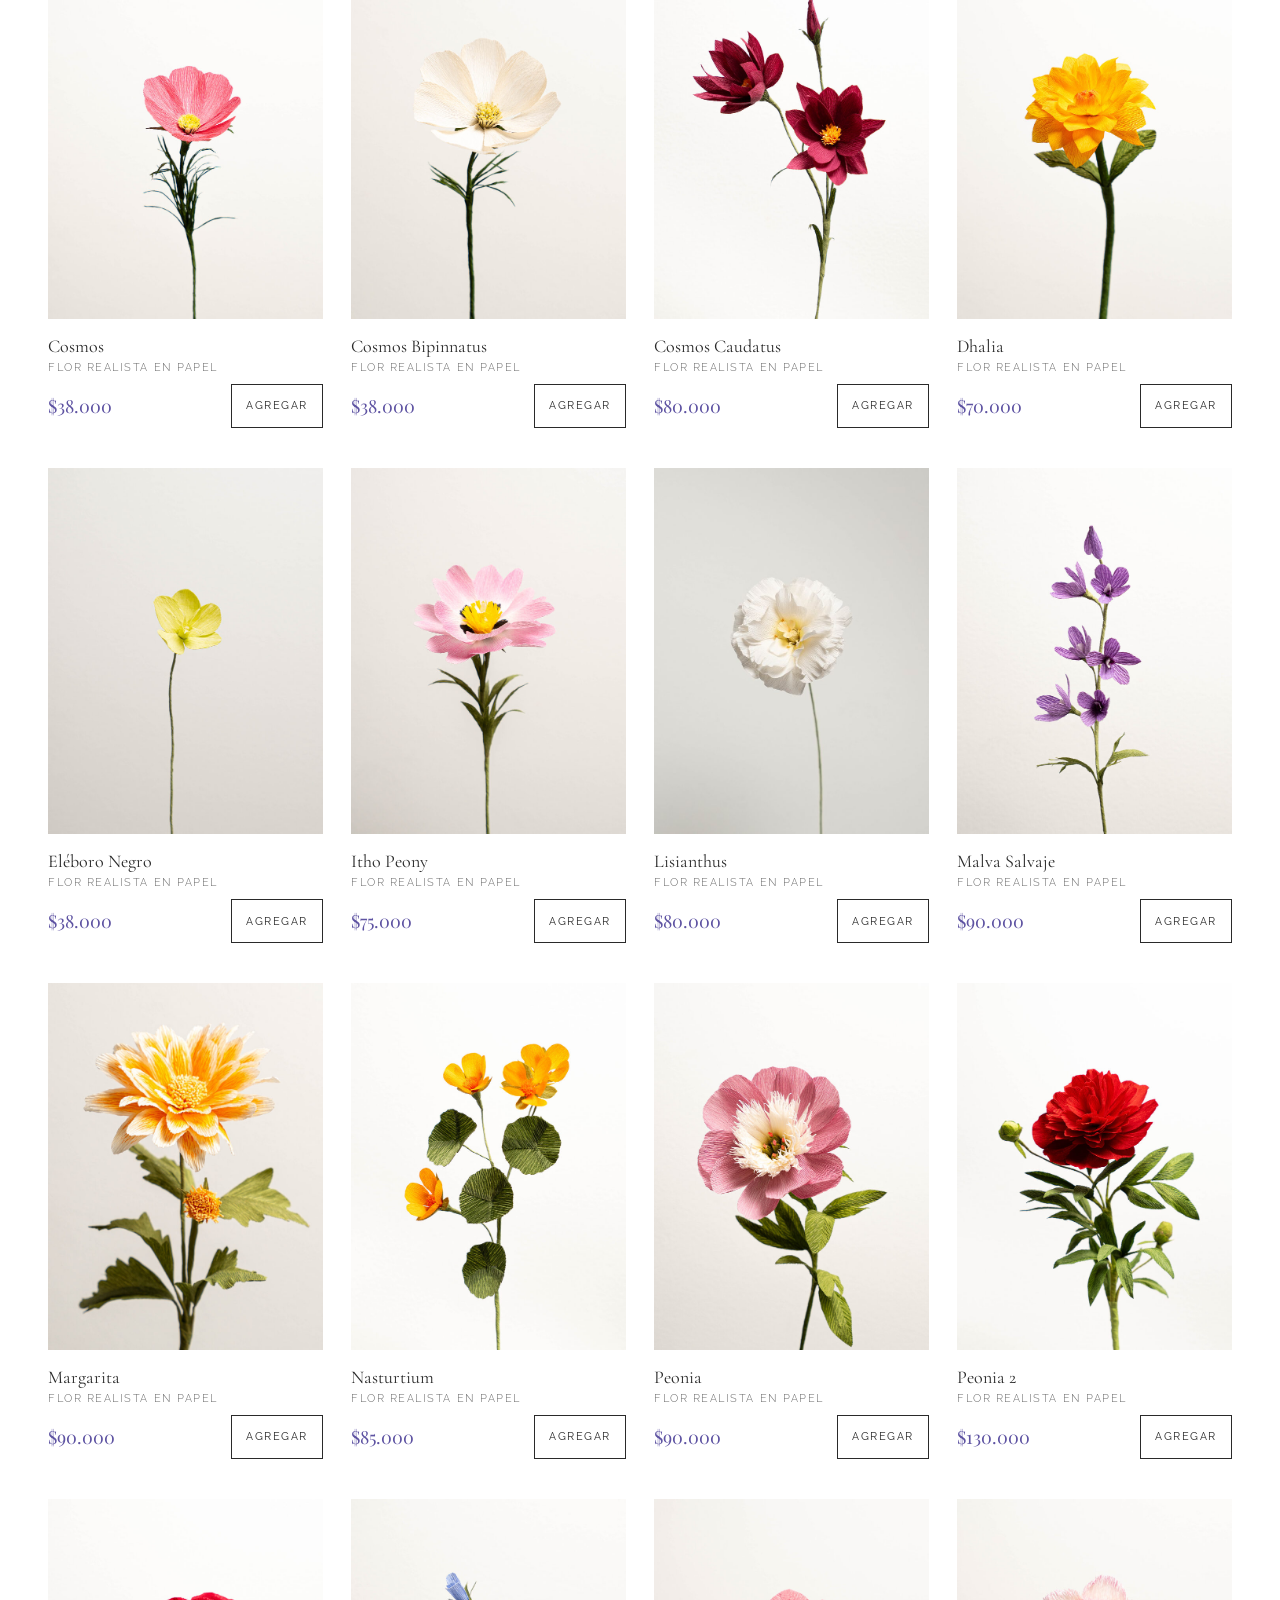
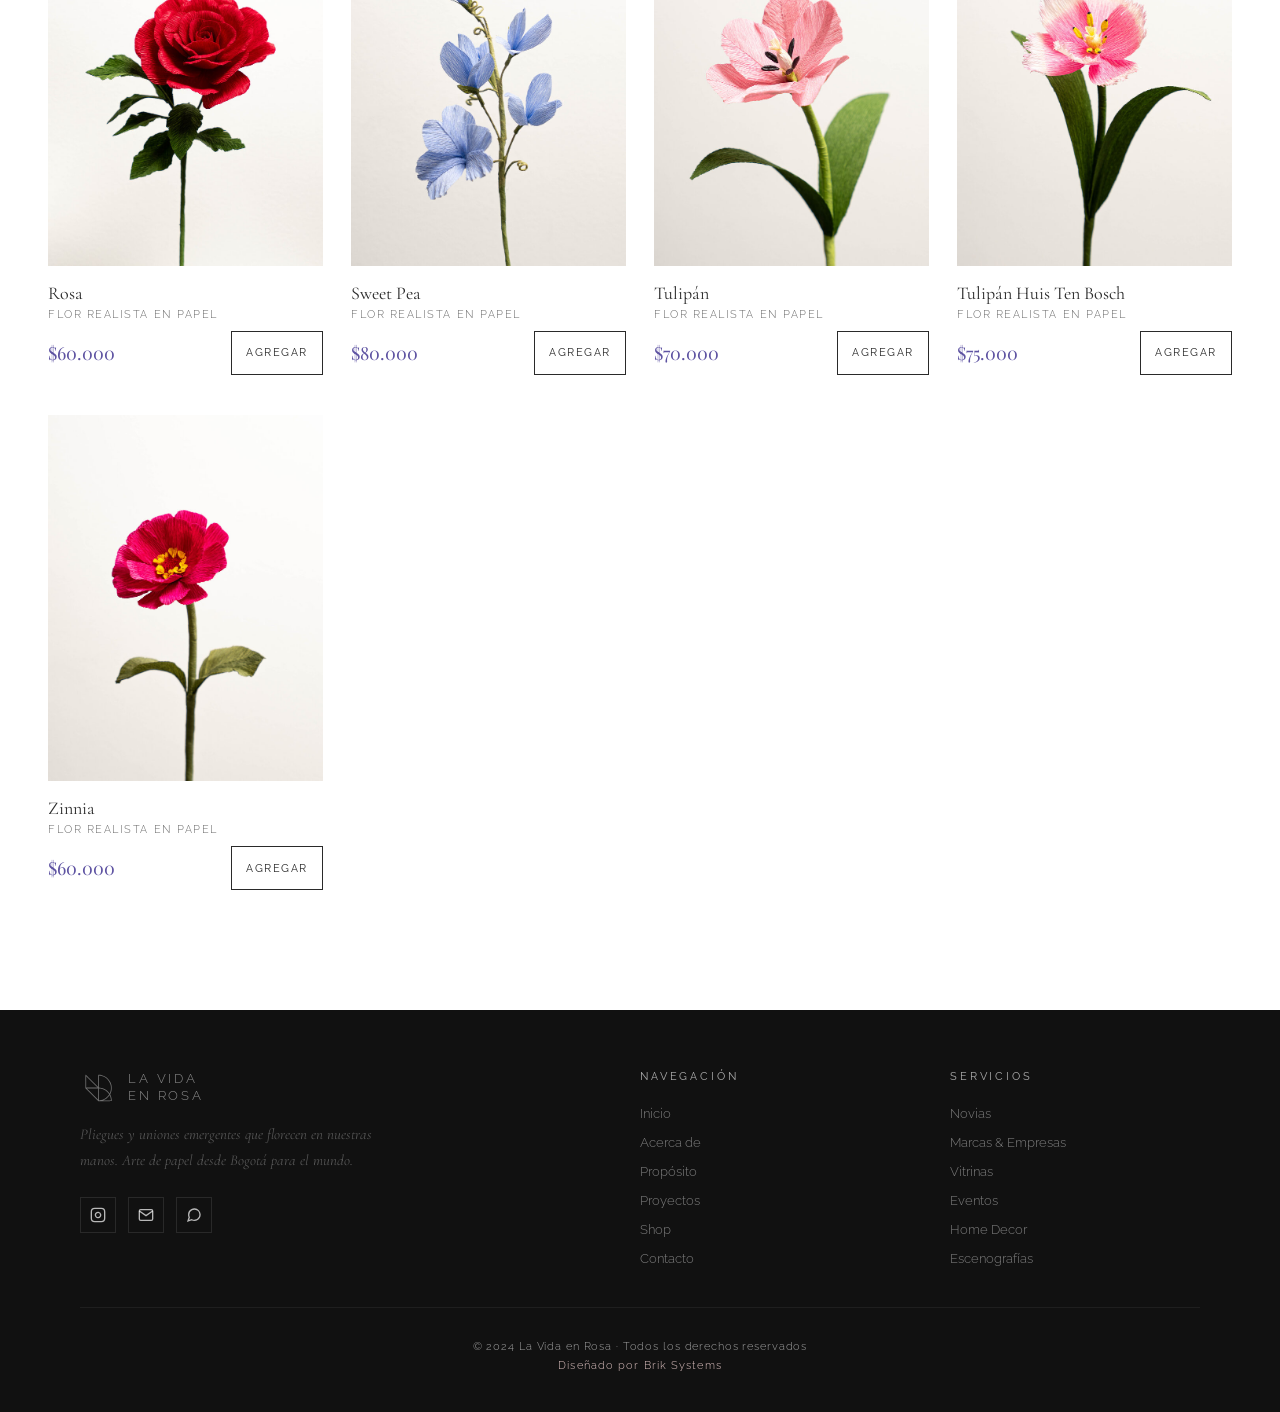
==== commit a53c451a: "Qué hacemos con carrete y collage, portada Home, catálogo" ====
--- a/catalogo.html
+++ b/catalogo.html
@@ -9,7 +9,7 @@
 <link rel="preconnect" href="https://fonts.googleapis.com">
 <link rel="preconnect" href="https://fonts.gstatic.com" crossorigin>
 <link href="https://fonts.googleapis.com/css2?family=Cormorant+Garamond:ital,wght@0,300;0,400;0,500;1,300;1,400&family=Raleway:wght@200;300;400;500;600&family=Playfair+Display:ital,wght@0,400;0,700;1,400&display=swap" rel="stylesheet">
-<link rel="stylesheet" href="styles.css?v=11">
+<link rel="stylesheet" href="styles.css?v=12">
 </head>
 <body class="pagina-interior pagina-catalogo">
 <svg width="0" height="0" style="position:absolute" aria-hidden="true" focusable="false">
@@ -51,8 +51,8 @@
   <h1 class="section-title">Catálogo<br><em>completo</em></h1>
   <p class="cat-filtro-label">Elige qué quieres ver</p>
   <div class="cat-tabs" role="tablist" aria-label="Tipo de producto">
-    <button type="button" role="tab" class="cat-tab" id="tab-flores" data-grupo="flores" aria-selected="true" aria-controls="catalogGrid"><span class="cat-tab-t">Flores por unidad</span><span class="cat-tab-s">Cada flor se vende sola</span></button>
-    <button type="button" role="tab" class="cat-tab" id="tab-arreglos" data-grupo="arreglos" aria-selected="false" aria-controls="catalogGrid" tabindex="-1"><span class="cat-tab-t">Arreglos</span><span class="cat-tab-s">Varias flores con su florero</span></button>
+    <button type="button" role="tab" class="cat-tab" id="tab-flores" data-grupo="flores" aria-selected="true" aria-controls="catalogGrid"><span class="cat-tab-t">Flores por unidad</span></button>
+    <button type="button" role="tab" class="cat-tab" id="tab-arreglos" data-grupo="arreglos" aria-selected="false" aria-controls="catalogGrid" tabindex="-1"><span class="cat-tab-t">Arreglos</span></button>
   </div>
   <p class="cat-count" id="catalogCount" aria-live="polite"></p>
 </section>
@@ -120,6 +120,6 @@
 <script src="comun.js?v=8" defer></script>
 <script src="carrito.js?v=8" defer></script>
 <script src="producto.js?v=8" defer></script>
-<script src="catalogo.js?v=9" defer></script>
+<script src="catalogo.js?v=10" defer></script>
 </body>
 </html>
--- a/styles.css
+++ b/styles.css
@@ -2240,26 +2240,40 @@
   .cat-tab-s { font-size: 11px; }
 }
 
-/* ===== QUÉ HACEMOS (con fotos) ===== */
-.servicios { background: var(--white); padding: 110px 80px 120px; }
-.servicios-cab { max-width: 1200px; margin: 0 auto 56px; }
-.servicios-grid { list-style: none; margin: 0 auto; padding: 0; max-width: 1200px; display: grid; grid-template-columns: repeat(3, 1fr); gap: 56px 32px; }
-.servicios-grid li:nth-child(3n+2) { transform: translateY(40px); }
-.servicios-grid li.reveal.visible:nth-child(3n+2) { transform: translateY(40px); }
-.servicio { display: flex; flex-direction: column; align-items: flex-start; width: 100%; padding: 0; margin: 0; background: none; border: 0; text-align: left; color: inherit; font: inherit; text-decoration: none; cursor: pointer; }
-.servicio-foto { display: block; width: 100%; aspect-ratio: 4 / 5; overflow: hidden; background: var(--light); margin-bottom: 20px; }
-.servicio-foto img { display: block; width: 100%; height: 100%; object-fit: cover; transition: transform 0.6s cubic-bezier(0.23, 1, 0.32, 1); }
-.servicio:hover .servicio-foto img, .servicio:focus-visible .servicio-foto img { transform: scale(1.04); }
-.servicio:focus-visible { outline: 2px solid var(--viola); outline-offset: 6px; }
-.servicio-name { font-family: var(--display); font-weight: 400; letter-spacing: 0; text-transform: none; font-size: 26px; line-height: 1.15; color: var(--dark); margin-bottom: 8px; display: block; }
-.servicio-desc { font-family: var(--sans); font-weight: 300; font-size: 14px; line-height: 1.7; color: var(--mid); max-width: 32ch; display: block; }
-@media (max-width: 900px) {
-  .servicios { padding: 80px 24px 90px; }
-  .servicios-cab { margin-bottom: 36px; }
-  .servicios-grid { grid-template-columns: repeat(2, 1fr); gap: 36px 16px; }
-  .servicios-grid li:nth-child(3n+2), .servicios-grid li.reveal.visible:nth-child(3n+2) { transform: none; }
-  .servicios-grid li:nth-child(even), .servicios-grid li.reveal.visible:nth-child(even) { transform: translateY(24px); }
-  .servicio-name { font-size: 20px; }
-  .servicio-desc { font-size: 13px; }
+/* ===== QUÉ HACEMOS: carrete + collage ===== */
+.servicios { background: var(--white); padding: 110px 0 120px; overflow: hidden; }
+.servicios-cab { max-width: 1200px; margin: 0 auto 48px; padding: 0 40px; }
+.servicios-cab .section-title { max-width: 14em; text-wrap: balance; }
+.reel { overflow: hidden; border-top: 1px solid var(--rosa-deep); border-bottom: 1px solid var(--rosa-deep); padding: 26px 0; margin-bottom: 64px; background: var(--light); }
+.reel-track { display: flex; align-items: center; width: max-content; animation: reel 45s linear infinite; }
+.reel:hover .reel-track { animation-play-state: paused; }
+.reel-copia { display: contents; }
+.reel-item { font-family: var(--display); font-style: italic; font-weight: 400; font-size: clamp(30px, 4.2vw, 56px); line-height: 1.1; color: var(--dark); white-space: nowrap; }
+.reel-sep { flex: none; width: 10px; height: 10px; border-radius: 50%; background: var(--rosa-deep); margin: 0 clamp(28px, 4vw, 56px); }
+@keyframes reel { from { transform: translateX(0); } to { transform: translateX(-50%); } }
+.collage { max-width: 1200px; margin: 0 auto; padding: 0 40px; display: grid; gap: 12px; }
+.collage-fila { list-style: none; margin: 0; padding: 0; display: flex; gap: 12px; }
+.collage-item { flex: var(--ar) 1 0%; min-width: 0; aspect-ratio: var(--ar); overflow: hidden; background: var(--light); }
+.collage-item img { display: block; width: 100%; height: 100%; object-fit: cover; transition: transform 0.7s cubic-bezier(0.23, 1, 0.32, 1); }
+.collage-item:hover img { transform: scale(1.04); }
+@media (max-width: 760px) {
+  .servicios { padding: 80px 0 90px; }
+  .servicios-cab { padding: 0 24px; margin-bottom: 32px; }
+  .reel { padding: 18px 0; margin-bottom: 40px; }
+  .collage { padding: 0 16px; grid-template-columns: repeat(2, 1fr); gap: 8px; }
+  .collage-fila { display: contents; }
+  .collage-item { aspect-ratio: 3 / 4; flex: none; }
+  .f2 .collage-item { grid-column: 1 / -1; aspect-ratio: 4 / 3; }
+  .f1 .collage-item:nth-child(1) { order: 1; } .f1 .collage-item:nth-child(2) { order: 2; }
+  .f2 .collage-item:nth-child(1) { order: 3; }
+  .f1 .collage-item:nth-child(3) { order: 4; } .f1 .collage-item:nth-child(4) { order: 5; }
+  .f2 .collage-item:nth-child(2) { order: 6; }
+  .f3 .collage-item:nth-child(1) { order: 7; } .f3 .collage-item:nth-child(2) { order: 8; }
+  .f2 .collage-item:nth-child(3) { order: 9; }
+  .f3 .collage-item:nth-child(3) { order: 10; } .f3 .collage-item:nth-child(4) { order: 11; }
 }
-@media (prefers-reduced-motion: reduce) { .servicio-foto img { transition: none; } }
+@media (prefers-reduced-motion: reduce) {
+  .reel-track { animation: none; flex-wrap: wrap; width: auto; justify-content: center; row-gap: 8px; padding: 0 24px; }
+  .reel-copia { display: none; }
+  .collage-item img { transition: none; }
+}
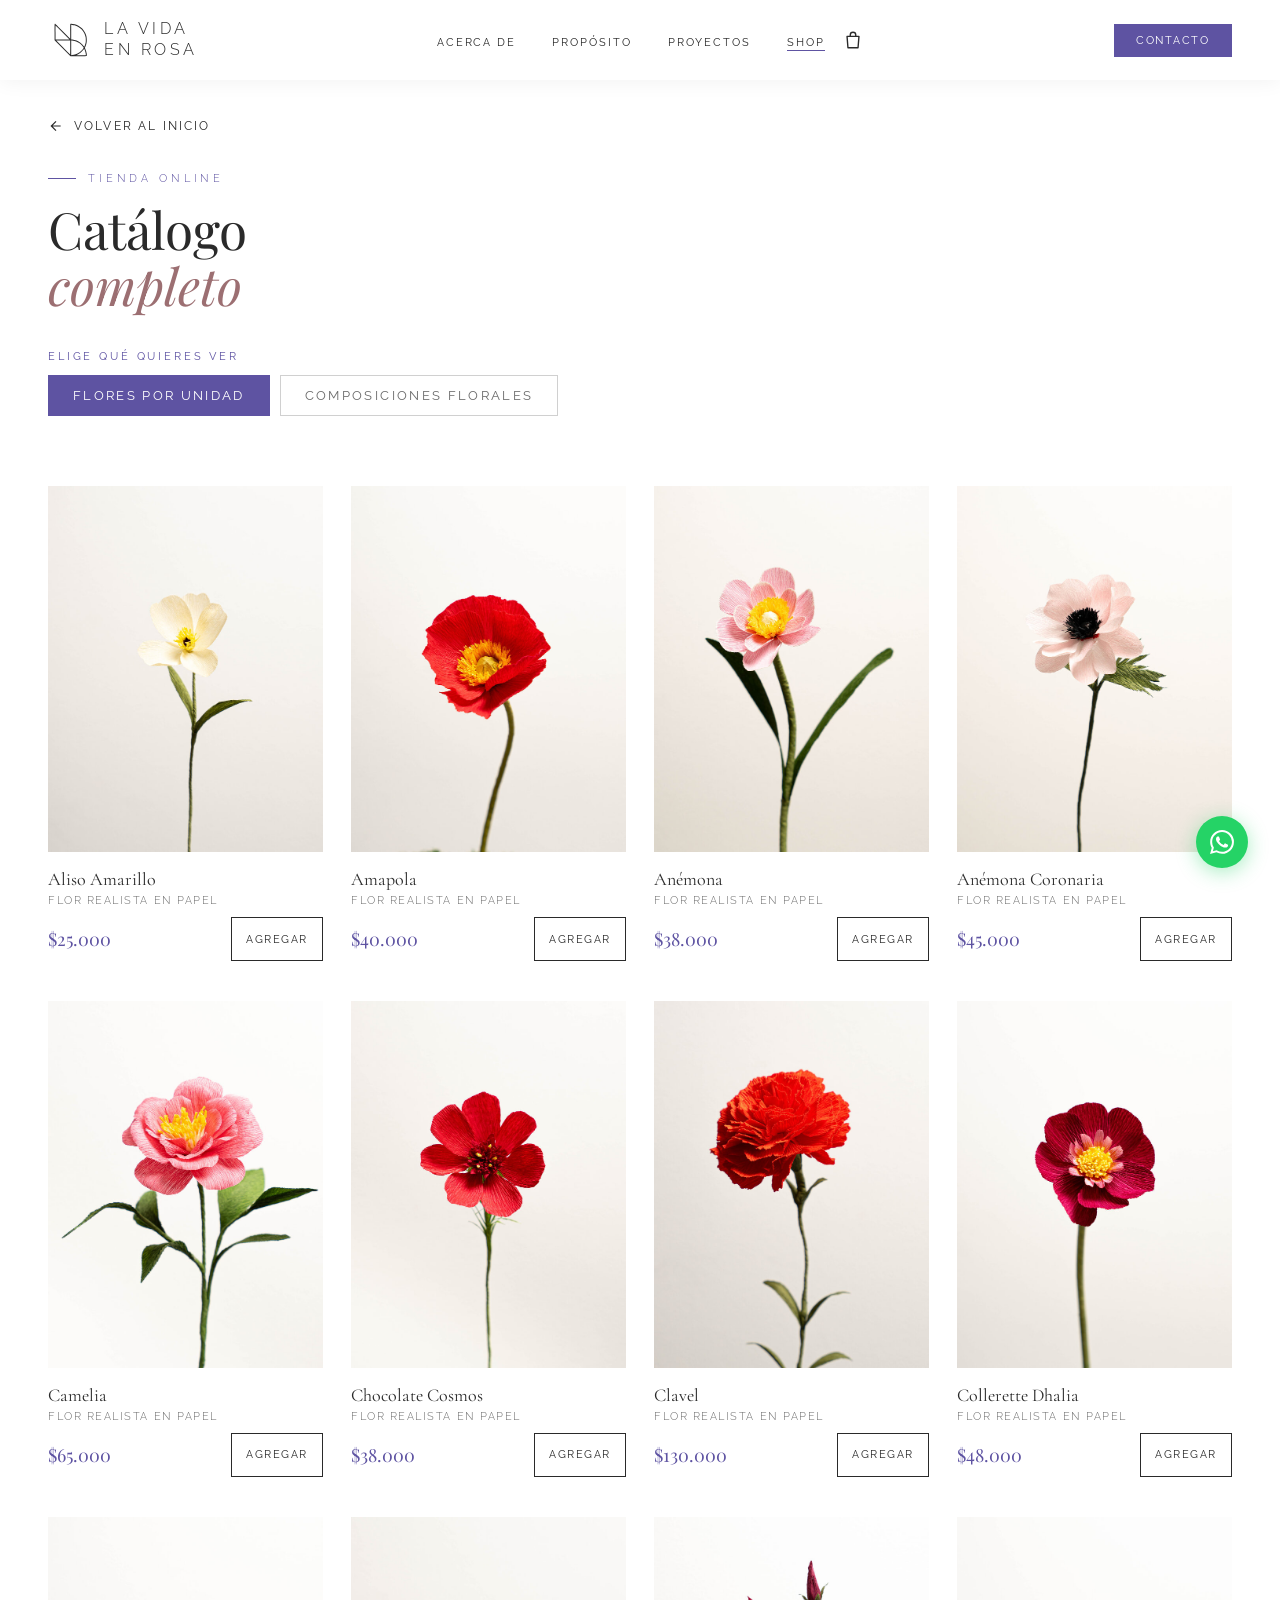
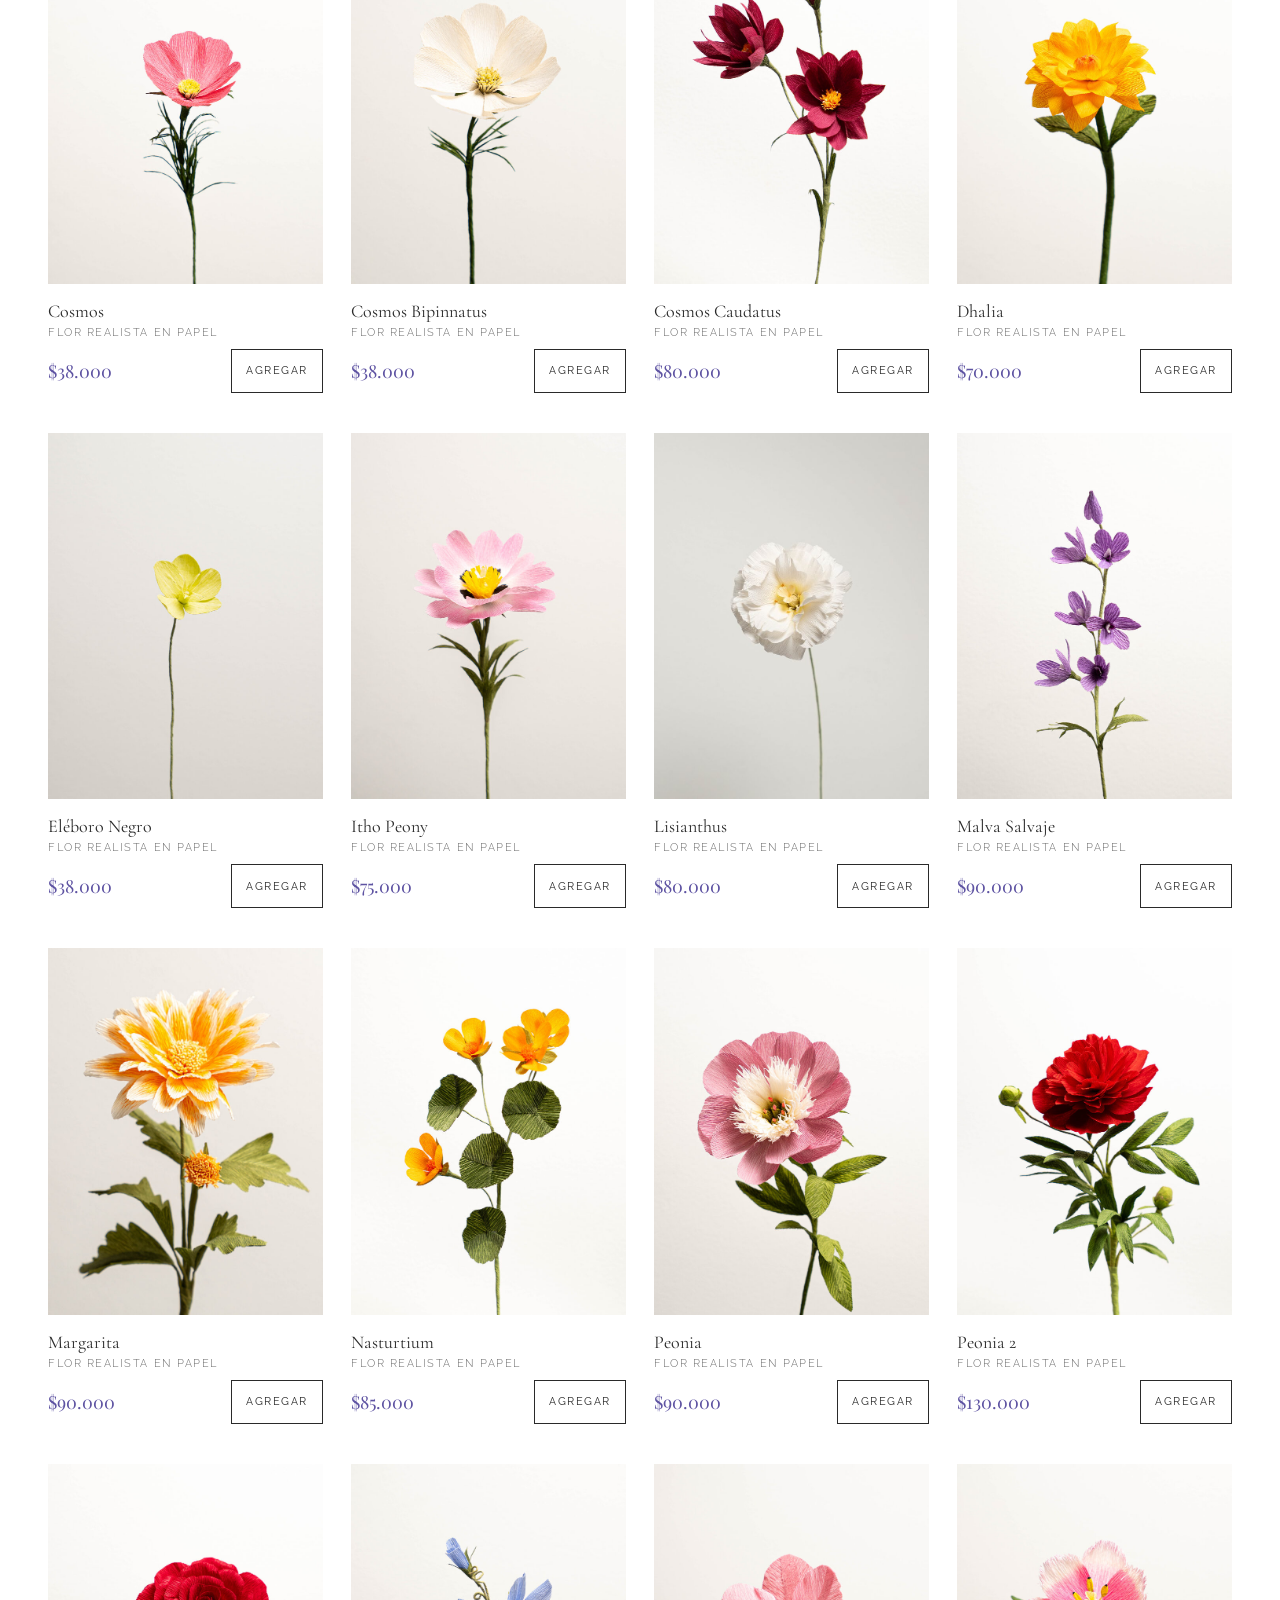
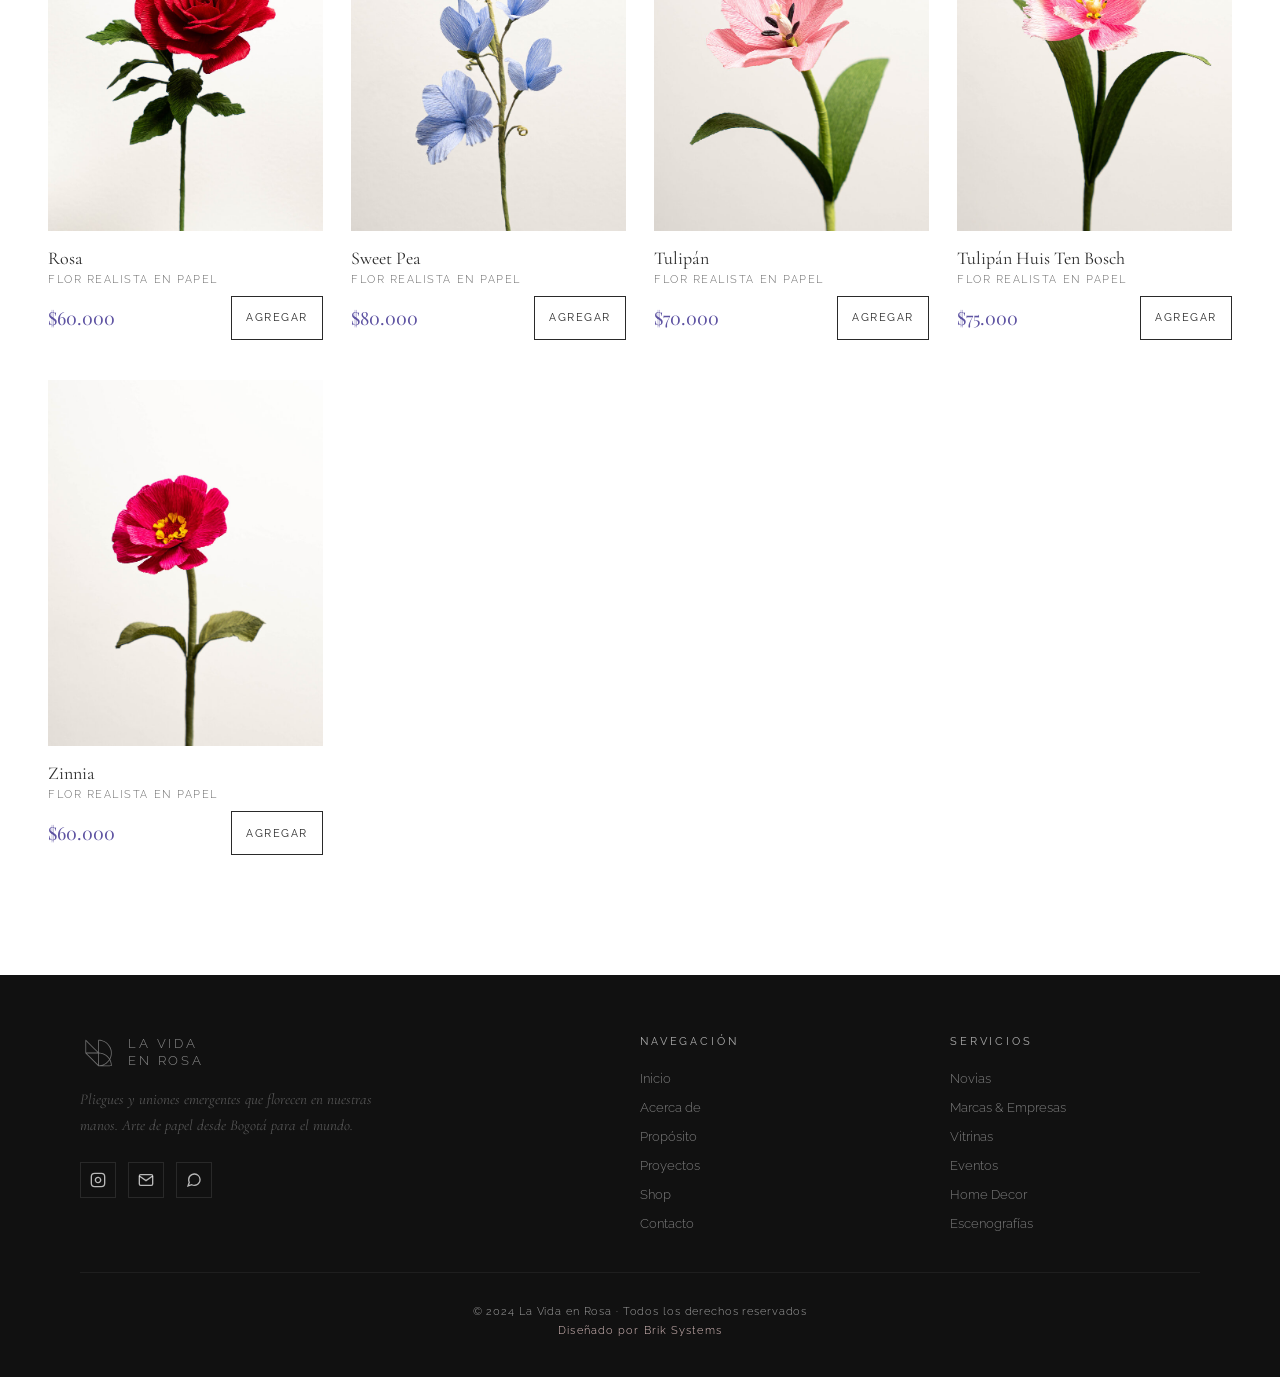
==== commit 8663478d: "Carrete fino y botones del catálogo" ====
--- a/catalogo.html
+++ b/catalogo.html
@@ -9,7 +9,7 @@
 <link rel="preconnect" href="https://fonts.googleapis.com">
 <link rel="preconnect" href="https://fonts.gstatic.com" crossorigin>
 <link href="https://fonts.googleapis.com/css2?family=Cormorant+Garamond:ital,wght@0,300;0,400;0,500;1,300;1,400&family=Raleway:wght@200;300;400;500;600&family=Playfair+Display:ital,wght@0,400;0,700;1,400&display=swap" rel="stylesheet">
-<link rel="stylesheet" href="styles.css?v=12">
+<link rel="stylesheet" href="styles.css?v=13">
 </head>
 <body class="pagina-interior pagina-catalogo">
 <svg width="0" height="0" style="position:absolute" aria-hidden="true" focusable="false">
@@ -52,7 +52,7 @@
   <p class="cat-filtro-label">Elige qué quieres ver</p>
   <div class="cat-tabs" role="tablist" aria-label="Tipo de producto">
     <button type="button" role="tab" class="cat-tab" id="tab-flores" data-grupo="flores" aria-selected="true" aria-controls="catalogGrid"><span class="cat-tab-t">Flores por unidad</span></button>
-    <button type="button" role="tab" class="cat-tab" id="tab-arreglos" data-grupo="arreglos" aria-selected="false" aria-controls="catalogGrid" tabindex="-1"><span class="cat-tab-t">Arreglos</span></button>
+    <button type="button" role="tab" class="cat-tab" id="tab-arreglos" data-grupo="arreglos" aria-selected="false" aria-controls="catalogGrid" tabindex="-1"><span class="cat-tab-t">Composiciones florales</span></button>
   </div>
   <p class="cat-count" id="catalogCount" aria-live="polite"></p>
 </section>
--- a/styles.css
+++ b/styles.css
@@ -2277,3 +2277,18 @@
   .reel-copia { display: none; }
   .collage-item img { transition: none; }
 }
+
+/* ===== AJUSTES (quinta tanda): botones del catálogo y carrete más fino ===== */
+.cat-tabs { display: flex; flex-wrap: wrap; gap: 10px; max-width: none; }
+.cat-tab { display: inline-flex; flex-direction: row; align-items: center; justify-content: center; padding: 12px 24px; min-height: 0; }
+@media (max-width: 768px) {
+  .cat-tabs { display: grid; grid-template-columns: 1fr 1fr; gap: 8px; }
+  .cat-tab { padding: 12px 8px; min-height: 48px; text-align: center; }
+  .cat-tab-t { font-size: 10.5px; letter-spacing: 0.1em; line-height: 1.35; }
+}
+.reel { padding: 24px 0; margin-bottom: 56px; }
+.reel-item { font-family: var(--sans); font-style: normal; font-weight: 300; font-size: 14px; letter-spacing: 0.22em; text-transform: uppercase; color: var(--mid); line-height: 1.4; transition: color 0.2s; }
+.reel-item:hover { color: var(--viola); }
+.reel-track { animation-duration: 35s; }
+.reel-sep { width: 5px; height: 5px; margin: 0 30px; }
+@media (max-width: 760px) { .reel { padding: 18px 0; margin-bottom: 36px; } .reel-item { font-size: 12px; } .reel-sep { margin: 0 22px; } }
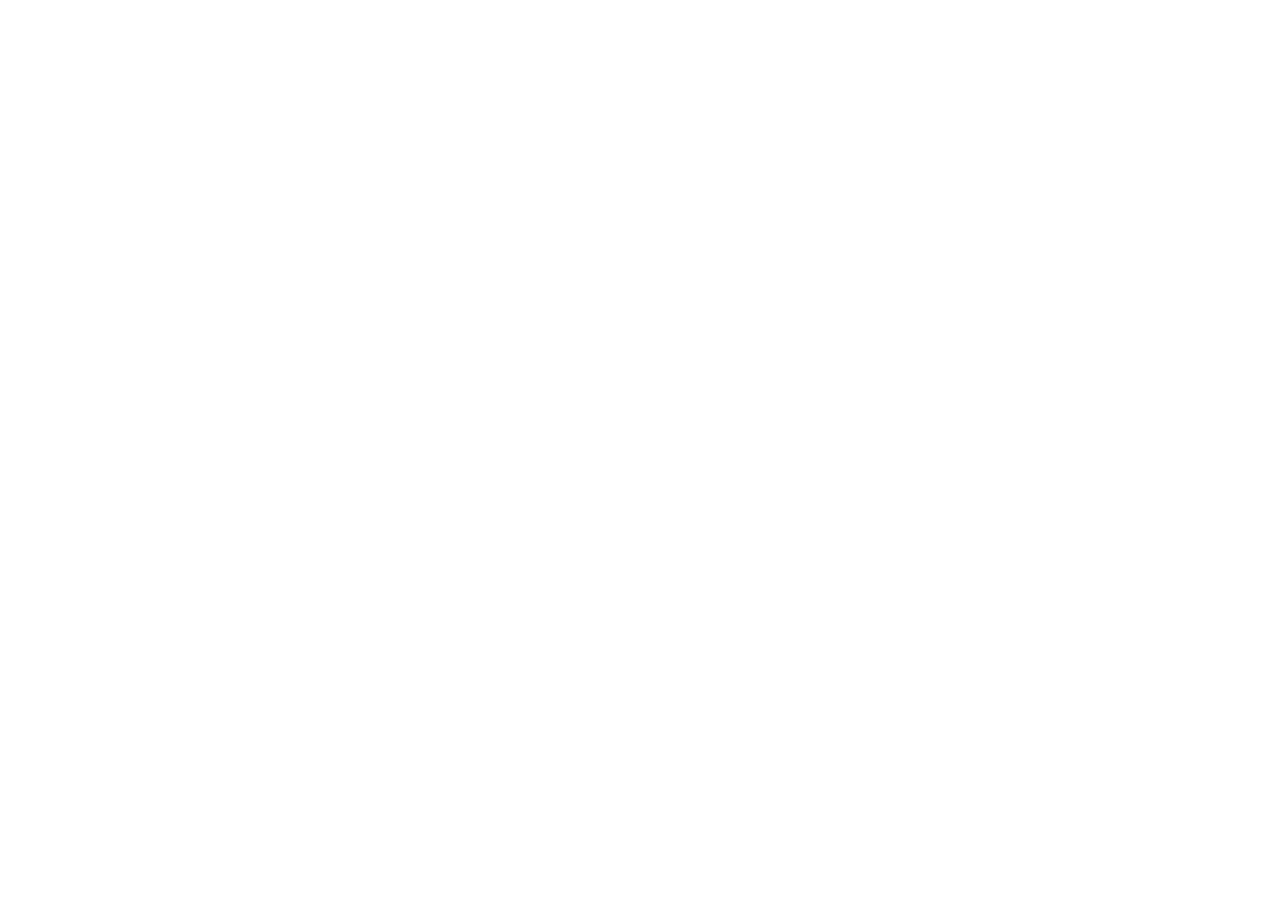
==== commit d9580ebd: "Redirigir a Shopify" ====
--- a/catalogo.html
+++ b/catalogo.html
@@ -3,6 +3,7 @@
 <head>
 <meta charset="UTF-8">
 <meta name="viewport" content="width=device-width, initial-scale=1.0">
+<script>location.replace('https://qc8udn-t8.myshopify.com/collections/all');</script>
 <title>Catálogo completo | La Vida en Rosa</title>
 <meta name="description" content="Catálogo completo de flores realistas en papel italiano de La Vida en Rosa.">
 <meta name="theme-color" content="#ffdedb">
@@ -116,9 +117,10 @@
   <svg width="24" height="24" viewBox="0 0 24 24" fill="white" aria-hidden="true"><path d="M17.472 14.382c-.297-.149-1.758-.867-2.03-.967-.273-.099-.471-.148-.67.15-.197.297-.767.966-.94 1.164-.173.199-.347.223-.644.075-.297-.15-1.255-.463-2.39-1.475-.883-.788-1.48-1.761-1.653-2.059-.173-.297-.018-.458.13-.606.134-.133.298-.347.446-.52.149-.174.198-.298.298-.497.099-.198.05-.371-.025-.52-.075-.149-.669-1.612-.916-2.207-.242-.579-.487-.5-.669-.51-.173-.008-.371-.01-.57-.01-.198 0-.52.074-.792.372-.272.297-1.04 1.016-1.04 2.479 0 1.462 1.065 2.875 1.213 3.074.149.198 2.096 3.2 5.077 4.487.709.306 1.262.489 1.694.625.712.227 1.36.195 1.871.118.571-.085 1.758-.719 2.006-1.413.248-.694.248-1.289.173-1.413-.074-.124-.272-.198-.57-.347m-5.421 7.403h-.004a9.87 9.87 0 01-5.031-1.378l-.361-.214-3.741.982.998-3.648-.235-.374a9.86 9.86 0 01-1.51-5.26c.001-5.45 4.436-9.884 9.888-9.884 2.64 0 5.122 1.03 6.988 2.898a9.825 9.825 0 012.893 6.994c-.003 5.45-4.437 9.884-9.885 9.884m8.413-18.297A11.815 11.815 0 0012.05 0C5.495 0 .16 5.335.157 11.892c0 2.096.547 4.142 1.588 5.945L.057 24l6.305-1.654a11.882 11.882 0 005.683 1.448h.005c6.554 0 11.89-5.335 11.893-11.893a11.821 11.821 0 00-3.48-8.413Z"/></svg>
 </a>
 
-<script src="productos.js?v=8" defer></script>
+<script>window.TIENDA='https://qc8udn-t8.myshopify.com';</script>
+<script src="productos.js?v=14" defer></script>
 <script src="comun.js?v=8" defer></script>
-<script src="carrito.js?v=8" defer></script>
+<script src="carrito.js?v=14" defer></script>
 <script src="producto.js?v=8" defer></script>
 <script src="catalogo.js?v=10" defer></script>
 </body>
